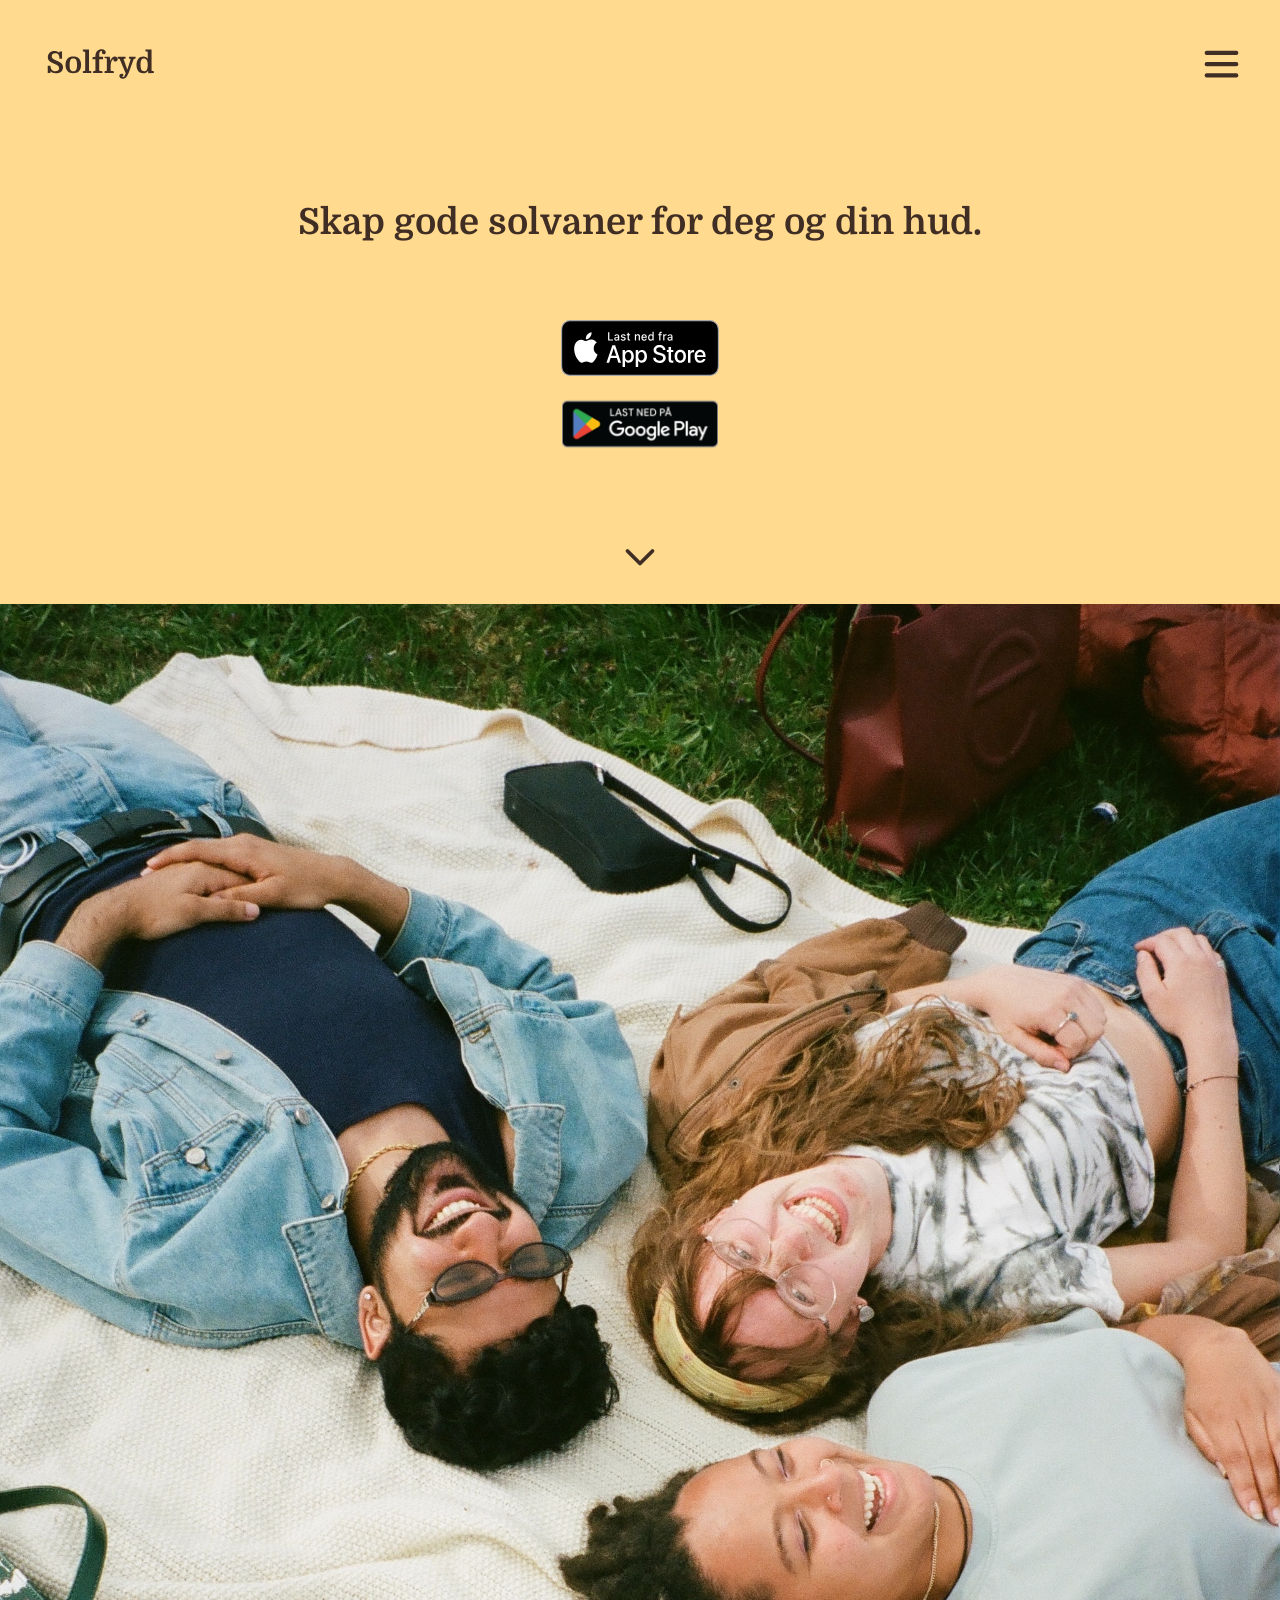
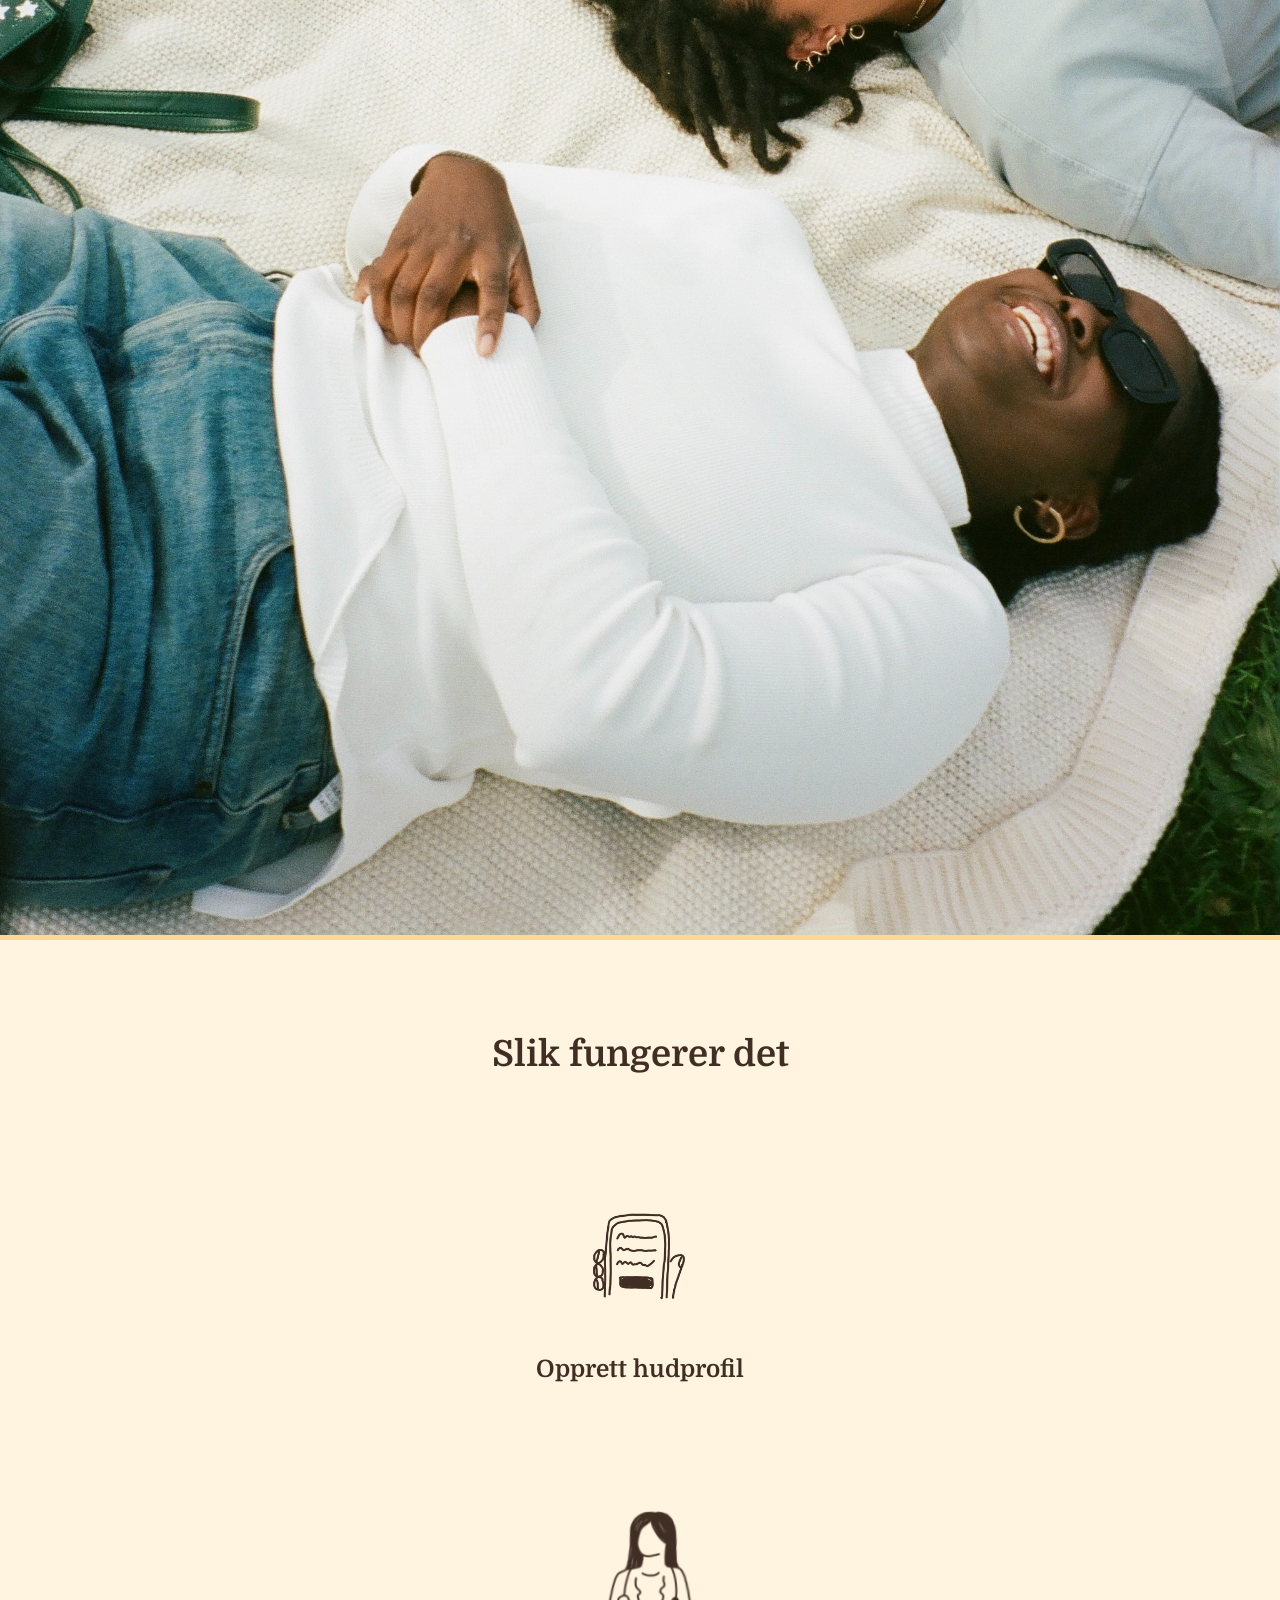
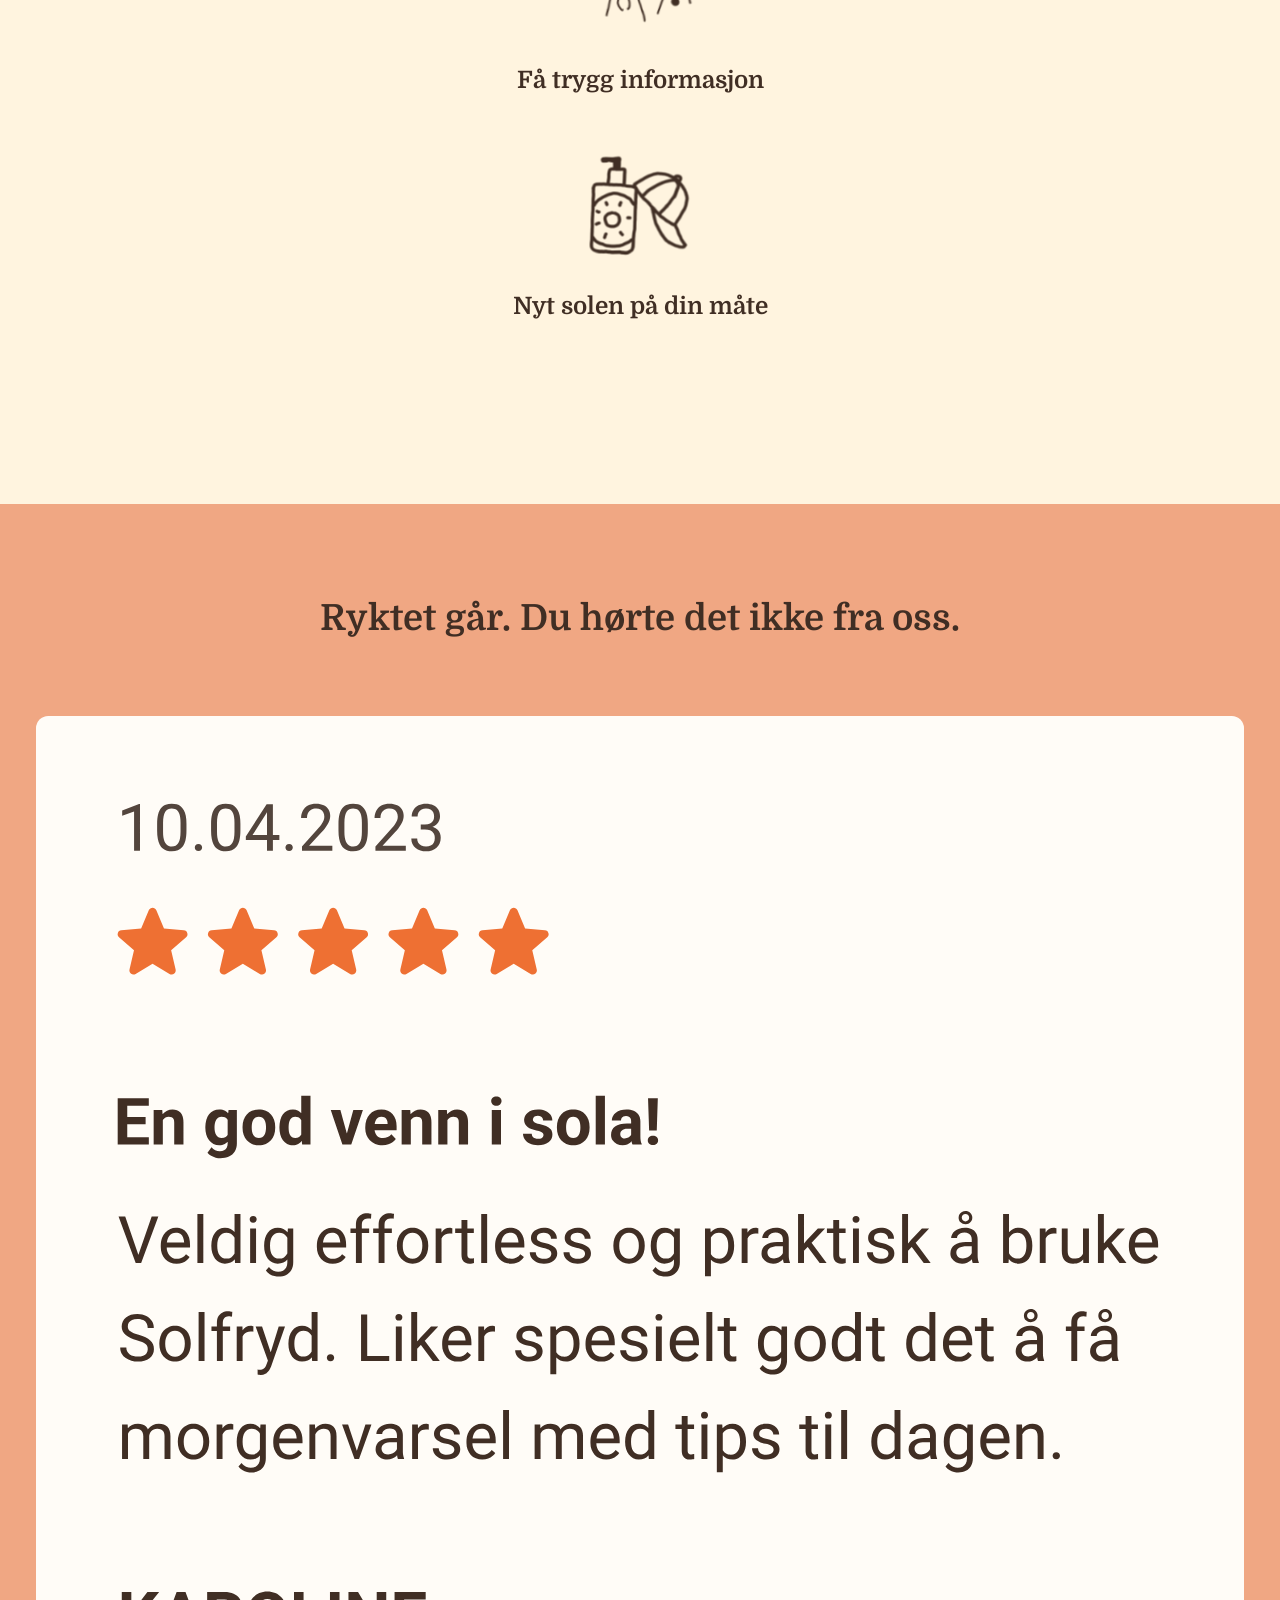
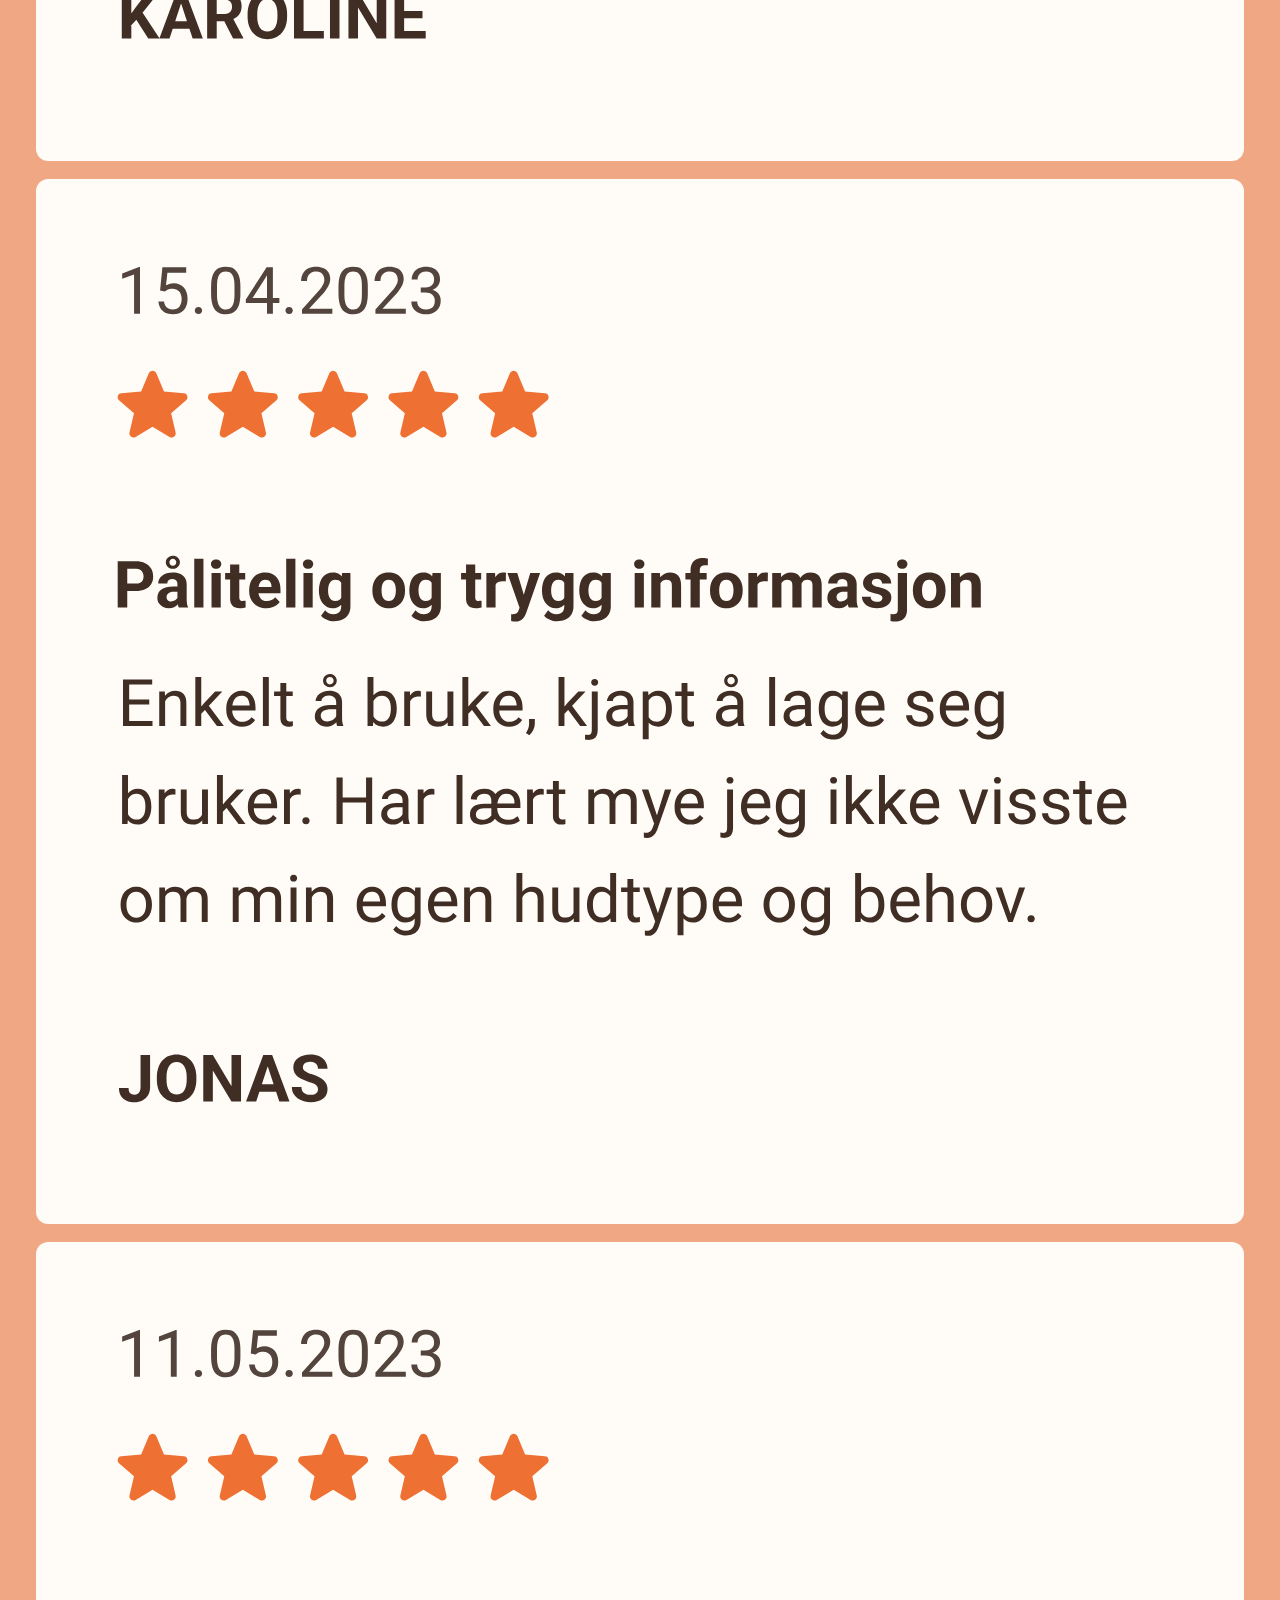
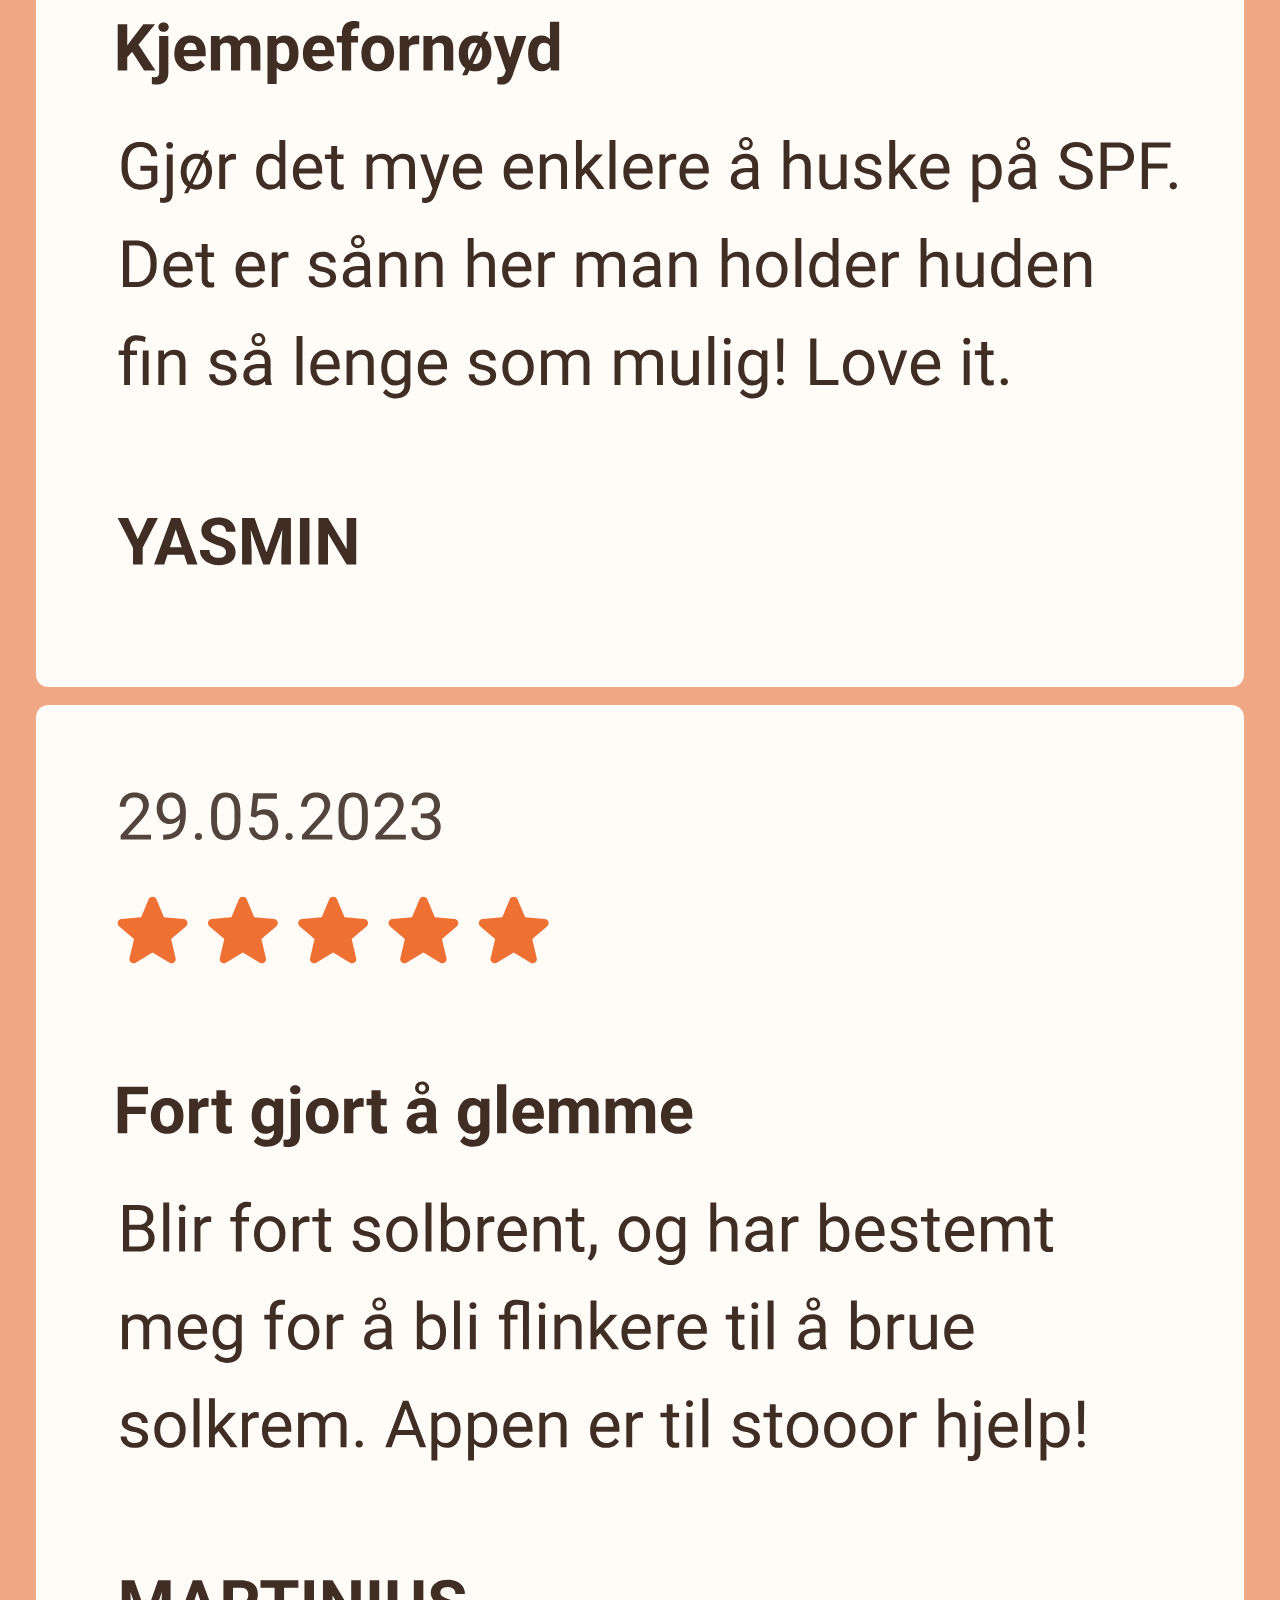
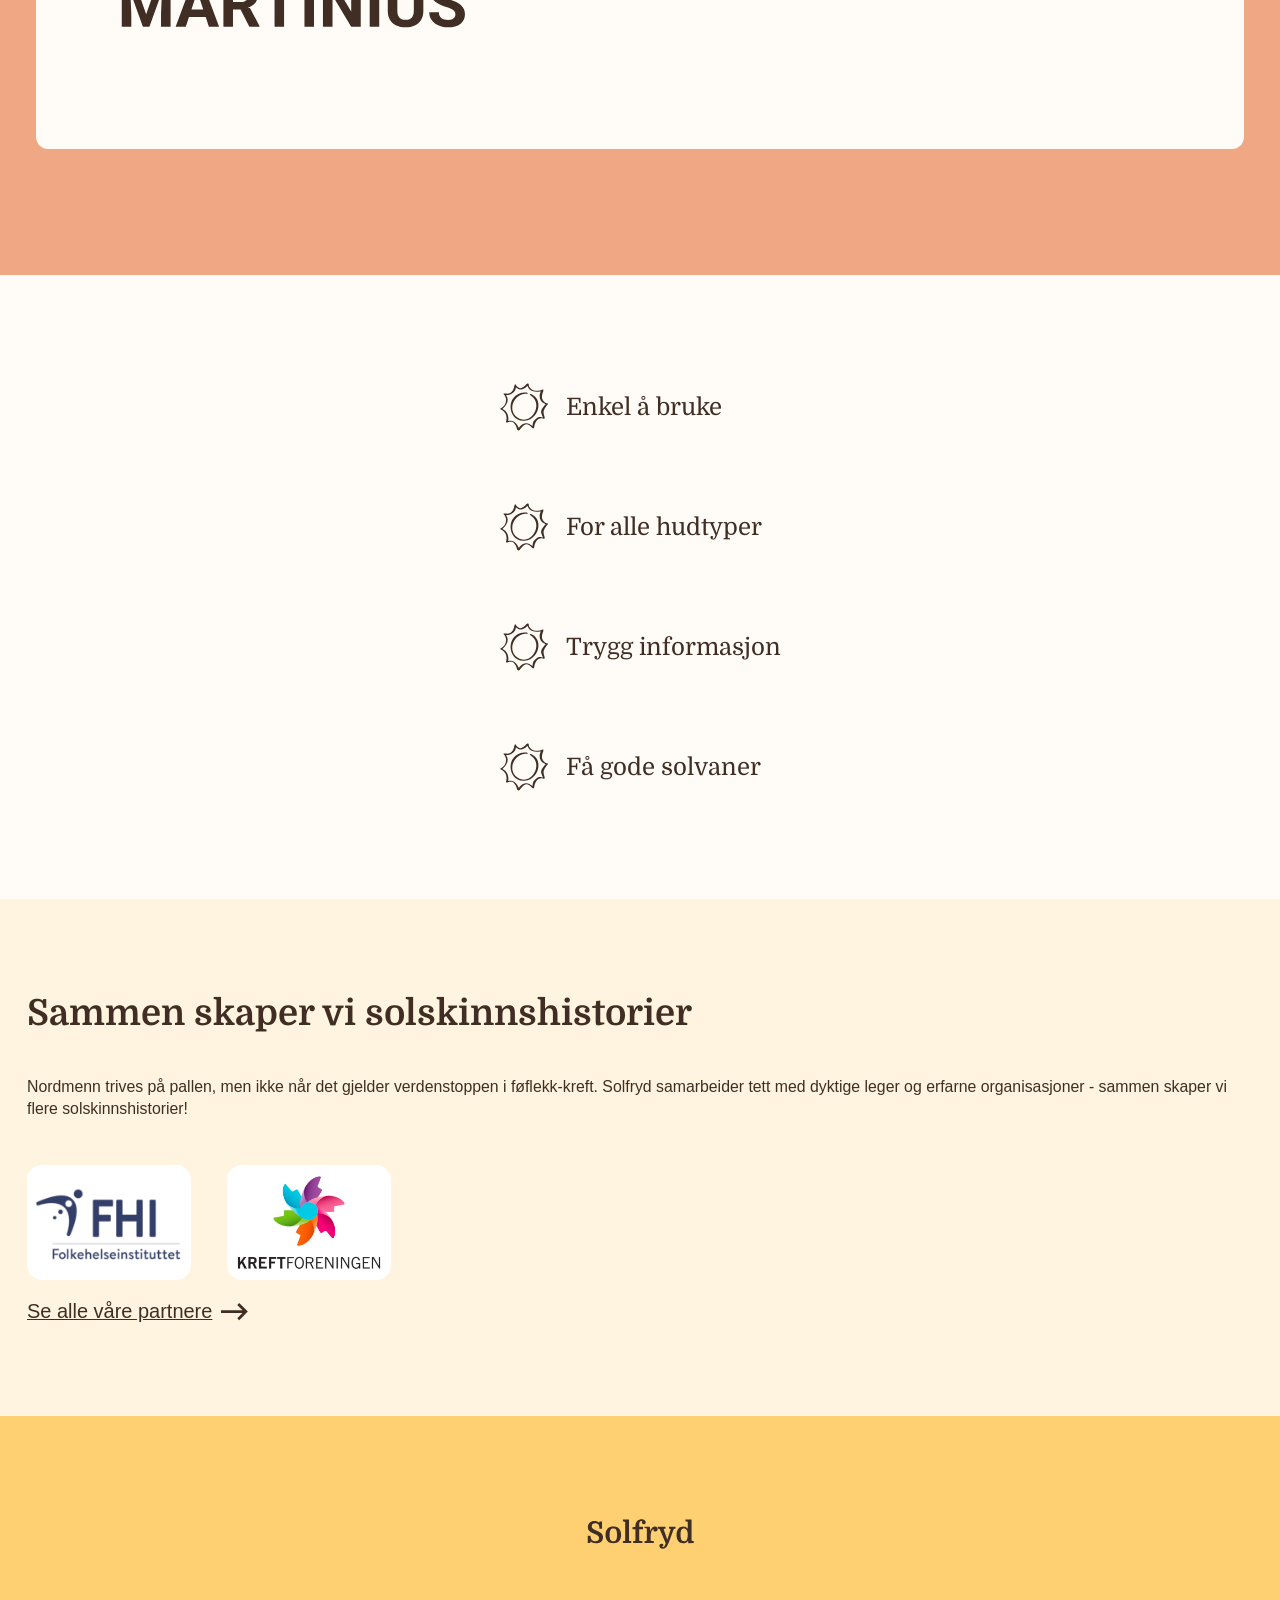
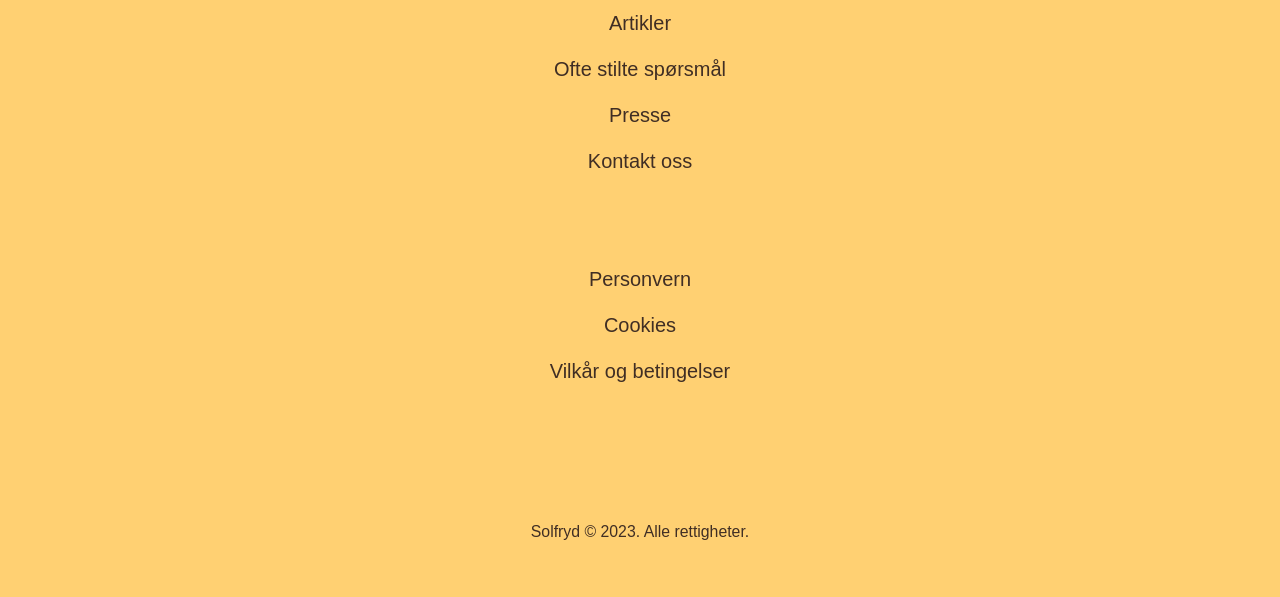
==== FID1200_solfryd/index.html @ 796339ed "adding more css flexbox" ====
<!DOCTYPE html>
<html lang="no">
<head>
    <meta charset="UTF-8">
    <meta name="viewport" content="width=device-width, initial-scale=1.0">
    <title>Solfryd</title>
    <link rel="stylesheet" href="./css/style.css">
    <link rel="stylesheet" href="./css/reset.css">
</head>

<body>
    <!-- HEADER -->
    <header class="header">
        <img src="./assets/logos/logo_solfryd_small.svg">
        <img src="./assets/icons/icon_hamburger.svg">
        <nav>
            <ul>
                <li class="top-menu">Artikler</li> 
                <li class="top-menu">Presse</li>
                <li class="top-menu">Kontakt</li>
            </ul>
        </nav>
    </header>


    <!-- MAIN -->
    <main>
        <section class="download-intro">
            <img class="duo-frames" src="./assets/other/app_frames_duo.png">
            <img class="solfryd-logo-big" src="./assets/logos/logo_solfryd_big.svg">
            <h2>Skap gode solvaner for deg og din hud.</h2>
            <img class="applestore-badge" src="./assets/other/applestore_badge.svg">
            <img class="googleplay-badge" src="./assets/other/googleplay_badge.svg">
            <img class="arrow-down" src="./assets/icons/arrow_down.svg">
        </section>

        <section class="the-problem">
            <img class="friends-in-park" src="./assets/pictures/friends_in_park.jpg">
            <h2>Hudkreft er den nest vanligste kreftformen blant de i alderen 25 til 49 år.</h2>
            <h2>Det ønsker vi å gjøre noe med.</h2>
        </section>
        
        <section class="how-app-works">
            <h1>Slik fungerer det</h1>
            <h2>Slik fungerer det</h2>
            <article class="user-steps">
                <img class="sketch-mobile" src="./assets/other/sketch_mobile.svg"> 
                <h3>Opprett hudprofil</h3>
                <p class="p1">Begynn med å kartlegge hudtypen din ved å svare på noen spørsmål.</p>
            </article>
            <article class="user-steps">
                <img class="sketch-doctor" src="./assets/other/sketch_doctor.svg"> 
                <h3>Få trygg informasjon</h3>
                <p class="p1">Få tilgang til kvalitetssikrede artikler om blant annet trender, myter og forskning.</p>
            </article>
            <article class="user-steps">
                <img class="sketch-sun" src="./assets/other/sketch_sunny_things.svg">
                <h3>Nyt solen på din måte</h3>
                <p class="p1">Få påminnelser, anbefalinger og tips basert på din hudtype og dagens vær.</p>
            </article>
        </section>

        <section class="user-reviews">
            <article class="review-intro-text">
                <p class="p2">Hundrevis har gitt oss 5/5 ⭐️</p>
                <h1>Du hørte det ikke fra oss.</h1>
                <h2>Ryktet går. Du hørte det ikke fra oss.</h2>
            </article>
            <img class="user-review-1" src="assets/other/user_review_1.svg"> 
            <img class="user-review-2" src="assets/other/user_review_2.svg"> 
            <img class="user-review-3" src="assets/other/user_review_3.svg"> 
            <img class="user-review-4" src="assets/other/user_review_4.svg"> 
        </section>
        
        <section class="sales-points">
            <nav>
                <ul>
                    <li class="sale-point"><img src="./assets/other/sketch_sun.svg">Enkel å bruke</li> 
                    <li class="sale-point"><img src="./assets/other/sketch_sun.svg">For alle hudtyper</li> 
                    <li class="sale-point"><img src="./assets/other/sketch_sun.svg">Trygg informasjon</li> 
                    <li class="sale-point"><img src="./assets/other/sketch_sun.svg">Få gode solvaner</li> 
                </ul>
            </nav>
        </section>
        
        <section class="credibility">
            <article class="credibility-text">
                <h2>Sammen skaper vi solskinnshistorier</h2>
                <p class="p-credibility">Nordmenn trives på pallen, men ikke når det gjelder verdenstoppen i føflekk-kreft. Solfryd 
                samarbeider tett med dyktige leger og erfarne organisasjoner - sammen skaper vi flere solskinnshistorier!</p>
            </article>
            <article class="partner-logos-small">
                <img class="logo-fhi-small" src="./assets/logos/logo_fhi_small.svg">
                <img class="logo-kreftforeningen-small" src="./assets/logos/logo_kreftforeningen_small.svg">
            </article>
            <article class="partner-link">
                <p class="link">Se alle våre partnere</p>
                <img src="./assets/icons/arrow_long_forward.svg">
           </article>
            <article class="partner-logos-big">
                <img class="logo-fhi-big" src="./assets/logos/logo_fhi_big.svg">
                <img class="logo-kreftforeningen-big" src="./assets/logos/logo_kreftforeningen_big.svg">
            </article>
        </section>
    </main>


    <!-- FOOTER -->
    <footer>
        <section class="solfryd-funfact">
            <img class="logo-solfryd-big" src="./assets/logos/logo_solfryd_big.svg">
            <img src="./assets/logos/logo_solfryd_small.svg">
            <p class="p1">Solfryd er norrønt navn satt sammen av sol, som viser til sola eller til det norrøne navneleddet sǫl - og frid, som betyr vakker.</p>
        </section>

        <section class="navigation-elments">
            <nav>
                <ul>
                    <li class="footer-menu">Artikler</li>
                    <li class="footer-menu">Ofte stilte spørsmål</li>
                    <li class="footer-menu">Presse</li>
                    <li class="footer-menu">Kontakt oss</li>
                </ul>
            </nav>
        </section>

        <section class="gdpr-elments">
            <nav>
                <ul>
                    <li class="footer-menu">Personvern</li>
                    <li class="footer-menu">Cookies</li>
                    <li class="footer-menu">Vilkår og betingelser</li>
                </ul>
            </nav>
        </section>

            <p class="copyright">Solfryd © 2023. Alle rettigheter.</p>
    </footer>
</body>
</html>
---- FID1200_solfryd/css/style.css ----
/* importing selected fonts from Google Fonts */
@import url('https://fonts.googleapis.com/css2?family=Domine:wght@600&display=swap');

/* Enabling CSS @media Rule to easily enable responsive scaling */
@media screen {
}

/* 18px = 1rem */
html {
    font-size: 18px;
    scroll-behavior: smooth; 
}

/*
body {
    background-color: #FFDA8F; 
} */

/* TEXT STYLES */

h1 {
    font-family: 'Domine', sans-serif;
    font-size: 3.33rem;
    line-height: 140%;
    color: #402E24;   
}

h2 {
    font-family: 'Domine', sans-serif;
    font-size: 2rem;
    line-height: 140%;
    color: #402E24;   
}

h3, .header, .sales-points {
    font-family: 'Domine', sans-serif;
    font-size: 1.33rem;
    line-height: 140%;
    color: #402E24;   
}

p {
    font-family: 'Roboto', sans-serif;
    font-size: 0.88rem;
    line-height: 140%;
    color: #402E24;   
}


.p1, .navigation-elments, .gdpr-elments {
    font-family: 'Roboto', sans-serif;
    font-size: 1.11rem;
    line-height: 140%;
    color: #402E24;   
}

.link {
    font-family: 'Roboto', sans-serif;
    font-size: 1.11rem;
    line-height: 140%;
    color: #402E24;
    text-decoration: underline;   
}



/* MOBILE */

.header {
    background-color: #FFDA8F; /* change color to #FFF4DF when desktop with media rule */
}

header {
    display: flex;
    flex-direction: row;
    flex-wrap: nowrap;
    justify-content: space-between;
    gap: 4rem;
    align-items: center;
    padding: 2rem;
}

header nav {
    display: none;
    align-items: flex-end;
    width: 50%;
}

.download-intro {
    background-color: #FFDA8F; /* change color to #FFF4DF when desktop with media rule */
    display: flex;
    flex-direction: column;
    flex-wrap: nowrap;
    justify-content: space-between;
    align-items: center;
    gap: 1rem;
}

.download-intro h2 {
    padding: 4rem 2rem 3rem 2rem;
}

.download-intro .arrow-down {
    padding: 3rem 0 1rem 0;
}

.download-intro .duo-frames, .solfryd-logo-big {
    display: none;
}

.the-problem {
    background-color: #FFDA8F;
    /* display: flex;  // change this for desktop version
    flex-direction: row;
    flex-wrap: nowrap;
    justify-content: flex-start;
    align-items: flex-start; */
}

.the-problem .friends-in-park {
    width: 100%;
}

.the-problem h2 {
    display: none;
}

.how-app-works {
    background-color: #FFF4DF;
    padding-bottom: 10rem;
}

.how-app-works h1 {
    display: none;
}

.how-app-works h2 {
    display: flex;
    flex-direction: column;
    flex-wrap: nowrap;
    text-align: center;
    padding-top: 5rem;
}

.how-app-works .user-steps {
    display: flex;
    flex-direction: column;
    flex-wrap: nowrap;
    justify-content: center;
    align-items: center;
    padding: 2.5rem 2rem 0 2rem;
    gap: 1rem;
    text-align: center;
}

.how-app-works .sketch-mobile, .sketch-doctor, .sketch-sunny-things {
    padding: 4rem 0 1rem 0;
}

.user-reviews {
    background-color: #F0A783;
    display: flex;
    flex-direction: column;
    flex-wrap: nowrap;
    gap: 1rem; /* change review elements into a carousel if possible - if not keep like this */
    padding: 5rem 2rem 7rem 2rem;
}

.user-reviews h2 {
    background-color: #F0A783;
    text-align: center;
    padding-bottom: 3rem;
}

.user-reviews h1, .p2 {
    display: none;
}

.sales-points {
    background-color: #FFFCF7;
    display: flex;
    flex-direction: column;
    flex-wrap: nowrap;
    justify-content: space-between;
    align-items: center;
    padding: 4rem 0;
}

.sales-points .sale-point {
    display: flex;
    align-items: center;
    padding: 2rem;
    gap: 1rem;
}

.credibility {
    background-color: #FFF4DF;
    padding: 5rem 1.5rem;
    gap: 2rem;
    align-items: center;
}

.credibility .logo-fhi-big, .logo-kreftforeningen-big {
    display: none;
}

.credibility .credibility-text {
    display: flex;
    flex-direction: column;
    flex-wrap: nowrap;
    text-align: start;
    gap: 2rem;
}

.credibility .partner-logos-small {
    display: flex;
    flex-direction: row;
    flex-wrap: wrap;
    padding: 2.5rem 0 1rem 0;
    gap: 2rem;
}

.credibility .partner-link {
    display: flex;
    flex-direction: row;
    flex-wrap: wrap;
    gap: 0.5rem;
}

footer {
    background-color: #FFD072;
    display: flex;
    flex-direction: column;
    flex-wrap: nowrap;
    align-items: center;
    padding: 5rem 0 3rem 0;
}

footer .logo-solfryd-big, .p1 {
    display: none;
}


footer .navigation-elments nav ul, .gdpr-elments nav ul {
    list-style: none;
    text-align: center;
    padding: 2rem 0;
}


footer .navigation-elments .footer-menu, .gdpr-elments .footer-menu {
    padding: 0.5rem;
}

footer .copyright {
    text-align: center;
    padding-top: 5rem;
}



















/* DESKTOP */
/* Using CSS @media Rule to hide/show elements when screen is more than 930px wide */
@media screen and (min-width: 930px) { 
    
}
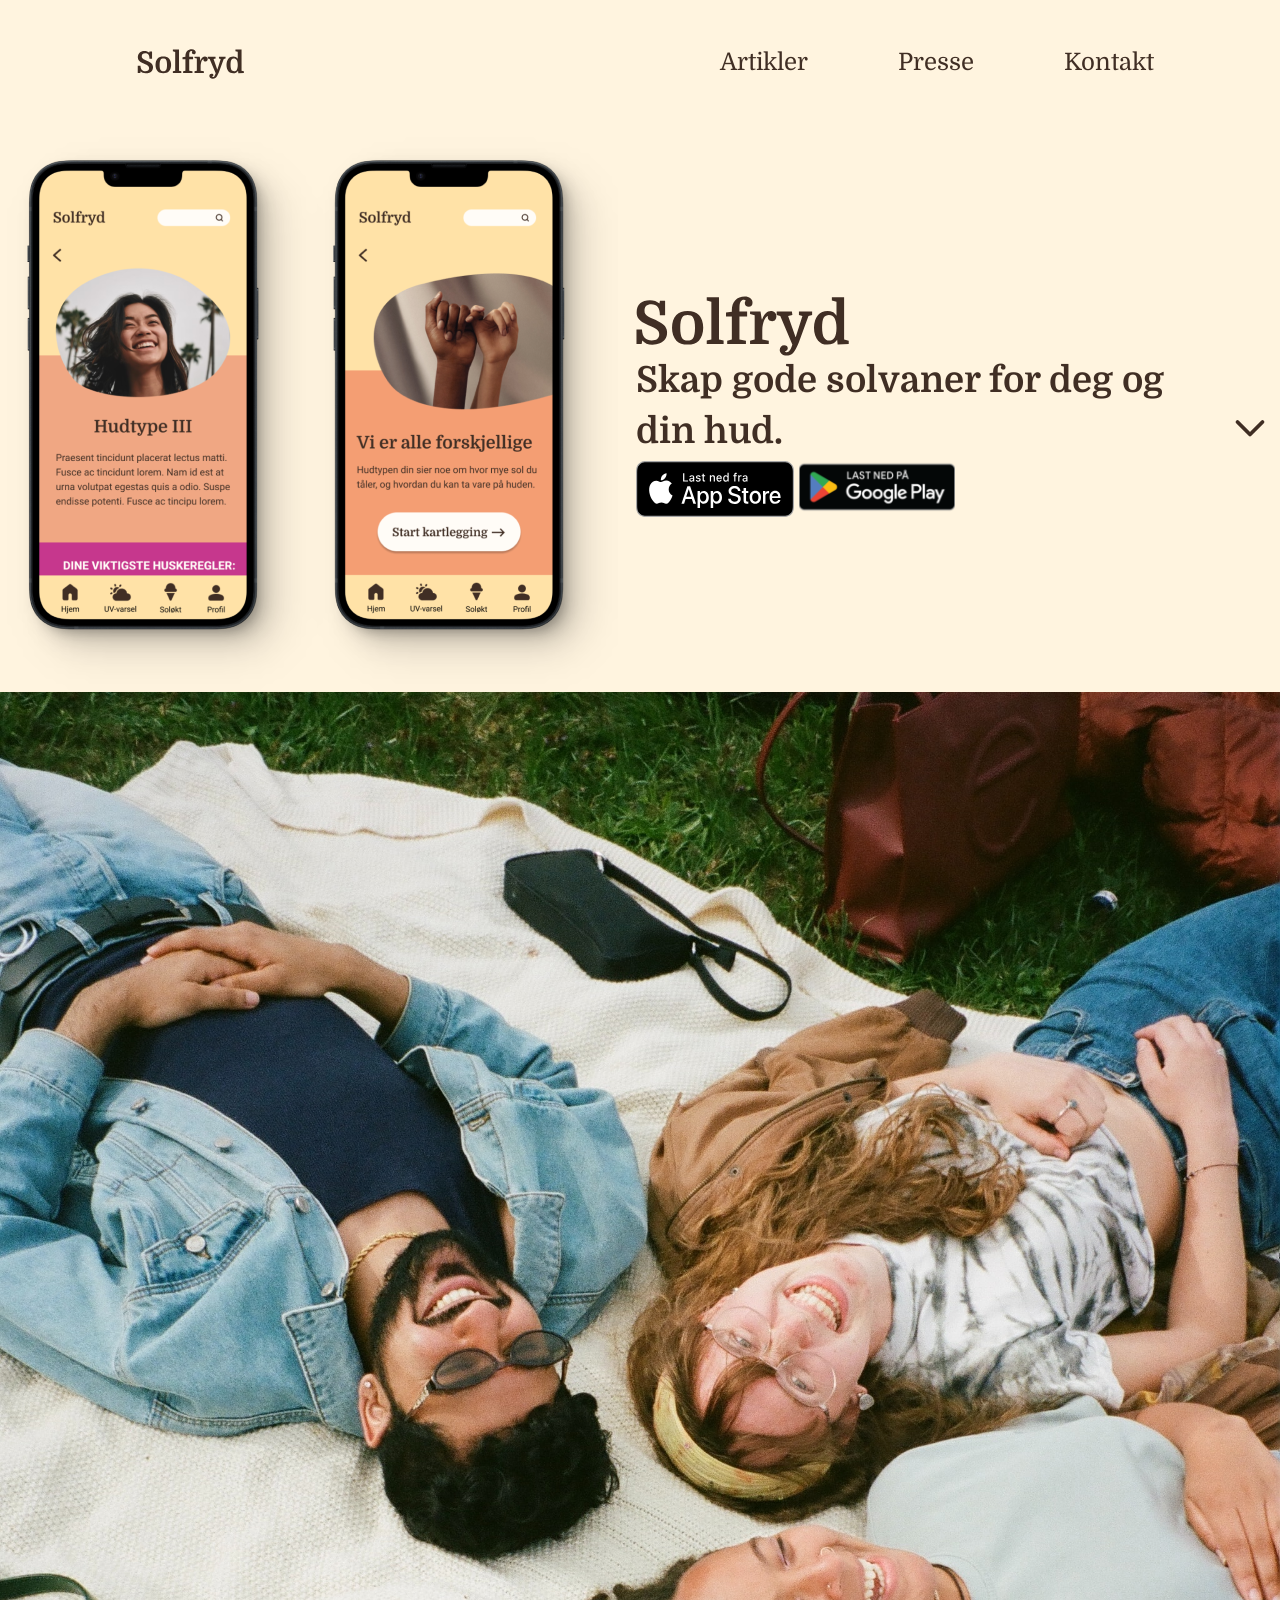
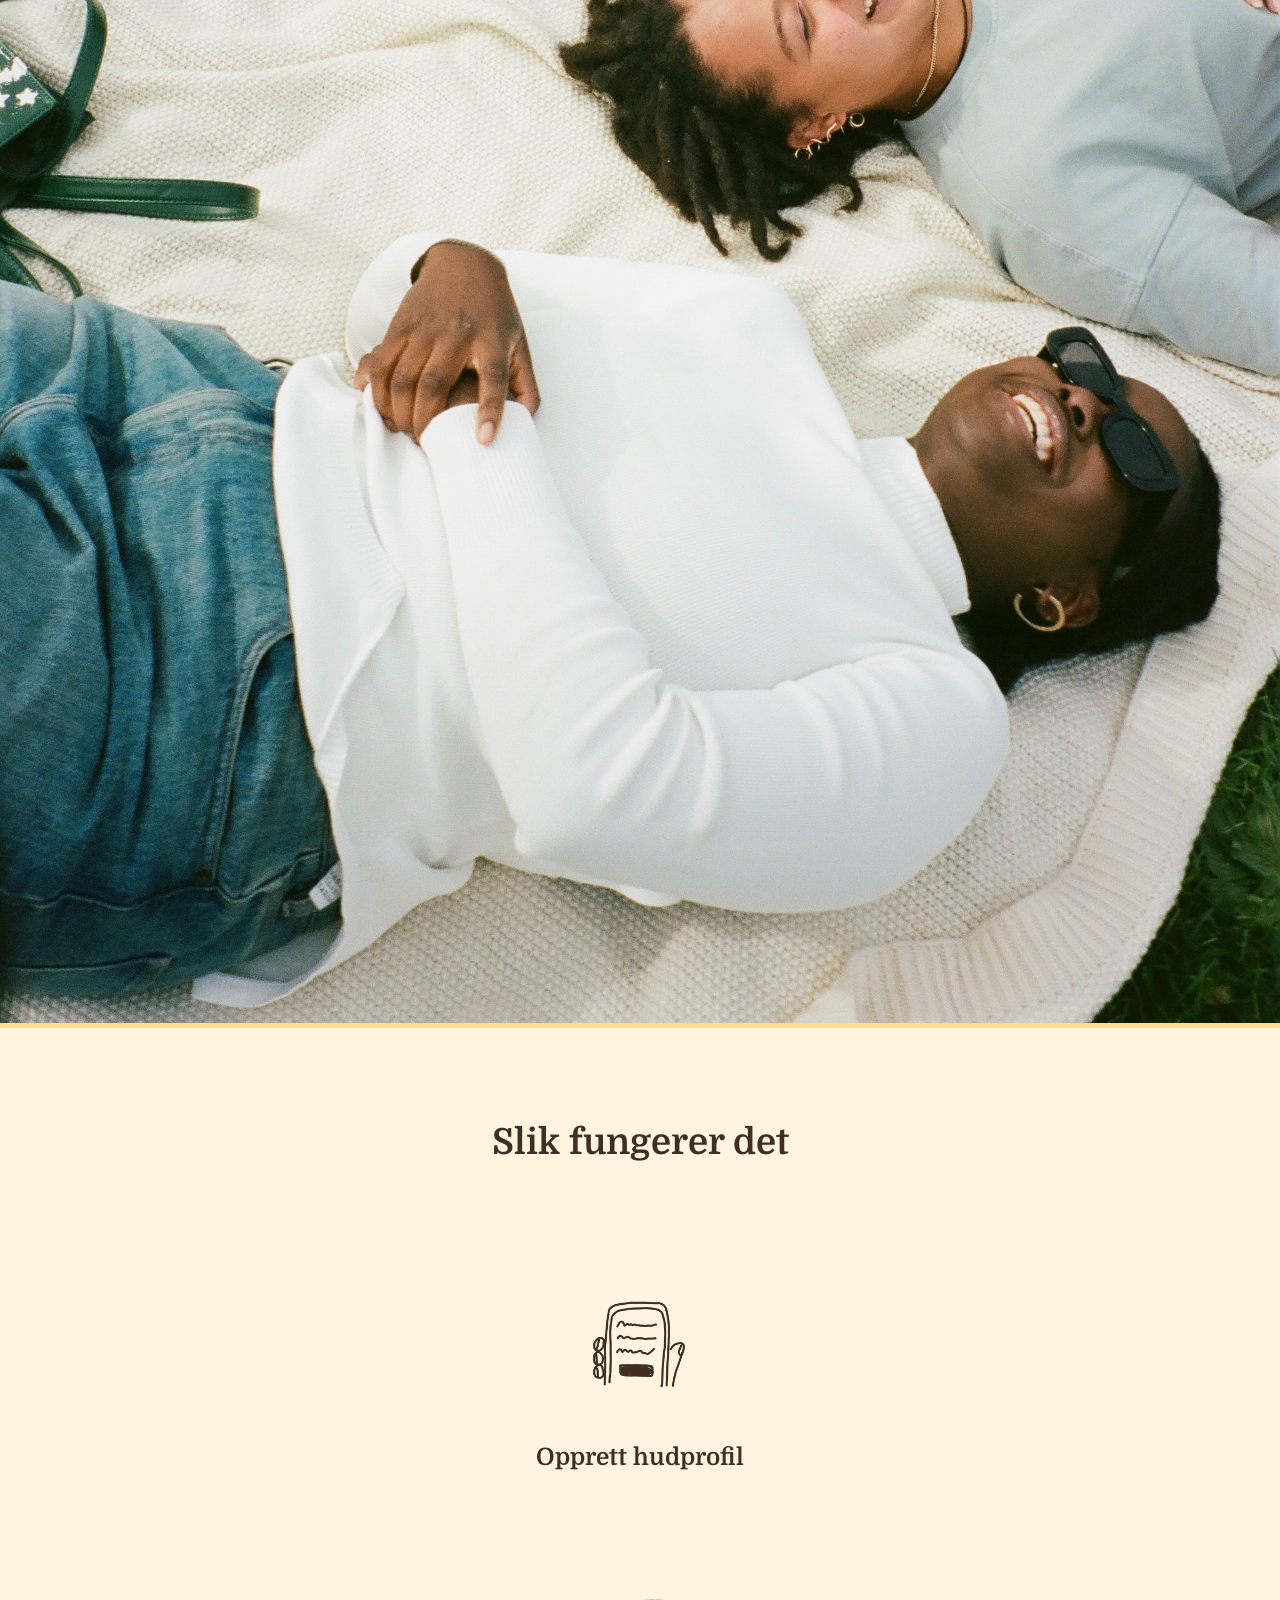
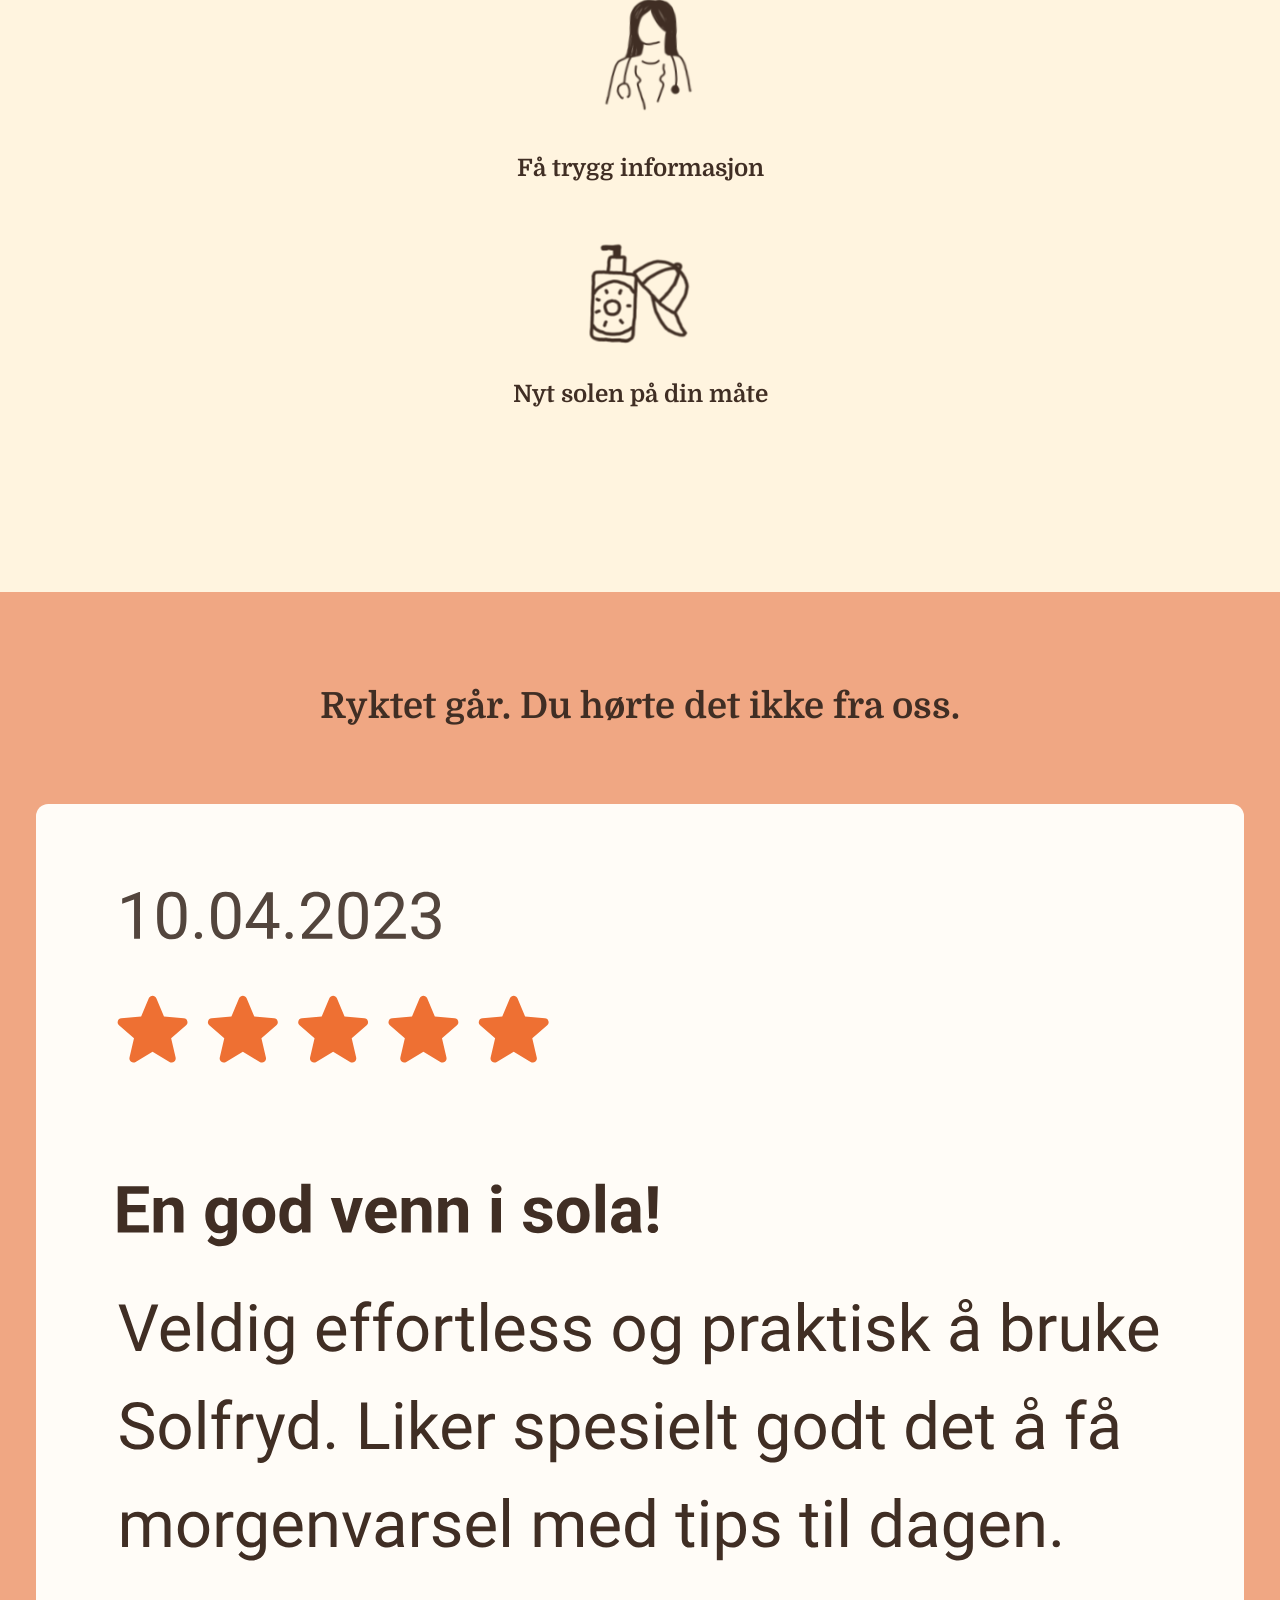
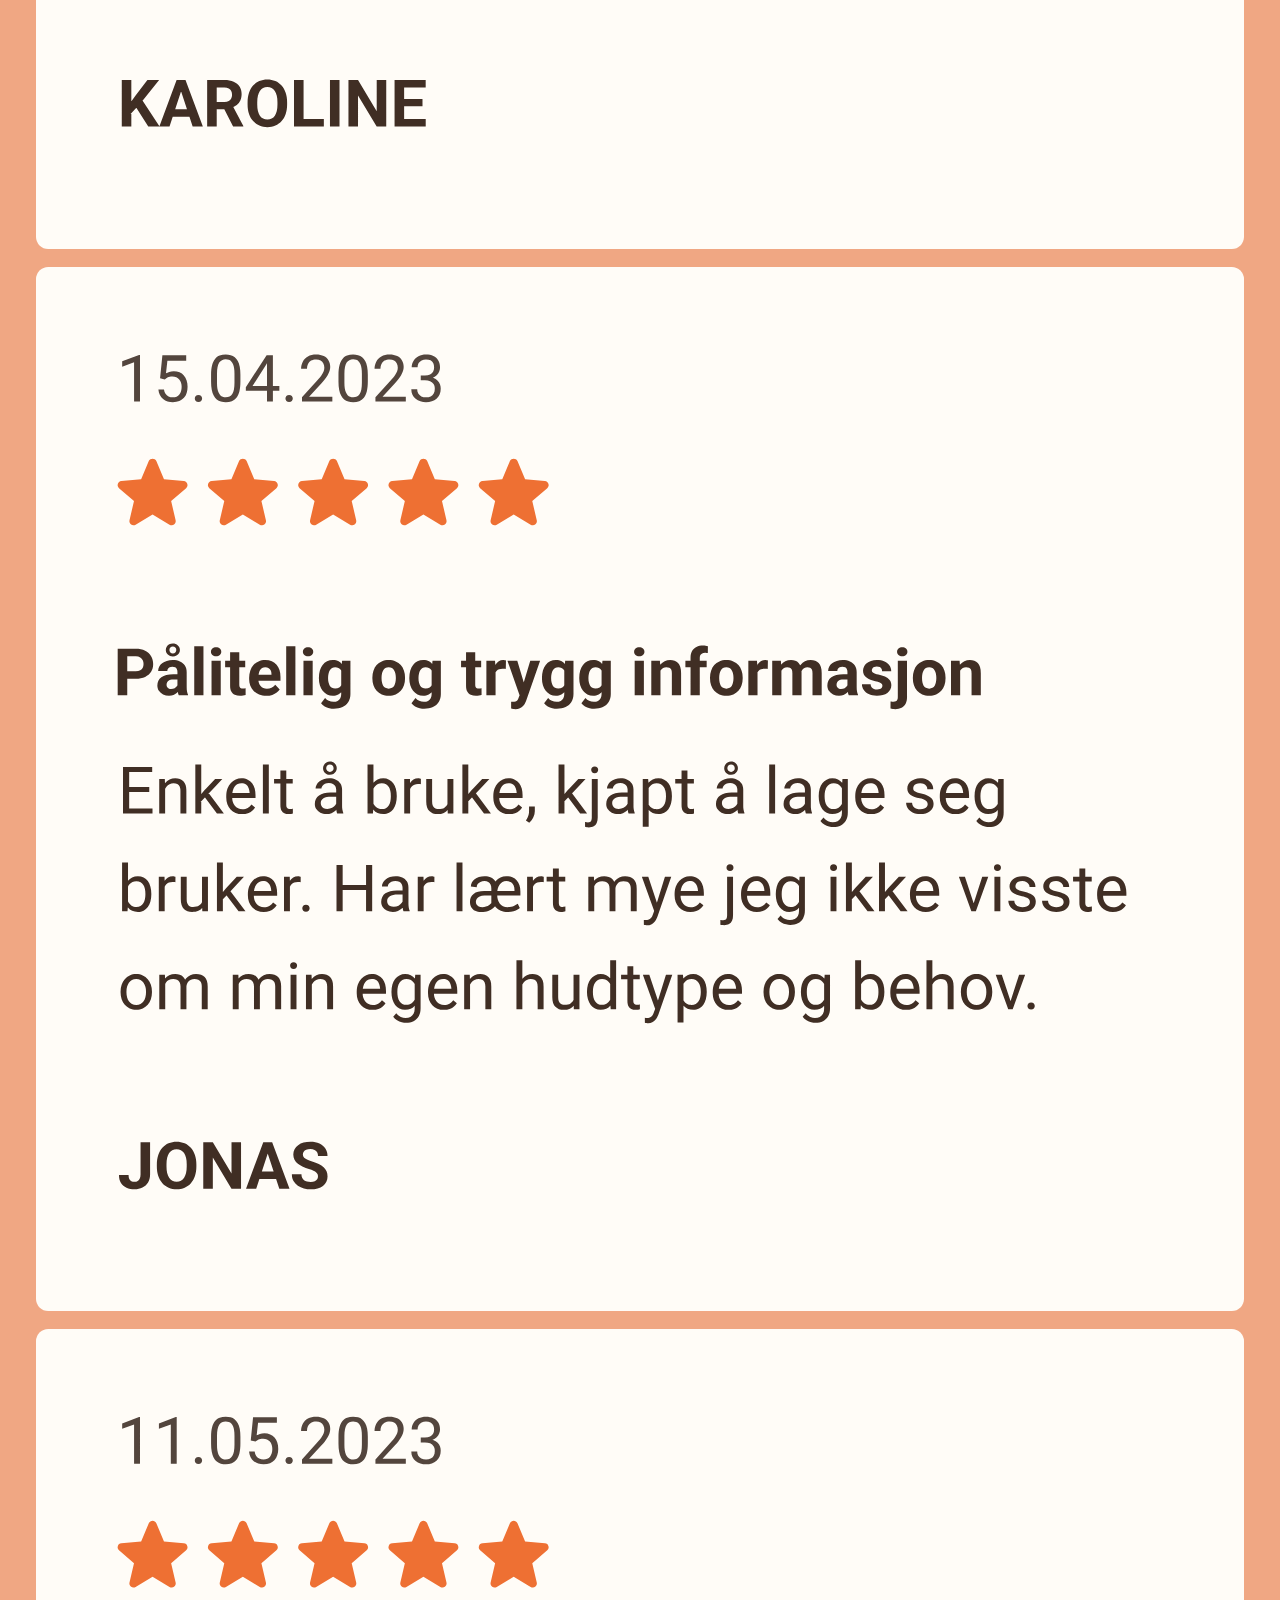
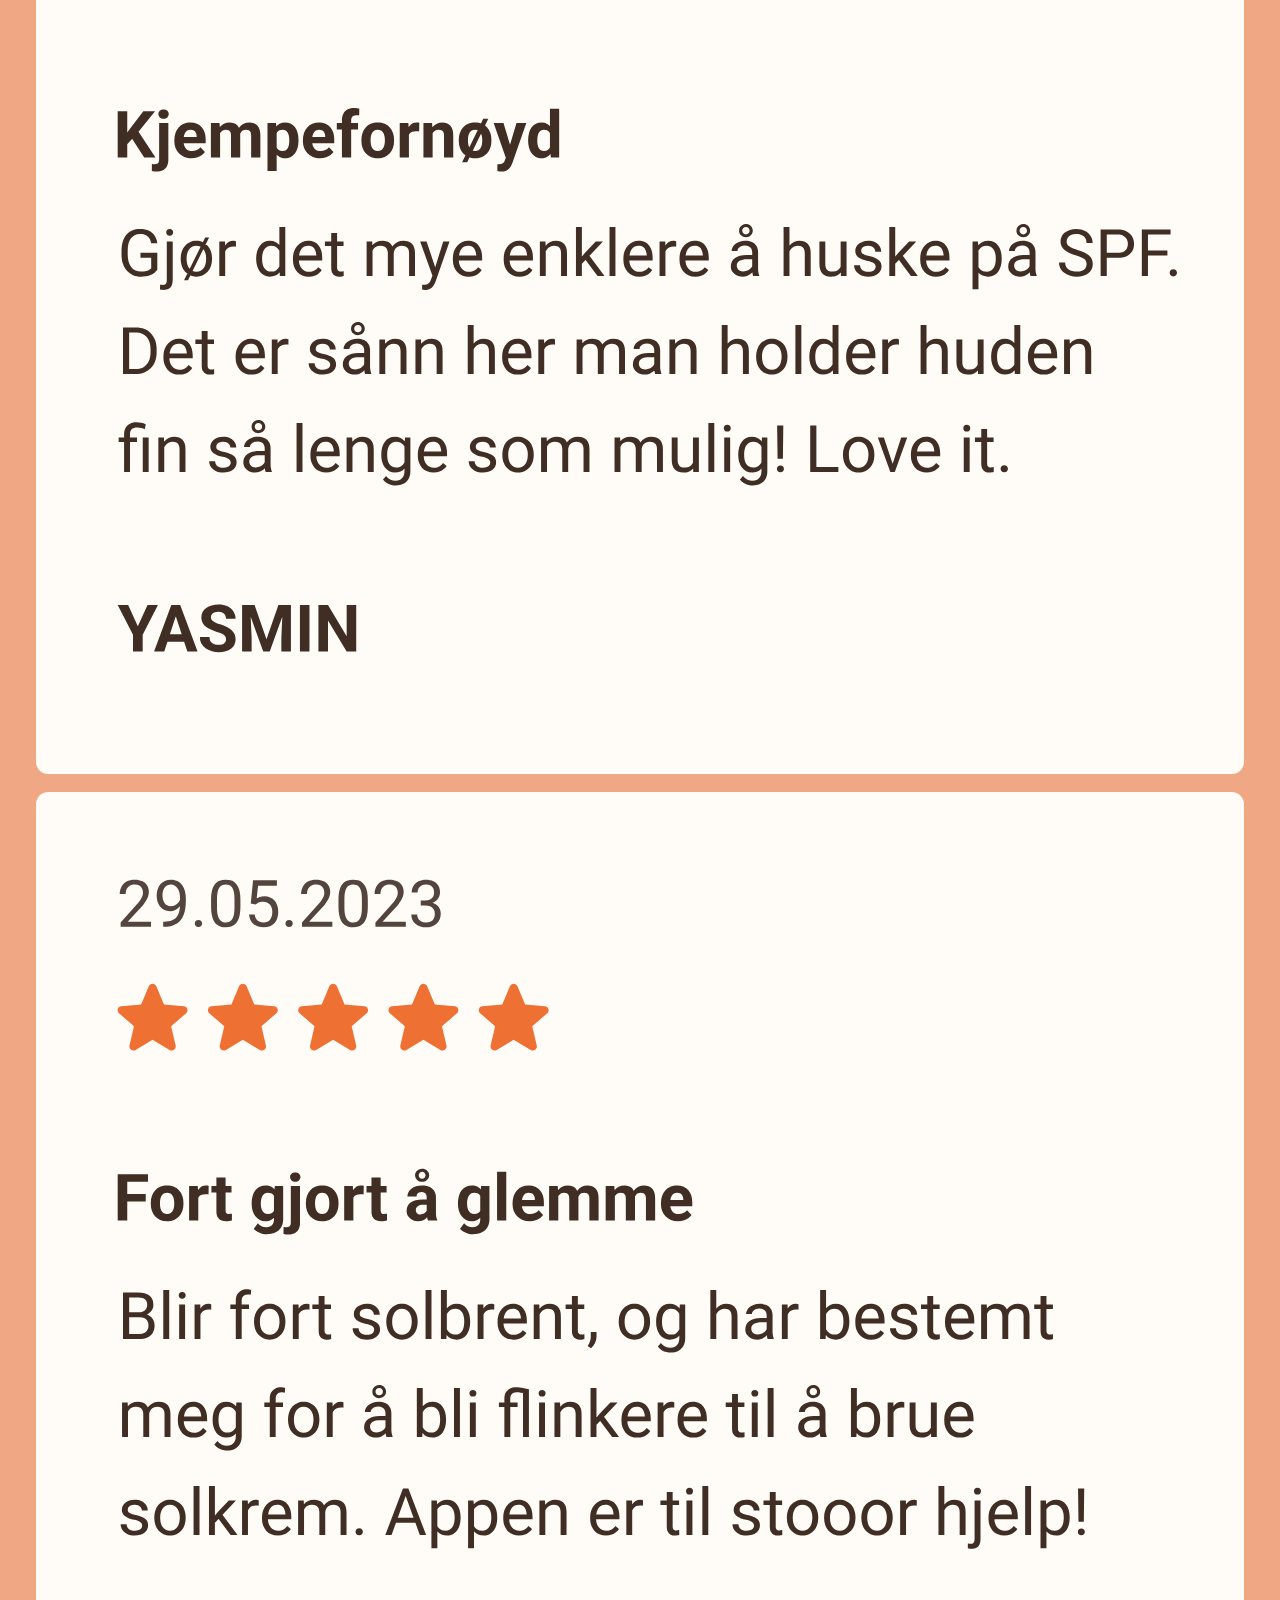
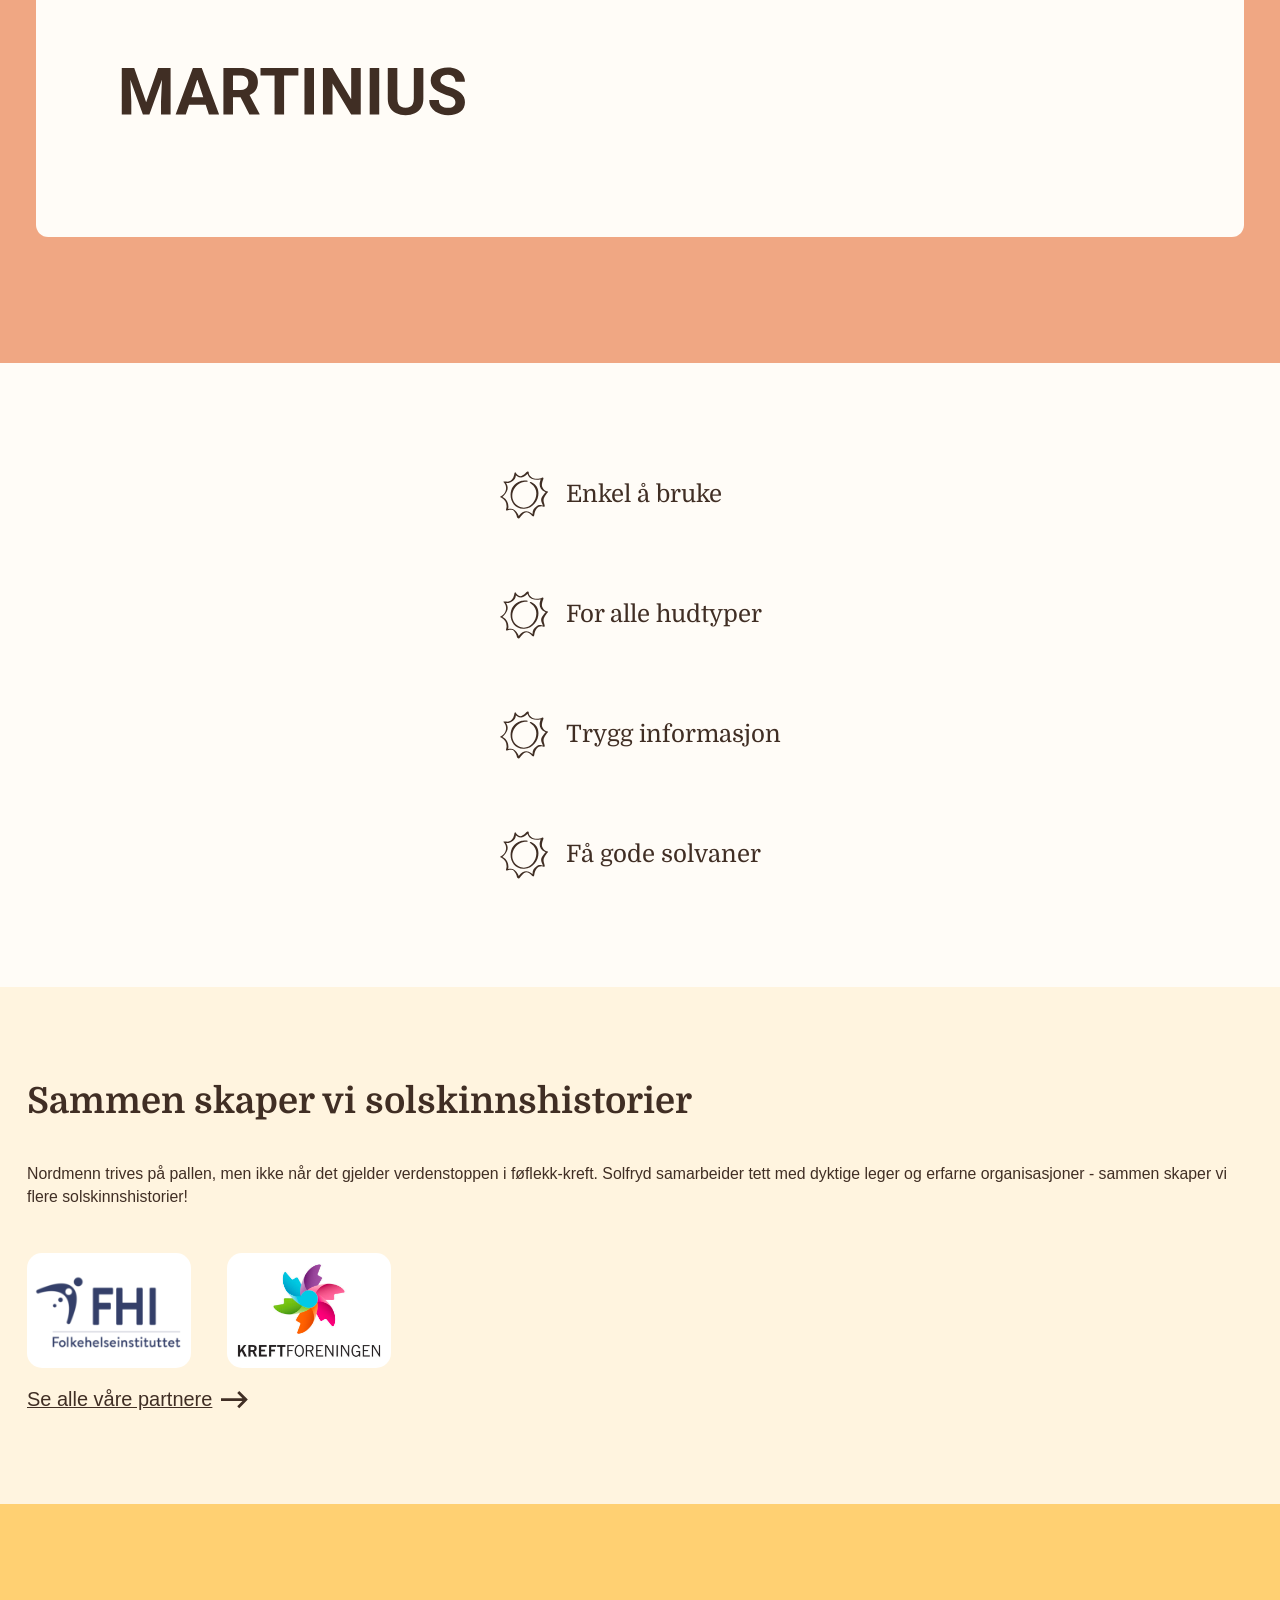
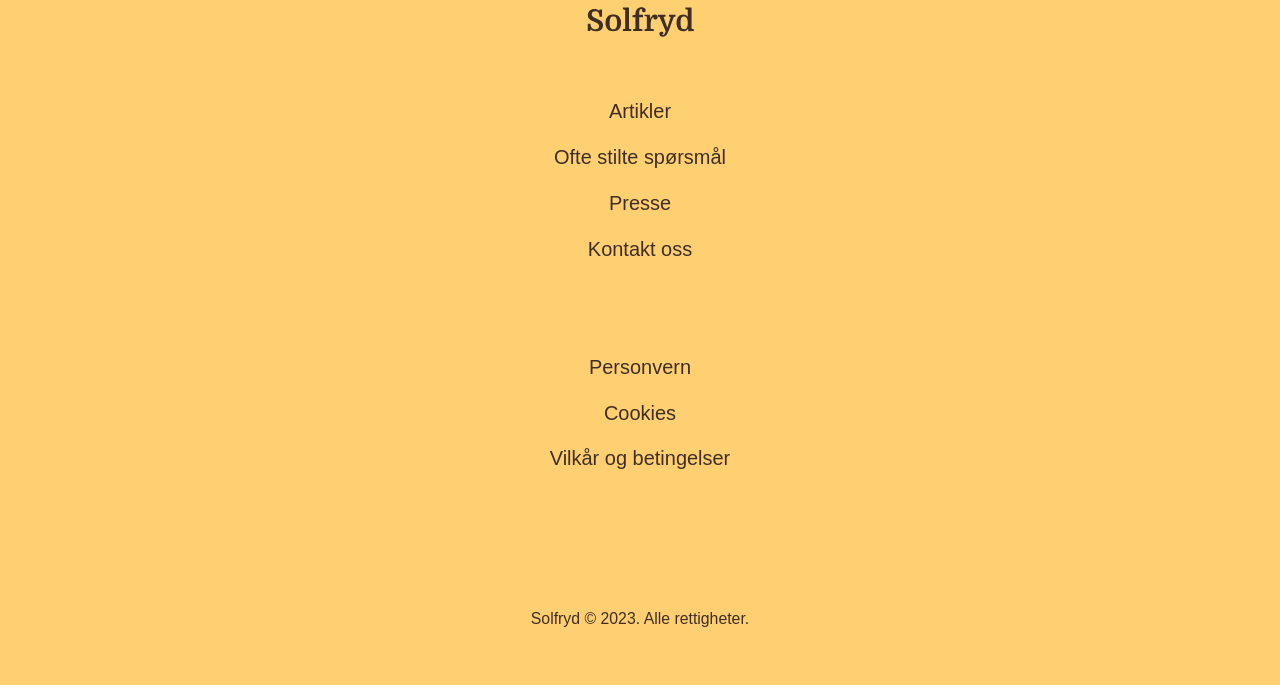
==== commit 8d969908: "adding @media Rule" ====
--- a/FID1200_solfryd/index.html
+++ b/FID1200_solfryd/index.html
@@ -12,7 +12,7 @@
     <!-- HEADER -->
     <header class="header">
         <img src="./assets/logos/logo_solfryd_small.svg">
-        <img src="./assets/icons/icon_hamburger.svg">
+        <img class="icon-hamburger" src="./assets/icons/icon_hamburger.svg">
         <nav>
             <ul>
                 <li class="top-menu">Artikler</li> 
@@ -26,11 +26,18 @@
     <!-- MAIN -->
     <main>
         <section class="download-intro">
-            <img class="duo-frames" src="./assets/other/app_frames_duo.png">
-            <img class="solfryd-logo-big" src="./assets/logos/logo_solfryd_big.svg">
-            <h2>Skap gode solvaner for deg og din hud.</h2>
-            <img class="applestore-badge" src="./assets/other/applestore_badge.svg">
-            <img class="googleplay-badge" src="./assets/other/googleplay_badge.svg">
+            <article class="duo-frames">
+                <img class="duo-frames-picture" src="./assets/other/app_frames_duo.png">
+            </article>
+            <article class="download-intro-text">
+                <img class="solfryd-logo-big" src="./assets/logos/logo_solfryd_big.svg">
+                <h2>Skap gode solvaner for deg og din hud.</h2>
+                <article class="download-badges"></article>
+                    <img src="./assets/other/applestore_badge.svg">
+                    <img src="./assets/other/googleplay_badge.svg">
+                </article>
+            </article>
+           
             <img class="arrow-down" src="./assets/icons/arrow_down.svg">
         </section>
 
--- a/FID1200_solfryd/css/style.css
+++ b/FID1200_solfryd/css/style.css
@@ -66,8 +66,8 @@
 
 /* MOBILE */
 
-.header {
-    background-color: #FFDA8F; /* change color to #FFF4DF when desktop with media rule */
+.header, .download-intro {
+    background-color: #FFDA8F; /* changes to #FFF4DF when more than 932px width (@media Rule) */
 }
 
 header {
@@ -82,12 +82,9 @@
 
 header nav {
     display: none;
-    align-items: flex-end;
-    width: 50%;
 }
 
 .download-intro {
-    background-color: #FFDA8F; /* change color to #FFF4DF when desktop with media rule */
     display: flex;
     flex-direction: column;
     flex-wrap: nowrap;
@@ -260,23 +257,62 @@
 
 
 
-
-
-
-
-
-
-
-
-
-
-
-
-
-
-
 /* DESKTOP */
-/* Using CSS @media Rule to hide/show elements when screen is more than 930px wide */
-@media screen and (min-width: 930px) { 
+
+/* Using CSS @media Rule to hide/show elements when screen is more than 932px wide (iPhone 14 Pro Max) */
+@media screen and (min-width: 932px) { 
+
+    .header, .download-intro {
+        background-color: #FFF4DF;
+    }
+
+    header .icon-hamburger {
+        display: none;
+    }
+
+    header {
+        padding: 2rem 7rem;
+    }
     
+    header nav {
+        display: flex;
+    }
+
+    header nav ul {
+        display: flex;
+        list-style: none;
+        justify-content: center;
+        gap: 5rem;
+    }
+
+
+
+/* DOWNLOAD INTRO - har en del problemer med denne: */
+
+    .download-intro {
+        display: flex;
+        flex-direction: row;
+    }
+
+    .download-intro .download-intro-text .solfryd-logo-big {
+        display: flex;
+        flex-direction: row;
+    }
+
+
+    .download-intro .duo-frames {
+        display: flex;
+        width: auto;
+    }
+
+    .download-intro-text .download-badges { /* får ikke til mellomrom mellom badges!! */
+        display: flex;
+        flex-direction: row;
+    }
+
+    .download-intro h2 {
+        padding: 0;
+    }
+    
+
 }
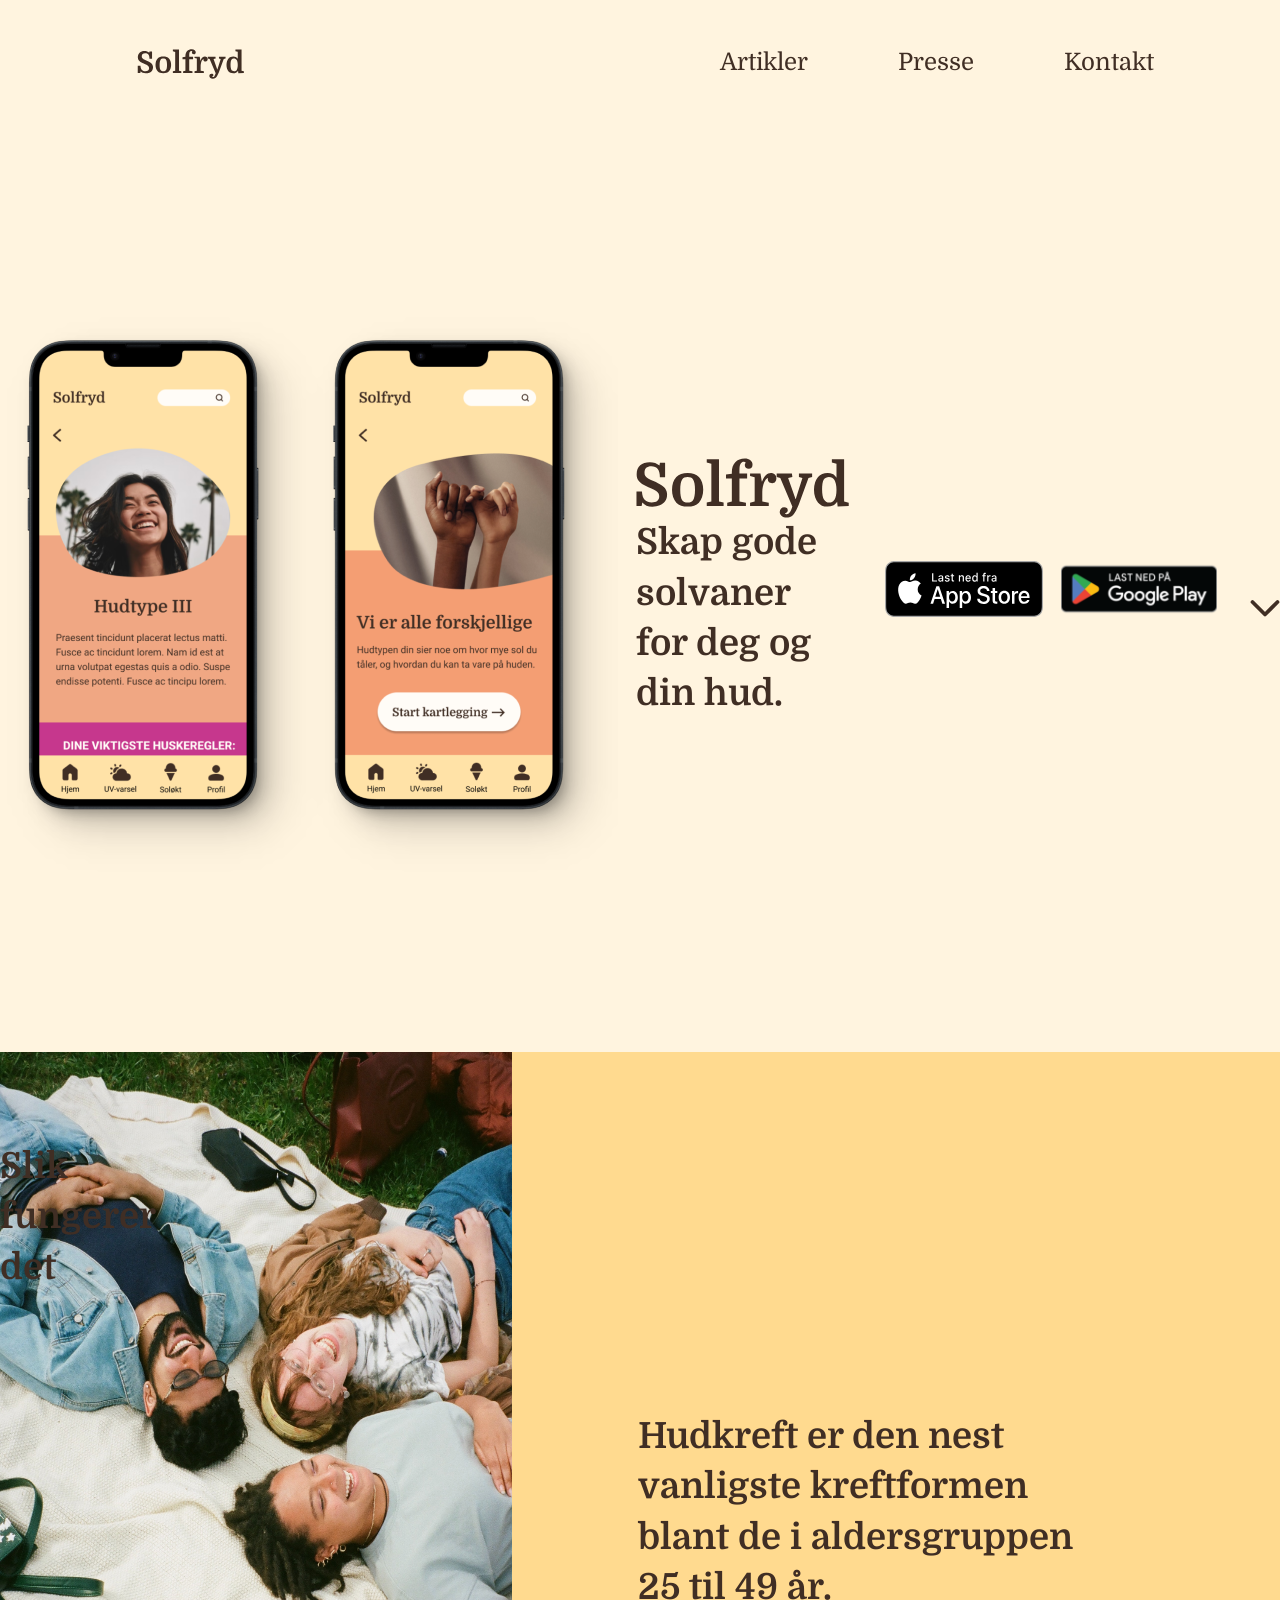
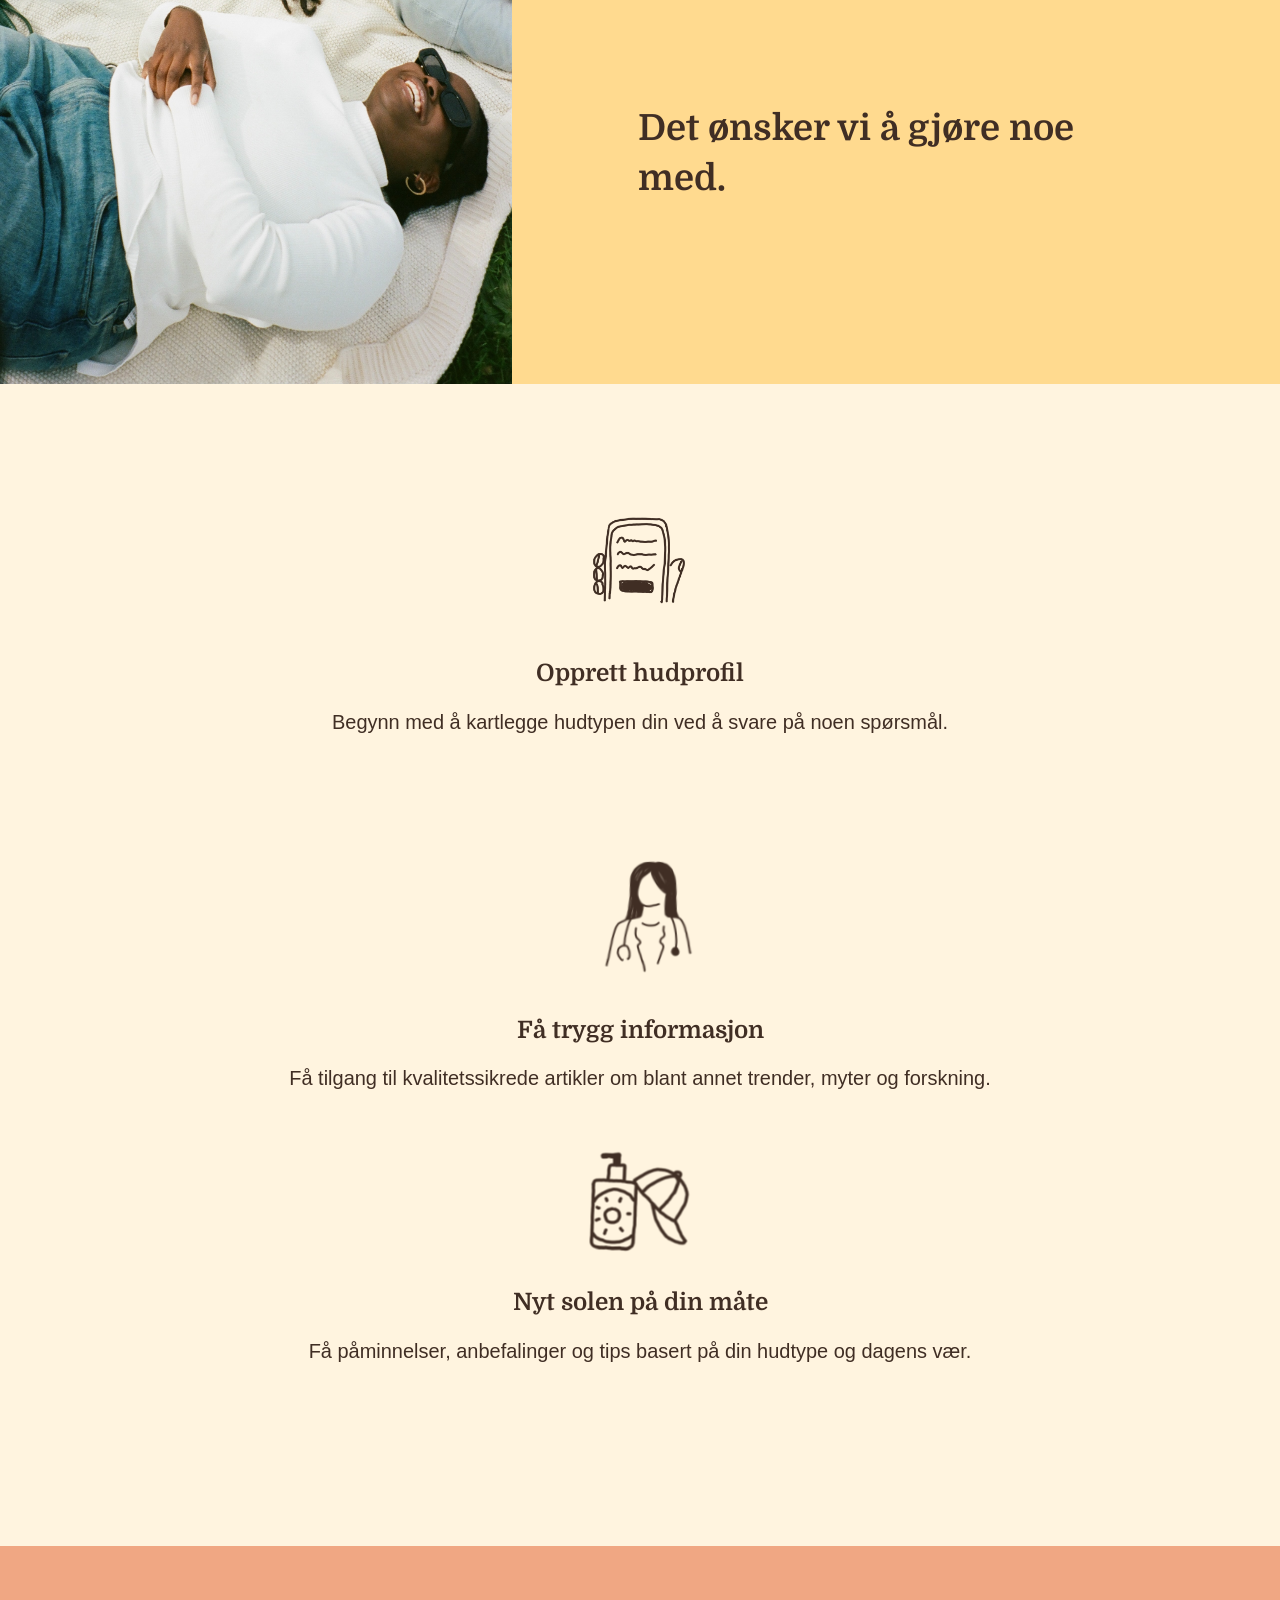
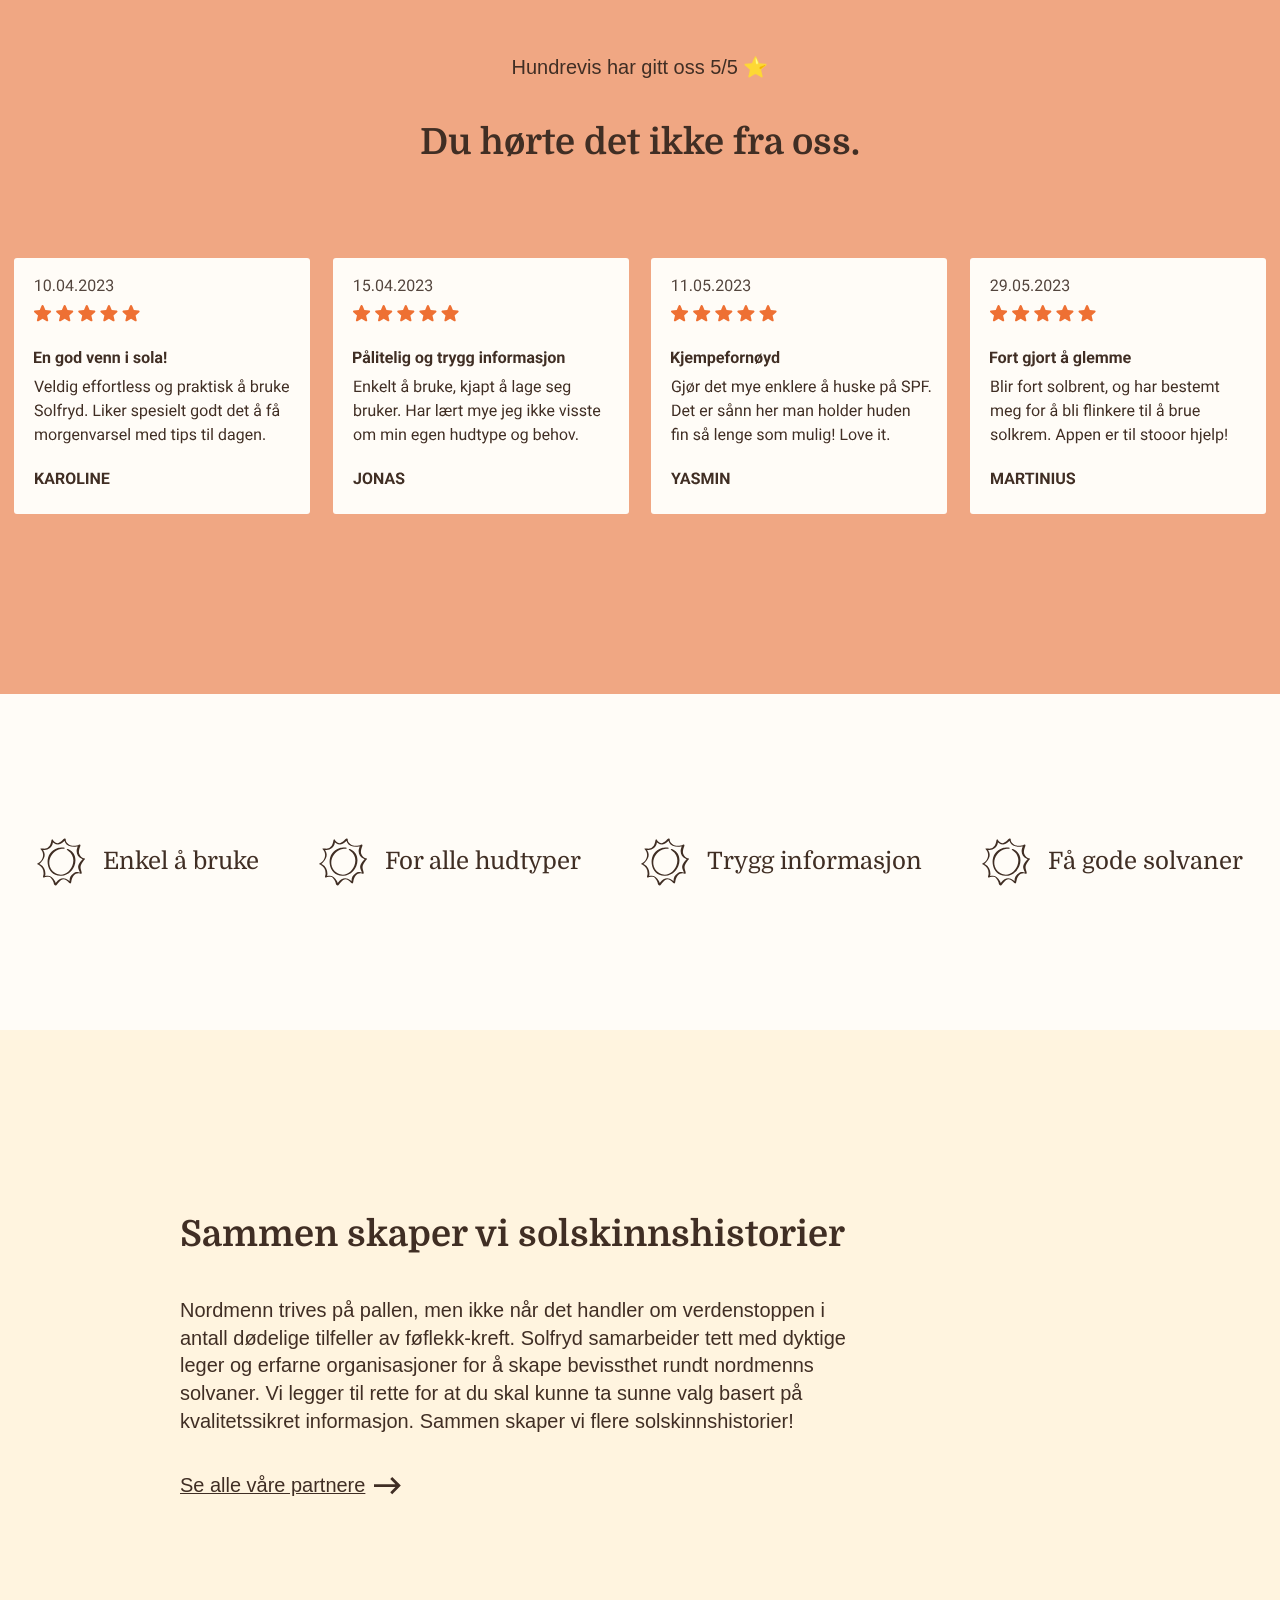
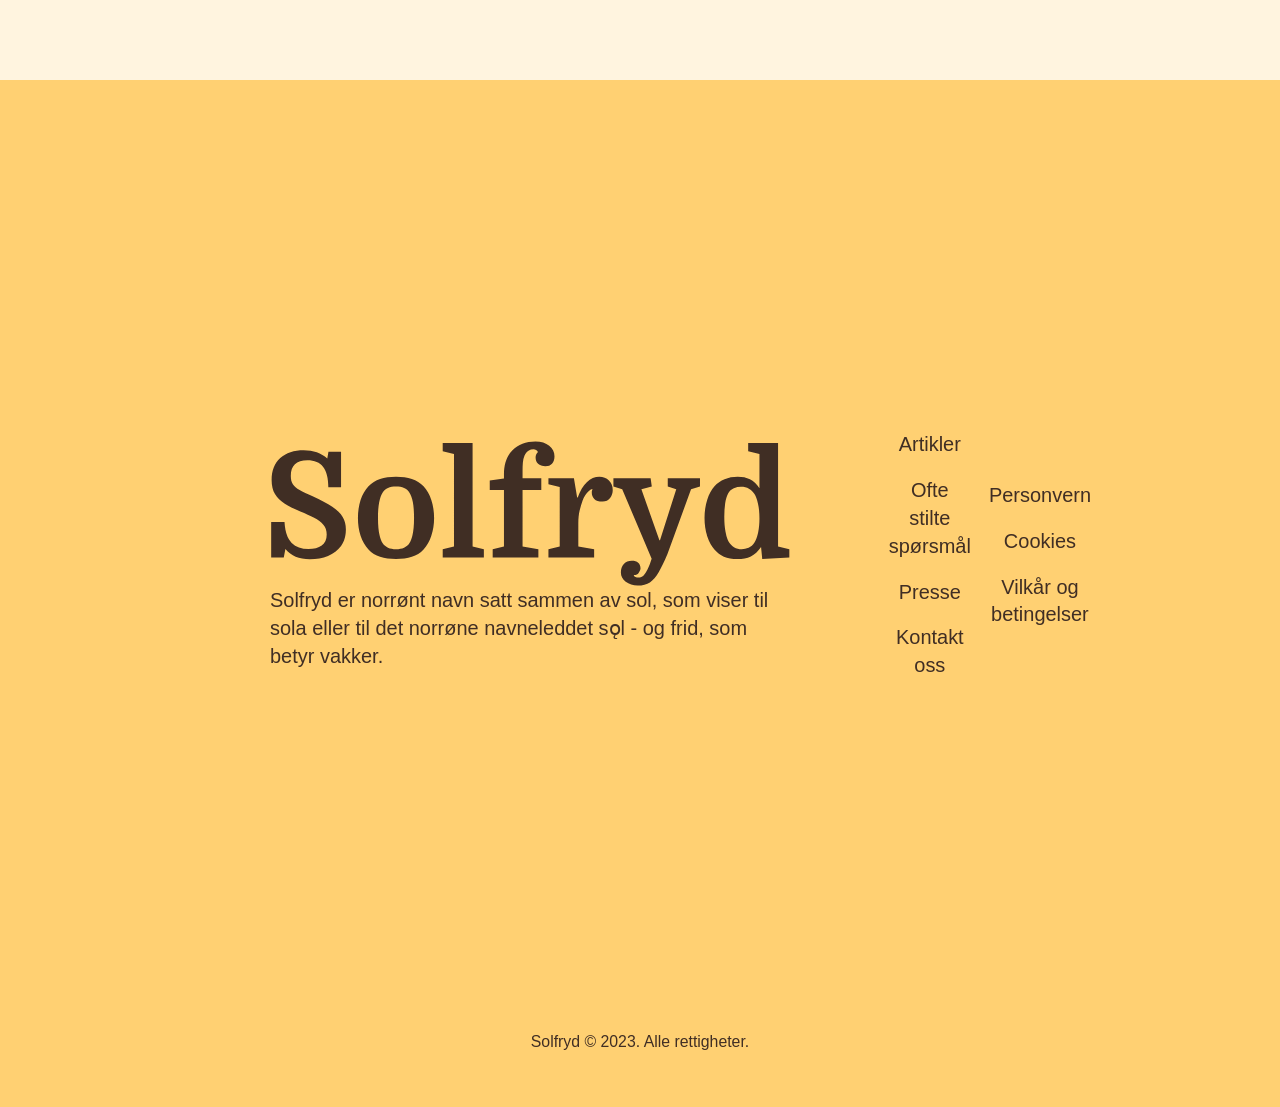
==== commit f3f66485: "adding more css flexbox" ====
--- a/FID1200_solfryd/index.html
+++ b/FID1200_solfryd/index.html
@@ -31,11 +31,11 @@
             </article>
             <article class="download-intro-text">
                 <img class="solfryd-logo-big" src="./assets/logos/logo_solfryd_big.svg">
-                <h2>Skap gode solvaner for deg og din hud.</h2>
-                <article class="download-badges"></article>
-                    <img src="./assets/other/applestore_badge.svg">
-                    <img src="./assets/other/googleplay_badge.svg">
-                </article>
+                <h2 class="download-intro-headline">Skap gode solvaner for deg og din hud.</h2>
+            </article>
+            <article class="download-badges"></article>
+                <img src="./assets/other/applestore_badge.svg">
+                <img src="./assets/other/googleplay_badge.svg">
             </article>
            
             <img class="arrow-down" src="./assets/icons/arrow_down.svg">
@@ -43,8 +43,10 @@
 
         <section class="the-problem">
             <img class="friends-in-park" src="./assets/pictures/friends_in_park.jpg">
-            <h2>Hudkreft er den nest vanligste kreftformen blant de i alderen 25 til 49 år.</h2>
-            <h2>Det ønsker vi å gjøre noe med.</h2>
+            <article class="the-problem-text">
+                <h2 class="the-problem-text-1">Hudkreft er den nest vanligste kreftformen blant de i aldersgruppen 25 til 49 år.</h2>
+                <h2 class="the-problem-text-2">Det ønsker vi å gjøre noe med.</h2>
+            </article>
         </section>
         
         <section class="how-app-works">
@@ -69,14 +71,16 @@
 
         <section class="user-reviews">
             <article class="review-intro-text">
-                <p class="p2">Hundrevis har gitt oss 5/5 ⭐️</p>
-                <h1>Du hørte det ikke fra oss.</h1>
-                <h2>Ryktet går. Du hørte det ikke fra oss.</h2>
+                <p class="review-small-text-p2">Hundrevis har gitt oss 5/5 ⭐️</p>
+                <h2 class="review-headline-h1">Du hørte det ikke fra oss.</h2>
+                <h2 class="review-headline-h2">Ryktet går. Du hørte det ikke fra oss.</h2>
             </article>
-            <img class="user-review-1" src="assets/other/user_review_1.svg"> 
-            <img class="user-review-2" src="assets/other/user_review_2.svg"> 
-            <img class="user-review-3" src="assets/other/user_review_3.svg"> 
-            <img class="user-review-4" src="assets/other/user_review_4.svg"> 
+            <article class="user-review-boxes">
+                <img class="user-review-1" src="assets/other/user_review_1.svg"> 
+                <img class="user-review-2" src="assets/other/user_review_2.svg"> 
+                <img class="user-review-3" src="assets/other/user_review_3.svg"> 
+                <img class="user-review-4" src="assets/other/user_review_4.svg"> 
+            </article>
         </section>
         
         <section class="sales-points">
@@ -92,18 +96,20 @@
         
         <section class="credibility">
             <article class="credibility-text">
-                <h2>Sammen skaper vi solskinnshistorier</h2>
-                <p class="p-credibility">Nordmenn trives på pallen, men ikke når det gjelder verdenstoppen i føflekk-kreft. Solfryd 
-                samarbeider tett med dyktige leger og erfarne organisasjoner - sammen skaper vi flere solskinnshistorier!</p>
+                <h2 class="h2-credibility">Sammen skaper vi solskinnshistorier</h2>
+                <p class="p-credibility">Nordmenn trives på pallen, men ikke når det handler om verdenstoppen i antall dødelige tilfeller av føflekk-kreft. Solfryd 
+                samarbeider tett med dyktige leger og erfarne organisasjoner for å skape bevissthet rundt nordmenns solvaner. Vi legger til rette for at du skal kunne ta
+                sunne valg basert på kvalitetssikret informasjon. Sammen skaper vi flere solskinnshistorier!</p>
+                <article class="partner-link">
+                    <p class="link">Se alle våre partnere</p>
+                    <img src="./assets/icons/arrow_long_forward.svg">
+               </article>
             </article>
             <article class="partner-logos-small">
                 <img class="logo-fhi-small" src="./assets/logos/logo_fhi_small.svg">
                 <img class="logo-kreftforeningen-small" src="./assets/logos/logo_kreftforeningen_small.svg">
             </article>
-            <article class="partner-link">
-                <p class="link">Se alle våre partnere</p>
-                <img src="./assets/icons/arrow_long_forward.svg">
-           </article>
+ 
             <article class="partner-logos-big">
                 <img class="logo-fhi-big" src="./assets/logos/logo_fhi_big.svg">
                 <img class="logo-kreftforeningen-big" src="./assets/logos/logo_kreftforeningen_big.svg">
@@ -114,34 +120,37 @@
 
     <!-- FOOTER -->
     <footer>
-        <section class="solfryd-funfact">
-            <img class="logo-solfryd-big" src="./assets/logos/logo_solfryd_big.svg">
-            <img src="./assets/logos/logo_solfryd_small.svg">
-            <p class="p1">Solfryd er norrønt navn satt sammen av sol, som viser til sola eller til det norrøne navneleddet sǫl - og frid, som betyr vakker.</p>
+        <section class="footer-menu">
+            <section class="solfryd-funfact">
+                <img class="logo-solfryd-big" src="./assets/logos/logo_solfryd_big.svg">
+                <img class="logo-solfryd-small" src="./assets/logos/logo_solfryd_small.svg">
+                <p class="p1">Solfryd er norrønt navn satt sammen av sol, som viser til sola eller til det norrøne navneleddet sǫl - og frid, som betyr vakker.</p>
+            </section>
+
+            <section class="navigation-elments">
+                <nav>
+                    <ul>
+                        <li class="footer-menu">Artikler</li>
+                        <li class="footer-menu">Ofte stilte spørsmål</li>
+                        <li class="footer-menu">Presse</li>
+                        <li class="footer-menu">Kontakt oss</li>
+                    </ul>
+                </nav>
+            </section>
+
+            <section class="gdpr-elments">
+                <nav>
+                    <ul>
+                        <li class="footer-menu">Personvern</li>
+                        <li class="footer-menu">Cookies</li>
+                        <li class="footer-menu">Vilkår og betingelser</li>
+                    </ul>
+                </nav>
+            </section>
         </section>
-
-        <section class="navigation-elments">
-            <nav>
-                <ul>
-                    <li class="footer-menu">Artikler</li>
-                    <li class="footer-menu">Ofte stilte spørsmål</li>
-                    <li class="footer-menu">Presse</li>
-                    <li class="footer-menu">Kontakt oss</li>
-                </ul>
-            </nav>
-        </section>
-
-        <section class="gdpr-elments">
-            <nav>
-                <ul>
-                    <li class="footer-menu">Personvern</li>
-                    <li class="footer-menu">Cookies</li>
-                    <li class="footer-menu">Vilkår og betingelser</li>
-                </ul>
-            </nav>
-        </section>
-
-            <p class="copyright">Solfryd © 2023. Alle rettigheter.</p>
+        <article class="copyright">
+            <p>Solfryd © 2023. Alle rettigheter.</p>
+        </article>
     </footer>
 </body>
 </html>
--- a/FID1200_solfryd/css/style.css
+++ b/FID1200_solfryd/css/style.css
@@ -16,7 +16,7 @@
     background-color: #FFDA8F; 
 } */
 
-/* TEXT STYLES */
+/* * * * * * * TEXT STYLES * * * * * * */
 
 h1 {
     font-family: 'Domine', sans-serif;
@@ -47,7 +47,7 @@
 }
 
 
-.p1, .navigation-elments, .gdpr-elments {
+.p1, .navigation-elments, .gdpr-elments, .review-small-text-p2, .p-credibility {
     font-family: 'Roboto', sans-serif;
     font-size: 1.11rem;
     line-height: 140%;
@@ -58,15 +58,16 @@
     font-family: 'Roboto', sans-serif;
     font-size: 1.11rem;
     line-height: 140%;
+    text-decoration: underline;   
     color: #402E24;
-    text-decoration: underline;   
-}
-
-
-
-/* MOBILE */
-
-.header, .download-intro {
+}
+
+
+
+/* * * * * * * MOBILE * * * * * * */
+
+/* header */
+.header {
     background-color: #FFDA8F; /* changes to #FFF4DF when more than 932px width (@media Rule) */
 }
 
@@ -84,6 +85,12 @@
     display: none;
 }
 
+
+/*  download intro */
+.download-intro {
+    background-color: #FFDA8F; /* changes to #FFF4DF when more than 932px width (@media Rule) */
+}
+
 .download-intro {
     display: flex;
     flex-direction: column;
@@ -105,6 +112,7 @@
     display: none;
 }
 
+/* the problem */
 .the-problem {
     background-color: #FFDA8F;
     /* display: flex;  // change this for desktop version
@@ -118,10 +126,11 @@
     width: 100%;
 }
 
-.the-problem h2 {
-    display: none;
-}
-
+.the-problem-text {
+    display: none;
+}
+
+/* how the app works */
 .how-app-works {
     background-color: #FFF4DF;
     padding-bottom: 10rem;
@@ -154,6 +163,7 @@
     padding: 4rem 0 1rem 0;
 }
 
+/* user reviews */
 .user-reviews {
     background-color: #F0A783;
     display: flex;
@@ -163,16 +173,16 @@
     padding: 5rem 2rem 7rem 2rem;
 }
 
-.user-reviews h2 {
-    background-color: #F0A783;
+.user-reviews .review-headline-h2 {
     text-align: center;
     padding-bottom: 3rem;
 }
 
-.user-reviews h1, .p2 {
-    display: none;
-}
-
+.user-reviews .review-intro-text .review-headline-h1, .review-small-text-p2 {
+    display: none;
+}
+
+/* sales points */
 .sales-points {
     background-color: #FFFCF7;
     display: flex;
@@ -190,6 +200,7 @@
     gap: 1rem;
 }
 
+/* credibility */
 .credibility {
     background-color: #FFF4DF;
     padding: 5rem 1.5rem;
@@ -224,6 +235,7 @@
     gap: 0.5rem;
 }
 
+/* footer */
 footer {
     background-color: #FFD072;
     display: flex;
@@ -257,7 +269,7 @@
 
 
 
-/* DESKTOP */
+/* * * * * * * DESKTOP * * * * * * */
 
 /* Using CSS @media Rule to hide/show elements when screen is more than 932px wide (iPhone 14 Pro Max) */
 @media screen and (min-width: 932px) { 
@@ -285,13 +297,10 @@
         gap: 5rem;
     }
 
-
-
-/* DOWNLOAD INTRO - har en del problemer med denne: */
-
     .download-intro {
         display: flex;
         flex-direction: row;
+        padding: 10rem 0;
     }
 
     .download-intro .download-intro-text .solfryd-logo-big {
@@ -299,7 +308,6 @@
         flex-direction: row;
     }
 
-
     .download-intro .duo-frames {
         display: flex;
         width: auto;
@@ -310,9 +318,107 @@
         flex-direction: row;
     }
 
-    .download-intro h2 {
+    .download-intro .download-intro-headline {
         padding: 0;
+        align-content: center;
     }
     
-
-}+    .the-problem {
+        display: flex;
+        flex-direction: row;
+        float: right;
+    }
+
+    .the-problem .friends-in-park {
+        width: 40%; /* BE OM HJELP: BILDET STREKKER SEG!! align-self: center fungerer ikke */
+    }
+
+    .the-problem .the-problem-text {
+        display: flex;
+        flex-direction: column;
+        padding: 20rem 10rem 10rem 7rem;
+        gap: 5rem;
+    }
+    
+    .user-reviews {
+        padding: rem;
+    }
+
+    .user-reviews .review-intro-text .review-headline-h1, .review-small-text-p2 {
+        display: flex;
+        justify-content: center;
+        padding: 1rem;
+    }
+
+    .user-reviews .review-intro-text .review-headline-h2 {
+        display: none;
+    }
+
+    .user-reviews .user-review-boxes {
+        display: flex;
+        flex-direction: row;
+        padding: 3rem 5rem;
+        justify-content: center;
+        gap: 1.25rem;
+    }
+
+    .sales-points .sale-point {
+        display: inline-flex;
+        flex-direction: row;
+        justify-content: center;
+        padding: 4rem 1.5rem;
+        gap: 1rem;
+    }
+
+    .credibility {
+        display: flex;
+        flex-direction: row;
+        padding: 10rem 10rem;
+        align-items: center;
+        gap: 3rem;
+    }
+
+    .credibility .partner-logos-small {
+        display: none;
+    }
+    
+    .credibility .partner-logos-big { /* Disse vistes før, men vises plutselig ikke lengre likevel ?? */
+        display: flex;
+        flex-direction: row;
+        gap: 0.75rem;
+    }
+
+    .credibility .credibility-text .h2-credibility, .p-credibility{
+        display: flex;
+        flex-direction: column;
+        max-width: 38rem;
+    }
+
+    footer .footer-menu {
+        display: flex;
+        flex-direction: row;
+        padding: 10rem;
+        align-items: center;
+        justify-content: space-evenly;
+    }
+
+    footer .footer-menu .solfryd-funfact .logo-solfryd-small {
+        display: none;
+    }
+    
+    footer .footer-menu .solfryd-funfact .logo-solfryd-big, .p1 {
+        display: flex;
+    }
+
+    footer .footer-menu .solfryd-funfact {
+        display: flex;
+        flex-direction: column; /* logoen strekker seg sånn ut når column her? */
+        padding: 5rem;
+    }
+
+    .footer .copyright {
+        display: flex;
+        justify-content: center;
+    }
+}
+
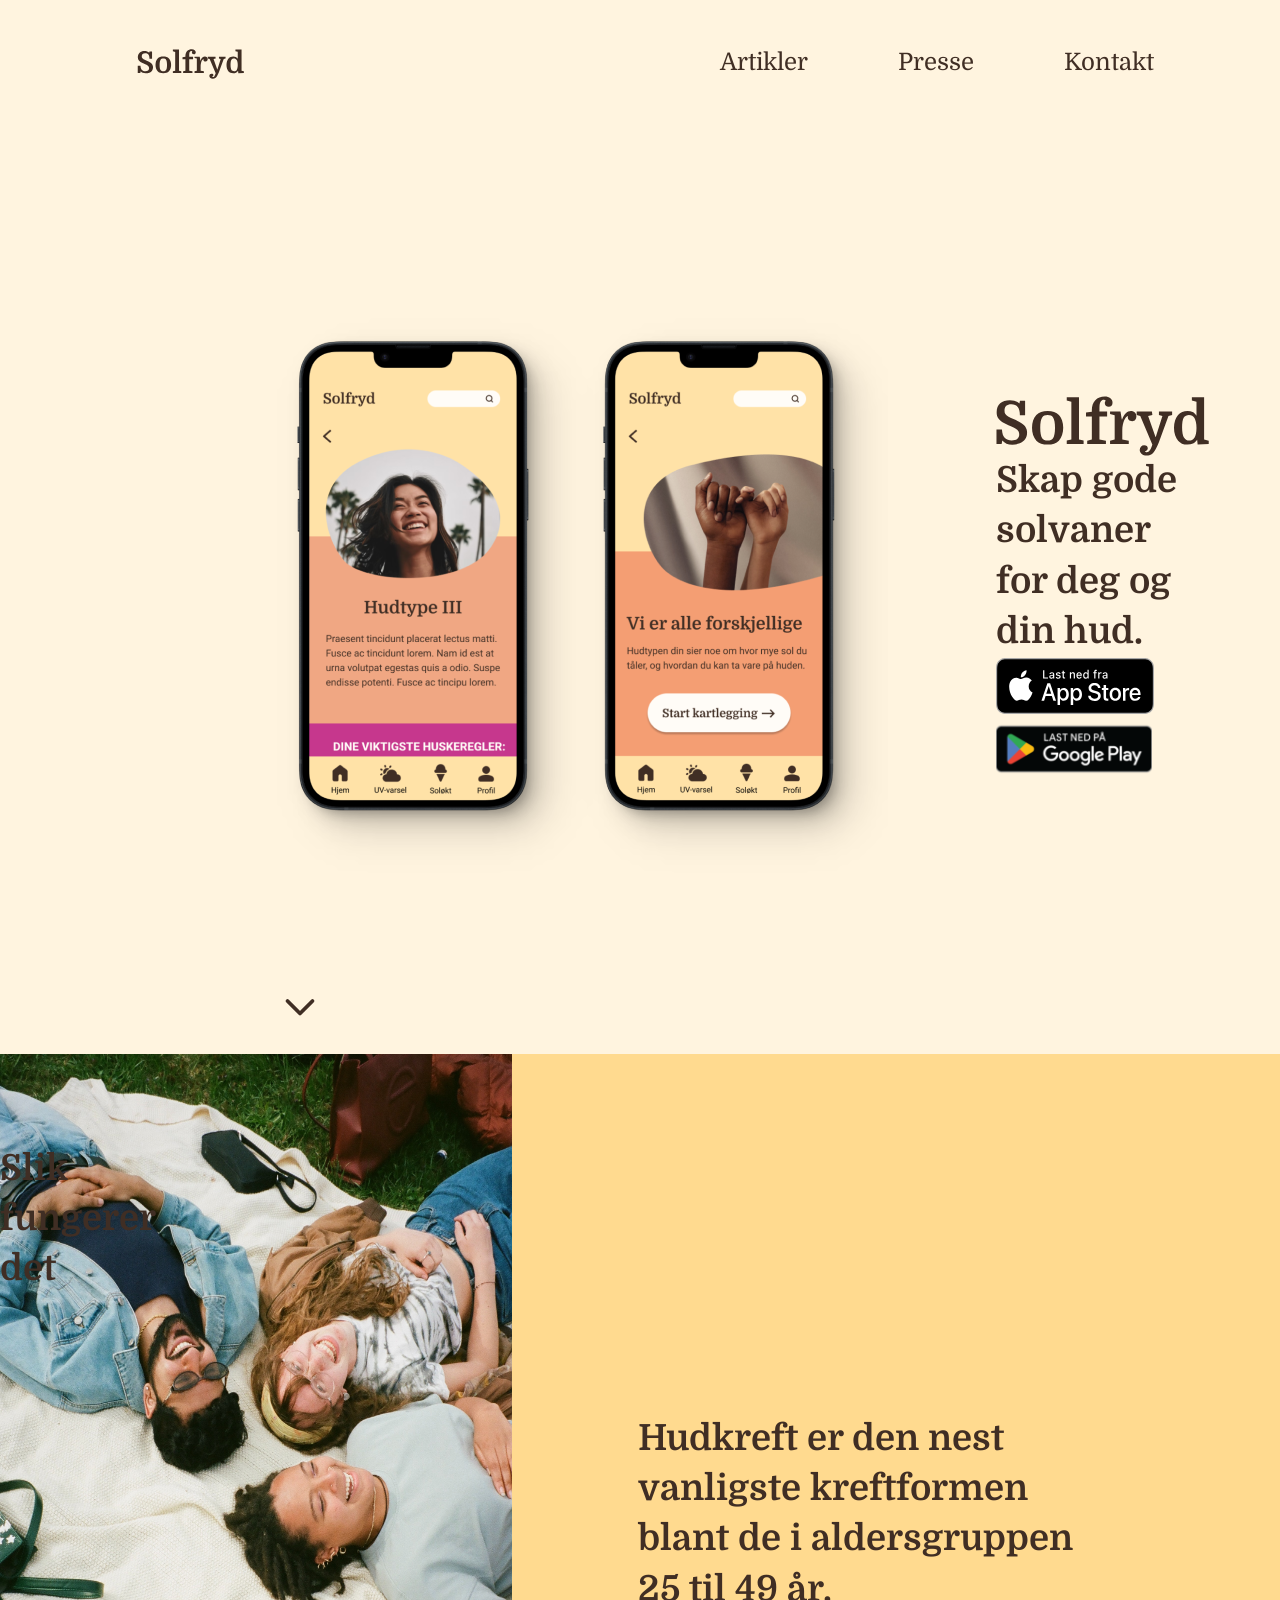
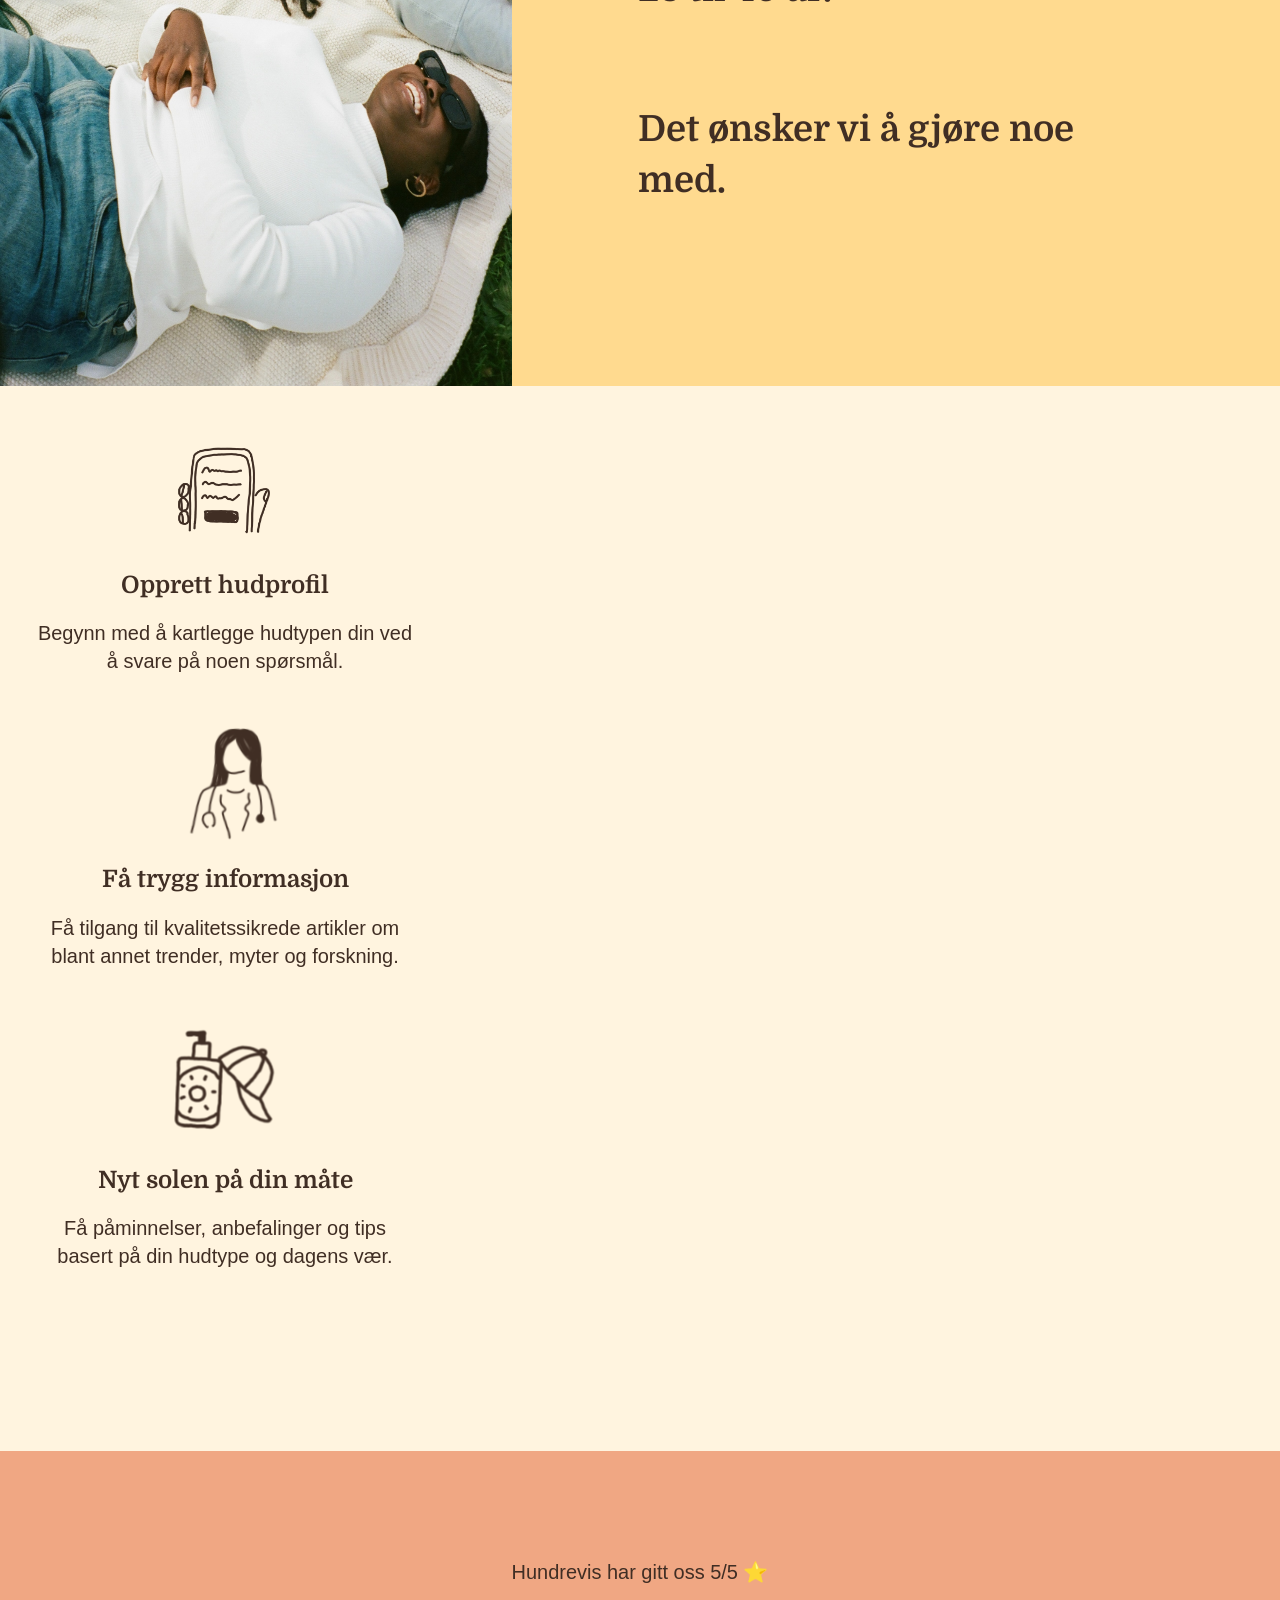
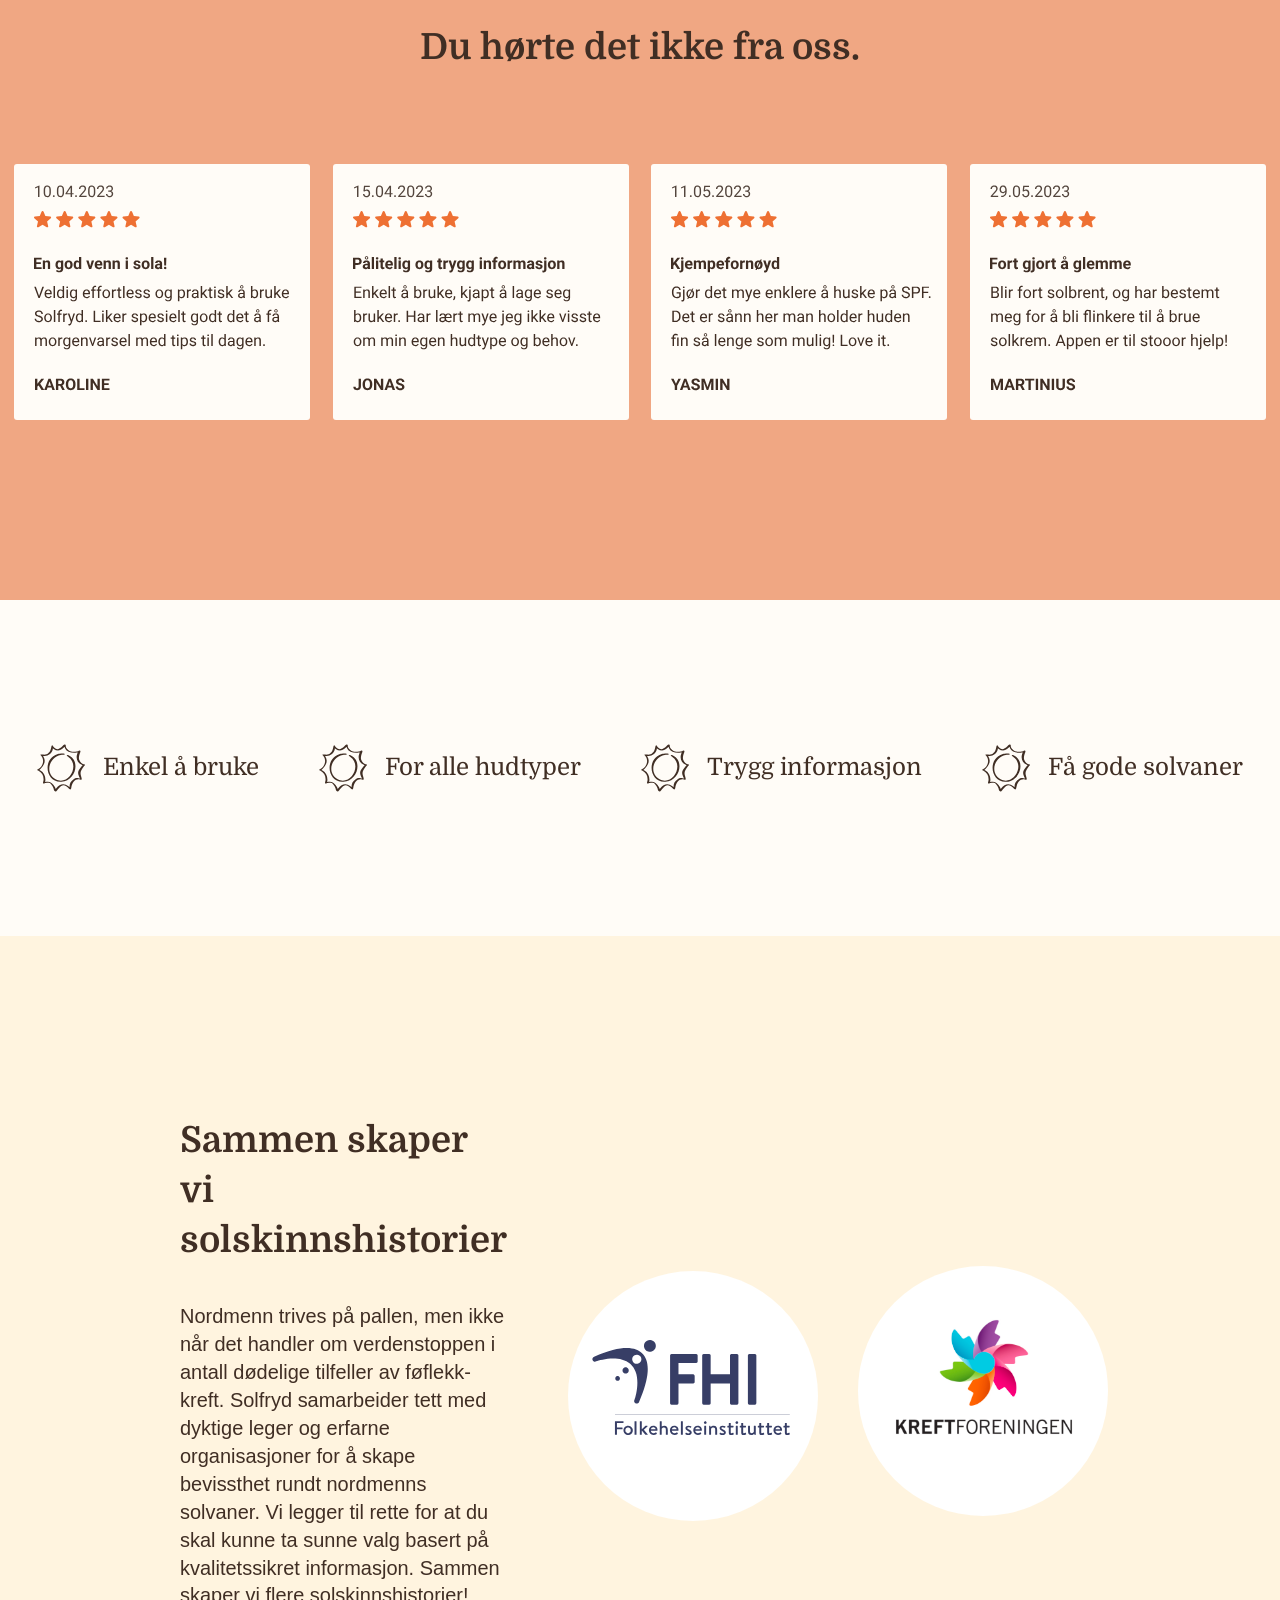
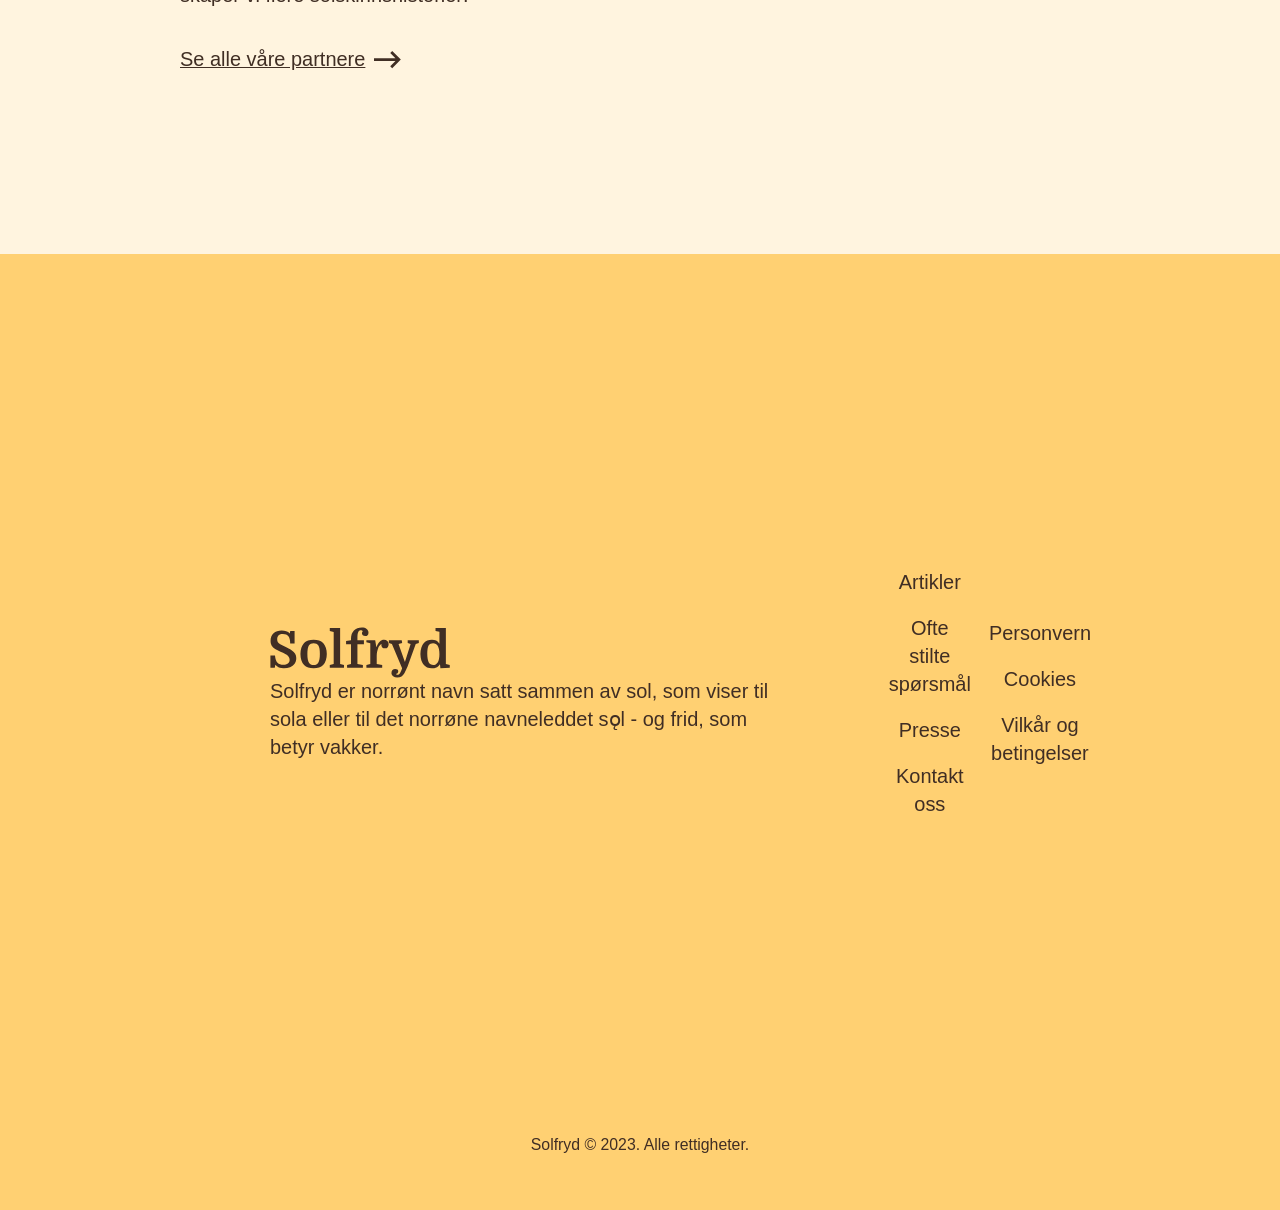
==== commit ee3f20e0: "adding more flexbox" ====
--- a/FID1200_solfryd/index.html
+++ b/FID1200_solfryd/index.html
@@ -26,7 +26,7 @@
     <!-- MAIN -->
     <main>
         <section class="download-intro">
-            <article class="duo-frames">
+            <!-- <article class="duo-frames">
                 <img class="duo-frames-picture" src="./assets/other/app_frames_duo.png">
             </article>
             <article class="download-intro-text">
@@ -36,10 +36,21 @@
             <article class="download-badges"></article>
                 <img src="./assets/other/applestore_badge.svg">
                 <img src="./assets/other/googleplay_badge.svg">
-            </article>
-           
+            </article> -->
+
+            <img class="duo-frames-picture" src="./assets/other/app_frames_duo.png">
+
+            <section class="download-intro-right">
+                <img class="solfryd-logo-big" src="./assets/logos/logo_solfryd_big.svg">
+                <h2 class="download-intro-headline">Skap gode solvaner for deg og din hud.</h2>
+                <section>
+                    <img src="./assets/other/applestore_badge.svg">
+                    <img src="./assets/other/googleplay_badge.svg">
+                </section>
+            </section>
             <img class="arrow-down" src="./assets/icons/arrow_down.svg">
         </section>
+   
 
         <section class="the-problem">
             <img class="friends-in-park" src="./assets/pictures/friends_in_park.jpg">
@@ -50,22 +61,22 @@
         </section>
         
         <section class="how-app-works">
-            <h1>Slik fungerer det</h1>
+            <h1 class="how-app-works-heading">Slik fungerer det</h1>
             <h2>Slik fungerer det</h2>
             <article class="user-steps">
-                <img class="sketch-mobile" src="./assets/other/sketch_mobile.svg"> 
-                <h3>Opprett hudprofil</h3>
-                <p class="p1">Begynn med å kartlegge hudtypen din ved å svare på noen spørsmål.</p>
+                <img class="sketch" src="./assets/other/sketch_mobile.svg"> 
+                <h3 class="user-step-heading">Opprett hudprofil</h3>
+                <p class="user-step-text">Begynn med å kartlegge hudtypen din ved å svare på noen spørsmål.</p>
             </article>
             <article class="user-steps">
-                <img class="sketch-doctor" src="./assets/other/sketch_doctor.svg"> 
-                <h3>Få trygg informasjon</h3>
-                <p class="p1">Få tilgang til kvalitetssikrede artikler om blant annet trender, myter og forskning.</p>
+                <img class="sketch" src="./assets/other/sketch_doctor.svg"> 
+                <h3 class="user-step-heading">Få trygg informasjon</h3>
+                <p class="user-step-text">Få tilgang til kvalitetssikrede artikler om blant annet trender, myter og forskning.</p>
             </article>
             <article class="user-steps">
-                <img class="sketch-sun" src="./assets/other/sketch_sunny_things.svg">
-                <h3>Nyt solen på din måte</h3>
-                <p class="p1">Få påminnelser, anbefalinger og tips basert på din hudtype og dagens vær.</p>
+                <img class="sketch" src="./assets/other/sketch_sunny_things.svg">
+                <h3 class="user-step-heading">Nyt solen på din måte</h3>
+                <p class="user-step-text">Få påminnelser, anbefalinger og tips basert på din hudtype og dagens vær.</p>
             </article>
         </section>
 
--- a/FID1200_solfryd/css/style.css
+++ b/FID1200_solfryd/css/style.css
@@ -11,10 +11,11 @@
     scroll-behavior: smooth; 
 }
 
-/*
 body {
-    background-color: #FFDA8F; 
-} */
+    background-color: #FFF4DF; 
+} 
+
+
 
 /* * * * * * * TEXT STYLES * * * * * * */
 
@@ -47,7 +48,7 @@
 }
 
 
-.p1, .navigation-elments, .gdpr-elments, .review-small-text-p2, .p-credibility {
+.p1, .navigation-elments, .gdpr-elments, .review-small-text-p2, .p-credibility, .user-step-text {
     font-family: 'Roboto', sans-serif;
     font-size: 1.11rem;
     line-height: 140%;
@@ -85,6 +86,14 @@
     display: none;
 }
 
+header nav ul li:hover {
+    color: #301b1b;
+    text-decoration-line: underline;
+    font-style: italic;
+    transition: color 1s;
+}
+
+
 
 /*  download intro */
 .download-intro {
@@ -98,19 +107,25 @@
     justify-content: space-between;
     align-items: center;
     gap: 1rem;
+    position: relative;
+    width: 100%;
 }
 
 .download-intro h2 {
     padding: 4rem 2rem 3rem 2rem;
 }
 
-.download-intro .arrow-down {
-    padding: 3rem 0 1rem 0;
+.arrow-down {
+    position: absolute;
+    bottom: 1rem;
+    margin: 0 auto;
 }
 
 .download-intro .duo-frames, .solfryd-logo-big {
     display: none;
 }
+
+
 
 /* the problem */
 .the-problem {
@@ -130,13 +145,15 @@
     display: none;
 }
 
+
+
 /* how the app works */
 .how-app-works {
     background-color: #FFF4DF;
     padding-bottom: 10rem;
 }
 
-.how-app-works h1 {
+.how-app-works .how-app-works-heading {
     display: none;
 }
 
@@ -163,6 +180,8 @@
     padding: 4rem 0 1rem 0;
 }
 
+
+
 /* user reviews */
 .user-reviews {
     background-color: #F0A783;
@@ -173,6 +192,13 @@
     padding: 5rem 2rem 7rem 2rem;
 }
 
+.user-reviews .user-review-boxes {
+    display: flex;
+    flex-direction: column;
+    justify-content: center;
+    align-items: center;
+}
+
 .user-reviews .review-headline-h2 {
     text-align: center;
     padding-bottom: 3rem;
@@ -182,6 +208,8 @@
     display: none;
 }
 
+
+
 /* sales points */
 .sales-points {
     background-color: #FFFCF7;
@@ -199,6 +227,8 @@
     padding: 2rem;
     gap: 1rem;
 }
+
+
 
 /* credibility */
 .credibility {
@@ -208,11 +238,7 @@
     align-items: center;
 }
 
-.credibility .logo-fhi-big, .logo-kreftforeningen-big {
-    display: none;
-}
-
-.credibility .credibility-text {
+.credibility-text {
     display: flex;
     flex-direction: column;
     flex-wrap: nowrap;
@@ -220,7 +246,7 @@
     gap: 2rem;
 }
 
-.credibility .partner-logos-small {
+.partner-logos-small {
     display: flex;
     flex-direction: row;
     flex-wrap: wrap;
@@ -228,12 +254,18 @@
     gap: 2rem;
 }
 
+.partner-logos-big {
+    display: none;
+}
+
 .credibility .partner-link {
     display: flex;
     flex-direction: row;
     flex-wrap: wrap;
     gap: 0.5rem;
 }
+
+
 
 /* footer */
 footer {
@@ -274,7 +306,9 @@
 /* Using CSS @media Rule to hide/show elements when screen is more than 932px wide (iPhone 14 Pro Max) */
 @media screen and (min-width: 932px) { 
 
-    .header, .download-intro {
+
+    /* header  */
+    .header {
         background-color: #FFF4DF;
     }
 
@@ -297,15 +331,24 @@
         gap: 5rem;
     }
 
+
+
+    /* download intro */
     .download-intro {
-        display: flex;
-        flex-direction: row;
-        padding: 10rem 0;
-    }
-
-    .download-intro .download-intro-text .solfryd-logo-big {
-        display: flex;
-        flex-direction: row;
+        background-color: #FFF4DF;
+        display: flex;
+        flex-direction: row;
+        padding: 10rem 15rem;
+        max-width: 2000px;
+        margin: 0 auto;
+    }
+
+    .download-intro-headline {
+        max-width: 350px;
+    }
+
+    .solfryd-logo-big {
+        display: block;
     }
 
     .download-intro .duo-frames {
@@ -322,7 +365,13 @@
         padding: 0;
         align-content: center;
     }
-    
+
+    .download-intro-right {
+        padding: 5rem;
+    }
+
+
+    /* the problem */
     .the-problem {
         display: flex;
         flex-direction: row;
@@ -339,7 +388,26 @@
         padding: 20rem 10rem 10rem 7rem;
         gap: 5rem;
     }
-    
+
+
+
+    /* how the app works */
+
+    .how-app-works .user-steps { /* UTFORDRING: Hvordan få disse til å stå ved siden av hverandre? */
+        display: flex;
+        flex-direction: column;
+        max-width: 25rem;
+    }
+
+    .how-app-works .review-headline-h1 {
+        display: flex;
+        text-align: center;
+    }
+
+    .how-app-works .review-headline-h2
+
+
+    /* user reviews */
     .user-reviews {
         padding: rem;
     }
@@ -362,6 +430,9 @@
         gap: 1.25rem;
     }
 
+
+
+    /* sales points */
     .sales-points .sale-point {
         display: inline-flex;
         flex-direction: row;
@@ -370,6 +441,9 @@
         gap: 1rem;
     }
 
+
+
+    /* credibility */
     .credibility {
         display: flex;
         flex-direction: row;
@@ -382,10 +456,14 @@
         display: none;
     }
     
-    .credibility .partner-logos-big { /* Disse vistes før, men vises plutselig ikke lengre likevel ?? */
+    .credibility .partner-logos-big { /* UTFORDRING: Logoer vistes før, men vises plutselig ikke lengre likevel ?? */
         display: flex;
         flex-direction: row;
         gap: 0.75rem;
+    }
+
+    .credibility .logo-fhi-big, .logo-kreftforeningen-big {
+        display: block;
     }
 
     .credibility .credibility-text .h2-credibility, .p-credibility{
@@ -394,6 +472,9 @@
         max-width: 38rem;
     }
 
+
+
+    /* footer */
     footer .footer-menu {
         display: flex;
         flex-direction: row;
@@ -412,7 +493,7 @@
 
     footer .footer-menu .solfryd-funfact {
         display: flex;
-        flex-direction: column; /* logoen strekker seg sånn ut når column her? */
+        flex-direction: column; /* UTFORDRING: logoen strekker seg sånn ut når column her, men blir feil med row? */
         padding: 5rem;
     }
 
@@ -420,5 +501,9 @@
         display: flex;
         justify-content: center;
     }
-}
-
+
+    .logo-solfryd-big {
+        width: 10rem;
+    }
+}
+
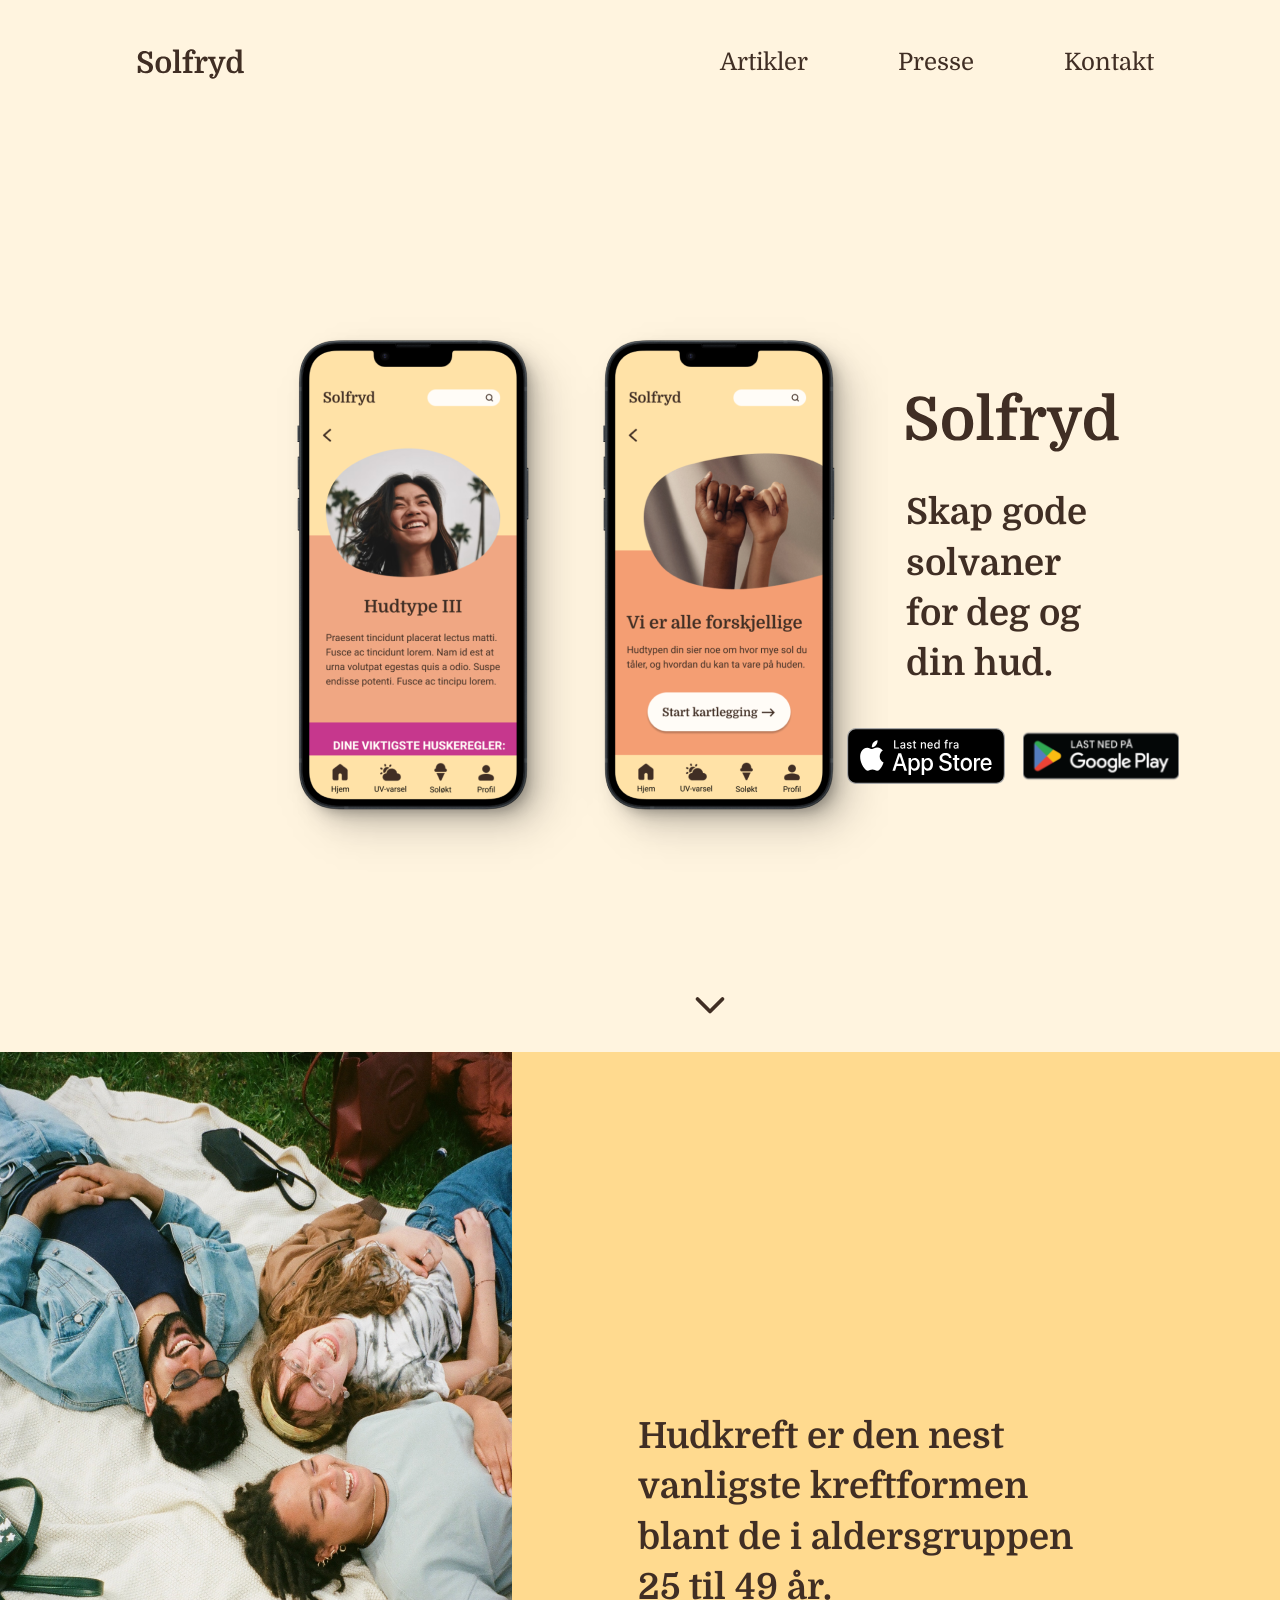
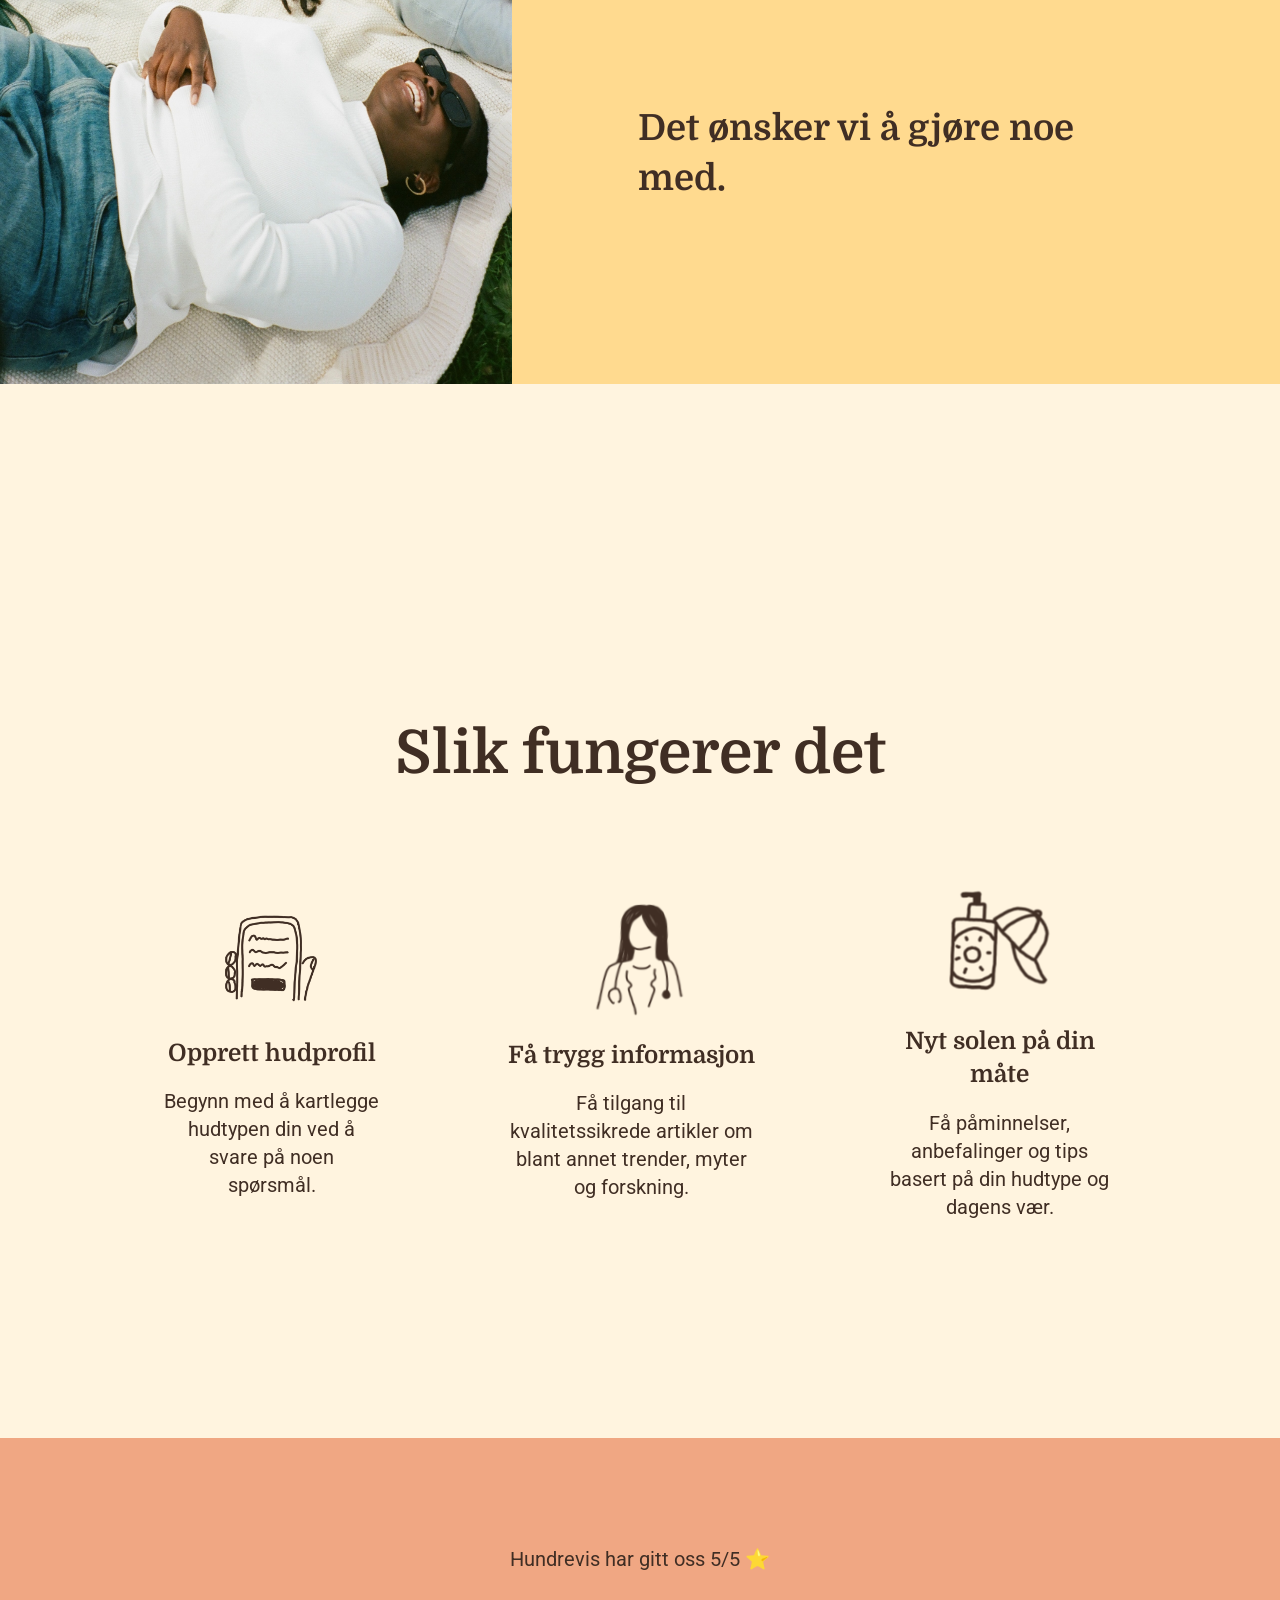
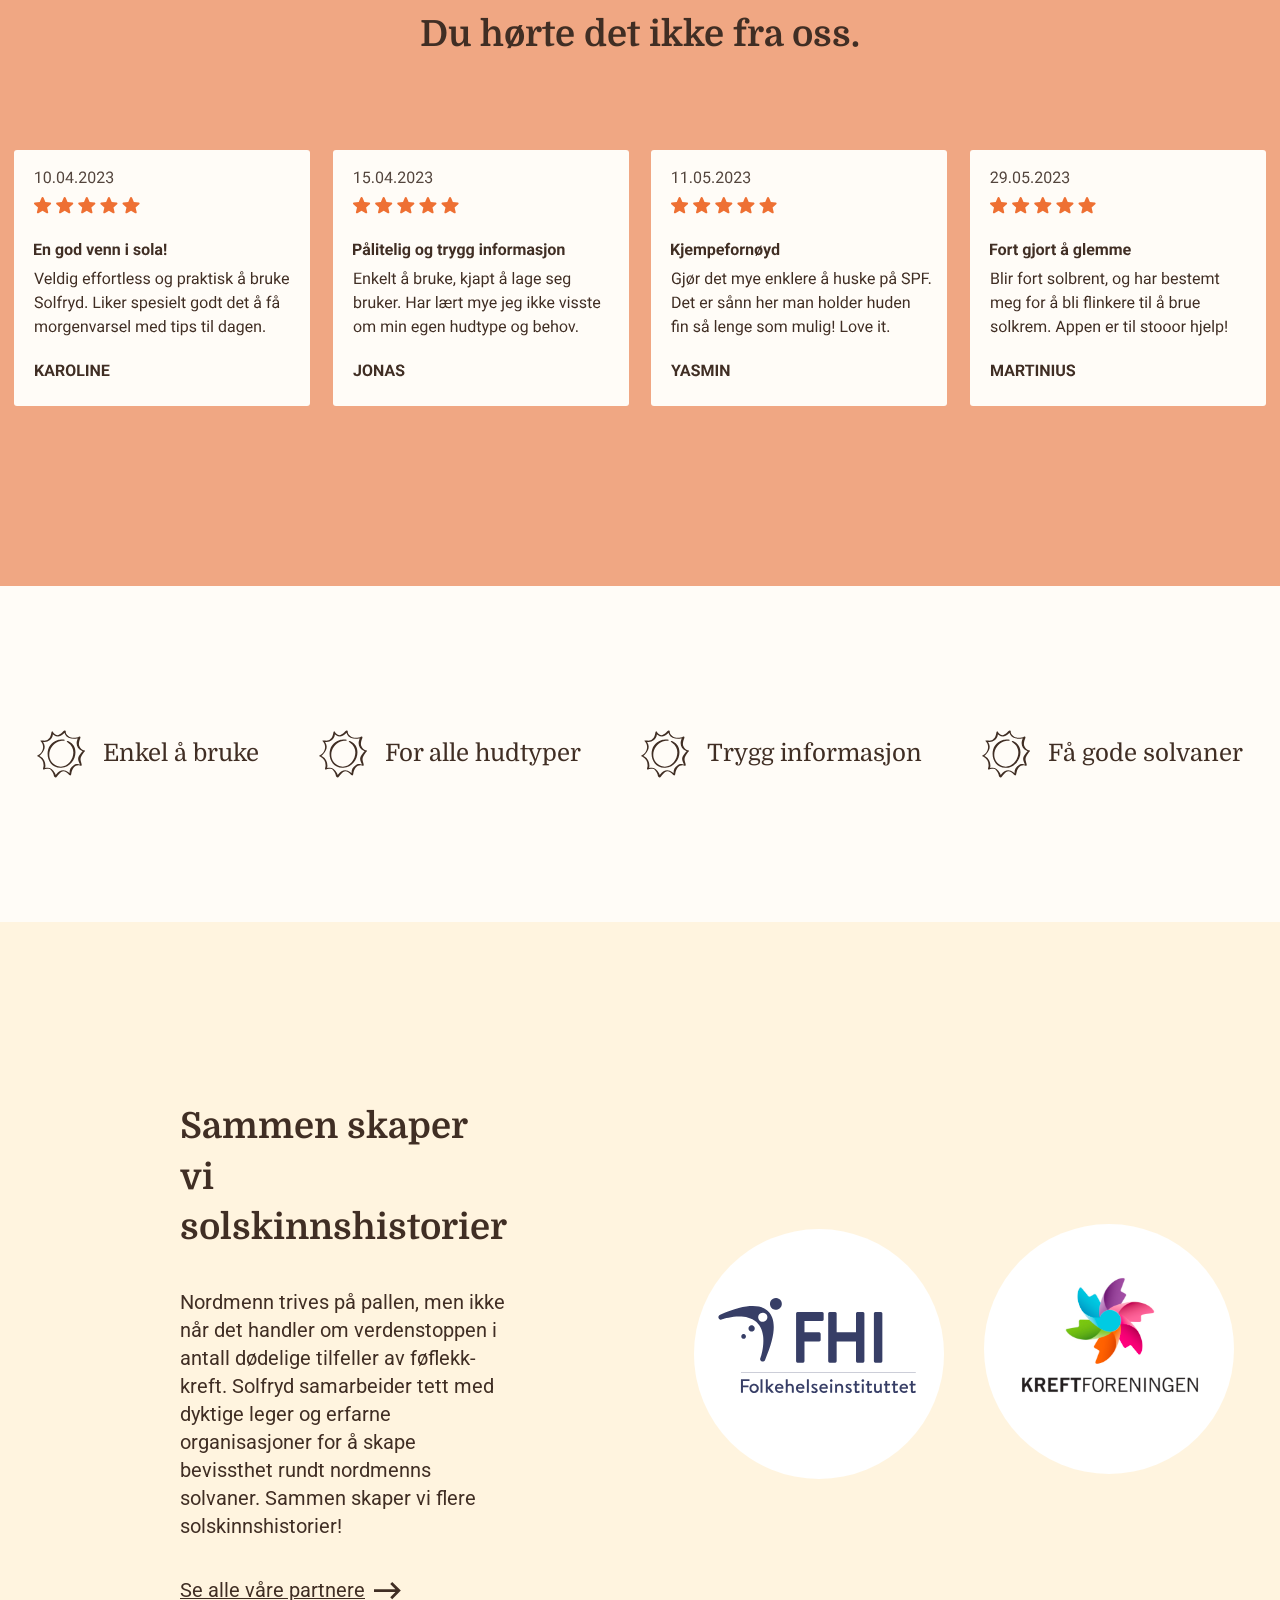
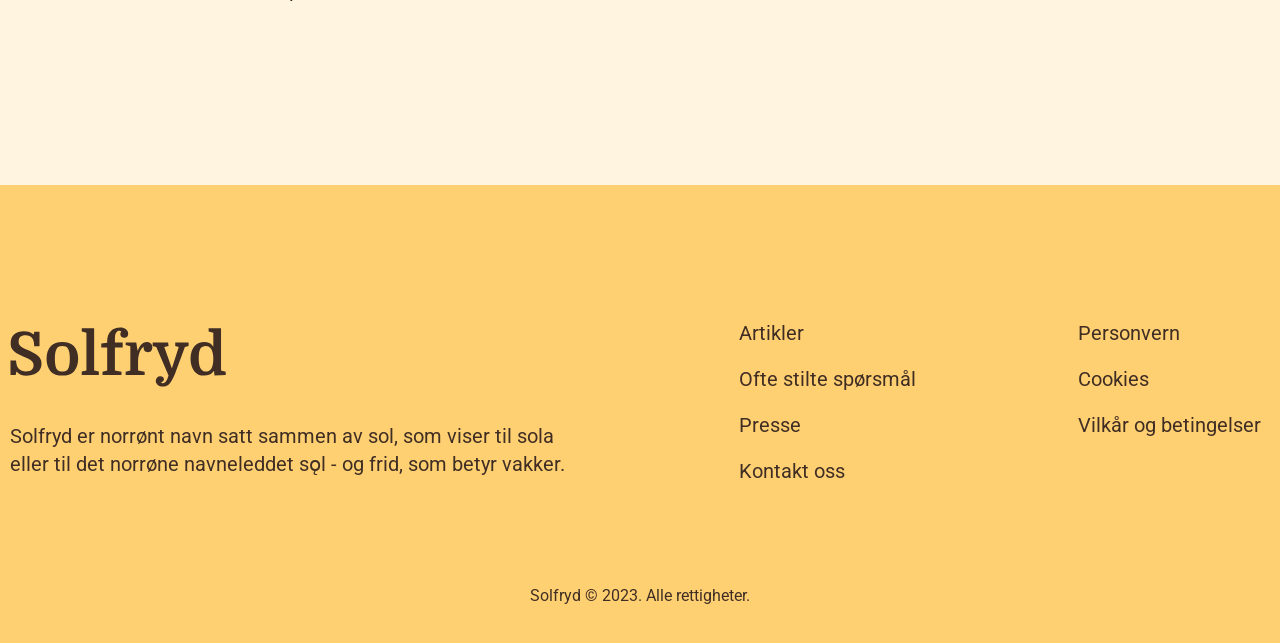
==== commit d7ba3ea8: "adding even more css flexbox" ====
--- a/FID1200_solfryd/index.html
+++ b/FID1200_solfryd/index.html
@@ -26,24 +26,11 @@
     <!-- MAIN -->
     <main>
         <section class="download-intro">
-            <!-- <article class="duo-frames">
-                <img class="duo-frames-picture" src="./assets/other/app_frames_duo.png">
-            </article>
-            <article class="download-intro-text">
-                <img class="solfryd-logo-big" src="./assets/logos/logo_solfryd_big.svg">
-                <h2 class="download-intro-headline">Skap gode solvaner for deg og din hud.</h2>
-            </article>
-            <article class="download-badges"></article>
-                <img src="./assets/other/applestore_badge.svg">
-                <img src="./assets/other/googleplay_badge.svg">
-            </article> -->
-
             <img class="duo-frames-picture" src="./assets/other/app_frames_duo.png">
-
             <section class="download-intro-right">
                 <img class="solfryd-logo-big" src="./assets/logos/logo_solfryd_big.svg">
                 <h2 class="download-intro-headline">Skap gode solvaner for deg og din hud.</h2>
-                <section>
+                <section class="download-badges">
                     <img src="./assets/other/applestore_badge.svg">
                     <img src="./assets/other/googleplay_badge.svg">
                 </section>
@@ -51,7 +38,6 @@
             <img class="arrow-down" src="./assets/icons/arrow_down.svg">
         </section>
    
-
         <section class="the-problem">
             <img class="friends-in-park" src="./assets/pictures/friends_in_park.jpg">
             <article class="the-problem-text">
@@ -59,26 +45,29 @@
                 <h2 class="the-problem-text-2">Det ønsker vi å gjøre noe med.</h2>
             </article>
         </section>
-        
+
         <section class="how-app-works">
-            <h1 class="how-app-works-heading">Slik fungerer det</h1>
+            <h1>Slik fungerer det</h1>
             <h2>Slik fungerer det</h2>
-            <article class="user-steps">
-                <img class="sketch" src="./assets/other/sketch_mobile.svg"> 
-                <h3 class="user-step-heading">Opprett hudprofil</h3>
-                <p class="user-step-text">Begynn med å kartlegge hudtypen din ved å svare på noen spørsmål.</p>
-            </article>
-            <article class="user-steps">
-                <img class="sketch" src="./assets/other/sketch_doctor.svg"> 
-                <h3 class="user-step-heading">Få trygg informasjon</h3>
-                <p class="user-step-text">Få tilgang til kvalitetssikrede artikler om blant annet trender, myter og forskning.</p>
-            </article>
-            <article class="user-steps">
-                <img class="sketch" src="./assets/other/sketch_sunny_things.svg">
-                <h3 class="user-step-heading">Nyt solen på din måte</h3>
-                <p class="user-step-text">Få påminnelser, anbefalinger og tips basert på din hudtype og dagens vær.</p>
-            </article>
+            <section class="user-steps">
+                <article class="user-step">
+                    <img class="sketch" src="./assets/other/sketch_mobile.svg"> 
+                    <h3 class="user-step-heading">Opprett hudprofil</h3>
+                    <p class="user-step-text">Begynn med å kartlegge hudtypen din ved å svare på noen spørsmål.</p>
+                </article>
+                <article class="user-step">
+                    <img class="sketch" src="./assets/other/sketch_doctor.svg"> 
+                    <h3 class="user-step-heading">Få trygg informasjon</h3>
+                    <p class="user-step-text">Få tilgang til kvalitetssikrede artikler om blant annet trender, myter og forskning.</p>
+                </article>
+                <article class="user-step">
+                    <img class="sketch" src="./assets/other/sketch_sunny_things.svg">
+                    <h3 class="user-step-heading">Nyt solen på din måte</h3>
+                    <p class="user-step-text">Få påminnelser, anbefalinger og tips basert på din hudtype og dagens vær.</p>
+                </article>
+            </section>
         </section>
+
 
         <section class="user-reviews">
             <article class="review-intro-text">
@@ -109,8 +98,7 @@
             <article class="credibility-text">
                 <h2 class="h2-credibility">Sammen skaper vi solskinnshistorier</h2>
                 <p class="p-credibility">Nordmenn trives på pallen, men ikke når det handler om verdenstoppen i antall dødelige tilfeller av føflekk-kreft. Solfryd 
-                samarbeider tett med dyktige leger og erfarne organisasjoner for å skape bevissthet rundt nordmenns solvaner. Vi legger til rette for at du skal kunne ta
-                sunne valg basert på kvalitetssikret informasjon. Sammen skaper vi flere solskinnshistorier!</p>
+                samarbeider tett med dyktige leger og erfarne organisasjoner for å skape bevissthet rundt nordmenns solvaner. Sammen skaper vi flere solskinnshistorier!</p>
                 <article class="partner-link">
                     <p class="link">Se alle våre partnere</p>
                     <img src="./assets/icons/arrow_long_forward.svg">
--- a/FID1200_solfryd/css/style.css
+++ b/FID1200_solfryd/css/style.css
@@ -1,5 +1,5 @@
 /* importing selected fonts from Google Fonts */
-@import url('https://fonts.googleapis.com/css2?family=Domine:wght@600&display=swap');
+@import url('https://fonts.googleapis.com/css2?family=Domine:wght@600;700&family=Roboto:ital,wght@0,400;0,500;1,400;1,700&display=swap');
 
 /* Enabling CSS @media Rule to easily enable responsive scaling */
 @media screen {
@@ -87,7 +87,6 @@
 }
 
 header nav ul li:hover {
-    color: #301b1b;
     text-decoration-line: underline;
     font-style: italic;
     transition: color 1s;
@@ -98,43 +97,57 @@
 /*  download intro */
 .download-intro {
     background-color: #FFDA8F; /* changes to #FFF4DF when more than 932px width (@media Rule) */
-}
-
-.download-intro {
-    display: flex;
-    flex-direction: column;
+    display: flex;
     flex-wrap: nowrap;
     justify-content: space-between;
     align-items: center;
     gap: 1rem;
     position: relative;
     width: 100%;
-}
-
-.download-intro h2 {
-    padding: 4rem 2rem 3rem 2rem;
+    padding: 5rem 0;
+}
+
+.solfryd-logo-big {
+    display: none;
+}
+
+.duo-frames-picture {
+    display: none;
+}
+
+.download-intro-right {
+    display: flex;
+    flex-direction: column;
+    justify-content: center;
+    align-items: center;
+    padding: 2rem;
+    gap: 2rem;
+}
+
+.download-intro-headline {
+    text-align: center;
+}
+
+.download-badges {
+    display: flex;
+    flex-direction: column;
+    justify-content: center;
+    align-items: center;
+    width: 10rem;
+    gap: 1rem;
 }
 
 .arrow-down {
     position: absolute;
     bottom: 1rem;
     margin: 0 auto;
-}
-
-.download-intro .duo-frames, .solfryd-logo-big {
-    display: none;
-}
-
+    padding: 0 32%;
+}
 
 
 /* the problem */
 .the-problem {
     background-color: #FFDA8F;
-    /* display: flex;  // change this for desktop version
-    flex-direction: row;
-    flex-wrap: nowrap;
-    justify-content: flex-start;
-    align-items: flex-start; */
 }
 
 .the-problem .friends-in-park {
@@ -151,13 +164,14 @@
 .how-app-works {
     background-color: #FFF4DF;
     padding-bottom: 10rem;
-}
-
-.how-app-works .how-app-works-heading {
-    display: none;
-}
-
-.how-app-works h2 {
+    width: 100%;
+}
+
+.how-app-works h1 {
+    display: none;
+}
+
+.how-app-works h2, h1 {
     display: flex;
     flex-direction: column;
     flex-wrap: nowrap;
@@ -165,16 +179,18 @@
     padding-top: 5rem;
 }
 
-.how-app-works .user-steps {
-    display: flex;
-    flex-direction: column;
-    flex-wrap: nowrap;
+.user-step {
+    display: flex;
+    flex-direction: column;
+    flex-wrap: wrap;
     justify-content: center;
     align-items: center;
-    padding: 2.5rem 2rem 0 2rem;
+    padding: 2.5rem 2rem 2rem 2rem;
     gap: 1rem;
     text-align: center;
-}
+    margin: 0 auto;
+}
+
 
 .how-app-works .sketch-mobile, .sketch-doctor, .sketch-sunny-things {
     padding: 4rem 0 1rem 0;
@@ -197,6 +213,7 @@
     flex-direction: column;
     justify-content: center;
     align-items: center;
+    gap: 1rem;
 }
 
 .user-reviews .review-headline-h2 {
@@ -270,9 +287,14 @@
 /* footer */
 footer {
     background-color: #FFD072;
-    display: flex;
-    flex-direction: column;
-    flex-wrap: nowrap;
+}
+
+
+footer .footer-menu {
+    display: flex;
+    flex-direction: column;
+    flex-wrap: nowrap;
+    justify-content: center;
     align-items: center;
     padding: 5rem 0 3rem 0;
 }
@@ -288,14 +310,19 @@
     padding: 2rem 0;
 }
 
+footer .navigation-elments nav ul li:hover, .gdpr-elments nav ul li:hover {
+    text-decoration: underline;
+}
+
 
 footer .navigation-elments .footer-menu, .gdpr-elments .footer-menu {
     padding: 0.5rem;
+    align-items: center;
 }
 
 footer .copyright {
     text-align: center;
-    padding-top: 5rem;
+    padding: 0 0 2rem 0;
 }
 
 
@@ -310,14 +337,11 @@
     /* header  */
     .header {
         background-color: #FFF4DF;
+        padding: 2rem 7rem;
     }
 
     header .icon-hamburger {
         display: none;
-    }
-
-    header {
-        padding: 2rem 7rem;
     }
     
     header nav {
@@ -338,37 +362,39 @@
         background-color: #FFF4DF;
         display: flex;
         flex-direction: row;
+        justify-content:baseline ;
         padding: 10rem 15rem;
         max-width: 2000px;
         margin: 0 auto;
     }
 
+    .solfryd-logo-big {
+        display: block;
+    }
+
     .download-intro-headline {
         max-width: 350px;
-    }
-
-    .solfryd-logo-big {
+        text-align: start;
+    }
+
+    .duo-frames-picture {
         display: block;
     }
 
-    .download-intro .duo-frames {
-        display: flex;
-        width: auto;
-    }
-
-    .download-intro-text .download-badges { /* får ikke til mellomrom mellom badges!! */
-        display: flex;
-        flex-direction: row;
-    }
-
-    .download-intro .download-intro-headline {
+    .download-badges {
+        display: flex;
+        flex-direction: row;
+        justify-content: center;
+        align-items: center;
+        gap: 1rem;
+    }
+
+    .download-intro-right {
         padding: 0;
-        align-content: center;
-    }
-
-    .download-intro-right {
-        padding: 5rem;
-    }
+        display: flex;
+        flex-direction: column;
+    }
+
 
 
     /* the problem */
@@ -393,24 +419,35 @@
 
     /* how the app works */
 
-    .how-app-works .user-steps { /* UTFORDRING: Hvordan få disse til å stå ved siden av hverandre? */
+    .how-app-works .user-steps {
+        display: flex;
+        flex-direction: row;
+        justify-items: center;
+        align-items: center;
+        padding: 2rem 10% 0 10%;
+        gap: 3rem;
+    }
+
+    .user-step {
         display: flex;
         flex-direction: column;
-        max-width: 25rem;
-    }
-
-    .how-app-works .review-headline-h1 {
-        display: flex;
-        text-align: center;
-    }
-
-    .how-app-works .review-headline-h2
-
+    }
+
+    .how-app-works {
+        margin: auto;
+        padding: 65rem 0 10rem 0;
+    }
+
+    .how-app-works h2 {
+        display: none;
+    }
+    
+    .how-app-works h1 {
+        display: block;
+    }
 
     /* user reviews */
-    .user-reviews {
-        padding: rem;
-    }
+
 
     .user-reviews .review-intro-text .review-headline-h1, .review-small-text-p2 {
         display: flex;
@@ -447,9 +484,9 @@
     .credibility {
         display: flex;
         flex-direction: row;
-        padding: 10rem 10rem;
+        padding: 10rem;
         align-items: center;
-        gap: 3rem;
+        gap: 10rem;
     }
 
     .credibility .partner-logos-small {
@@ -478,32 +515,37 @@
     footer .footer-menu {
         display: flex;
         flex-direction: row;
-        padding: 10rem;
-        align-items: center;
-        justify-content: space-evenly;
-    }
-
-    footer .footer-menu .solfryd-funfact .logo-solfryd-small {
+        gap: 8rem;
+    }
+
+    footer .footer-menu .solfryd-funfact .logo-solfryd-big, .p1 {
+        display: flex;
+    }
+
+    .logo-solfryd-big {
+        width: 12rem;
+    } 
+
+    footer .navigation-elments nav ul li, .gdpr-elments nav ul li {
+        align-items: left;
+        justify-content: left;
+    }
+    
+    .footer-menu .navigation-elments, .gdpr-elments {
+        align-self: baseline;
+        text-align: left;
+    }
+
+    .solfryd-funfact {
+        display: flex;
+        flex-direction: column; 
+        gap: 2rem;
+        max-width: 32rem;
+    } 
+
+    .logo-solfryd-small {
         display: none;
     }
     
-    footer .footer-menu .solfryd-funfact .logo-solfryd-big, .p1 {
-        display: flex;
-    }
-
-    footer .footer-menu .solfryd-funfact {
-        display: flex;
-        flex-direction: column; /* UTFORDRING: logoen strekker seg sånn ut når column her, men blir feil med row? */
-        padding: 5rem;
-    }
-
-    .footer .copyright {
-        display: flex;
-        justify-content: center;
-    }
-
-    .logo-solfryd-big {
-        width: 10rem;
-    }
-}
-
+}
+
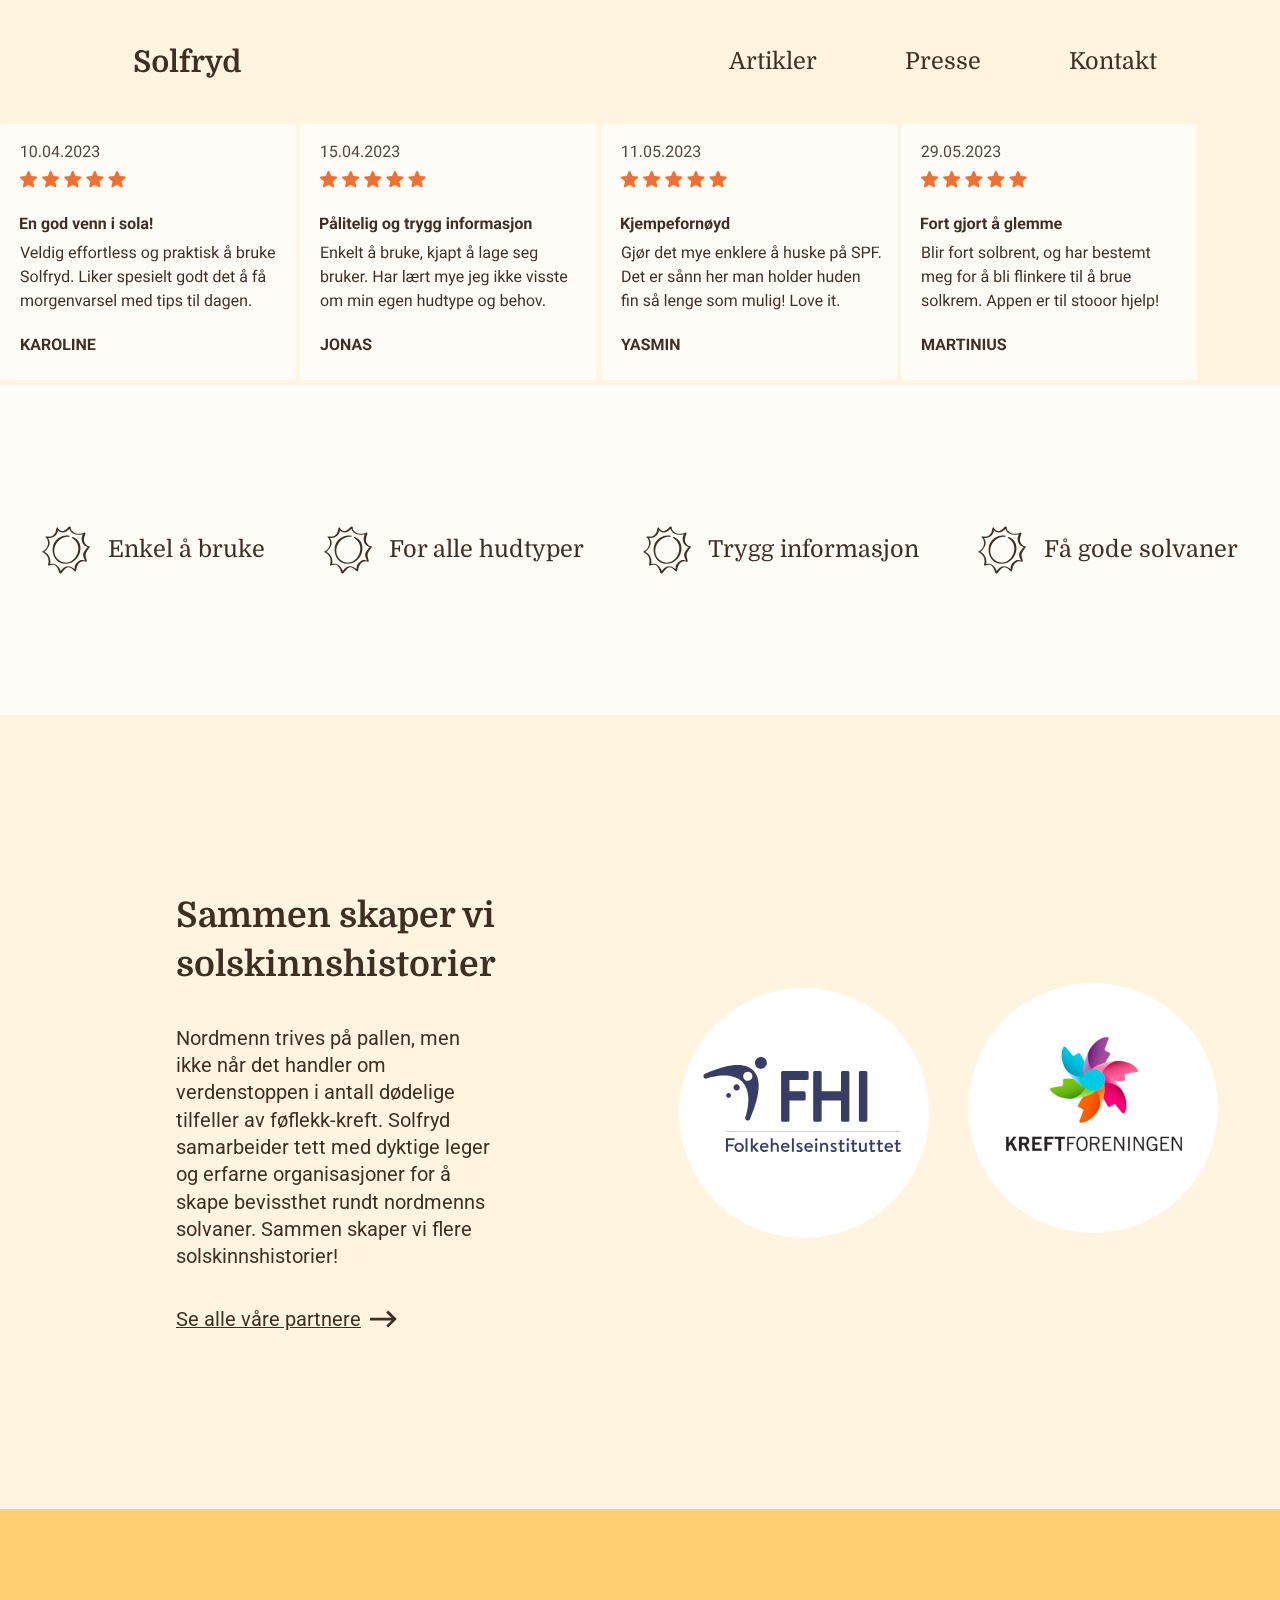
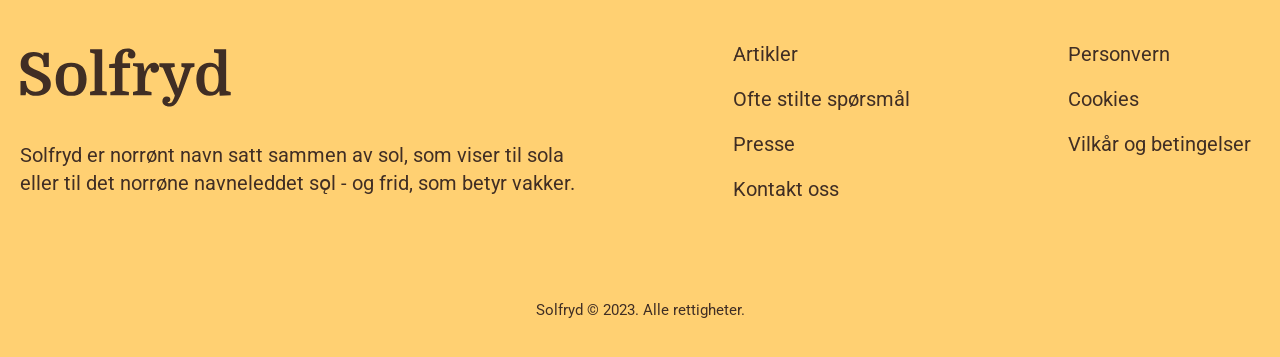
==== commit bd119dff: "adding alt and tab navigation" ====
--- a/FID1200_solfryd/index.html
+++ b/FID1200_solfryd/index.html
@@ -11,59 +11,66 @@
 <body>
     <!-- HEADER -->
     <header class="header">
-        <img src="./assets/logos/logo_solfryd_small.svg">
-        <img class="icon-hamburger" src="./assets/icons/icon_hamburger.svg">
+        <img src="./assets/logos/logo_solfryd_small.svg" alt="Startside" tabindex="1">
+        <img class="icon-hamburger" src="./assets/icons/icon_hamburger.svg" alt="Meny" tabindex="2">
         <nav>
             <ul>
-                <li class="top-menu">Artikler</li> 
-                <li class="top-menu">Presse</li>
-                <li class="top-menu">Kontakt</li>
+                <li class="top-menu" >Artikler</li> 
+                <li class="top-menu" >Presse</li>
+                <li class="top-menu" >Kontakt</li>
             </ul>
         </nav>
     </header>
 
 
-    <!-- MAIN -->
+    <!-- MAIN --
     <main>
-        <section class="download-intro">
-            <img class="duo-frames-picture" src="./assets/other/app_frames_duo.png">
+        <section class="hero">
+            <div class="download-intro">
+            <img class="duo-frames-picture" src="./assets/other/app_frames_duo.png" tabindex="6" alt="Skjermbilder fra appen som viser ... (insert når valgte bilder)">
             <section class="download-intro-right">
-                <img class="solfryd-logo-big" src="./assets/logos/logo_solfryd_big.svg">
-                <h2 class="download-intro-headline">Skap gode solvaner for deg og din hud.</h2>
+                <img class="solfryd-logo-big" src="./assets/logos/logo_solfryd_big.svg" tabindex="7" alt="Logoen til Solfryd">
+                <h1 class="download-intro-headline" tabindex="8">Skap gode solvaner for deg og din hud.</h1>
                 <section class="download-badges">
-                    <img src="./assets/other/applestore_badge.svg">
-                    <img src="./assets/other/googleplay_badge.svg">
+                   <a href="https://www.apple.com/app-store/" target="_blank" tabindex="9" aria-label="Last ned appen fra Apple Store">
+                        <img src="./assets/other/applestore_badge.svg" aria-hidden="true" alt="">
+                    </a>
+                    <a href="https://play.google.com/store/apps" target="_blank" tabindex="10" aria-label="Last ned appen fra Google Play">
+                        <img src="./assets/other/googleplay_badge.svg" aria-hidden="true" alt="">
+                    </a>
                 </section>
             </section>
-            <img class="arrow-down" src="./assets/icons/arrow_down.svg">
+            </div>
+            <a href="#main-content" class="arrow-down" tabindex="11" aria-label="Scroll ned til hovedinnhold"><img src="./assets/icons/arrow_down.svg" aria-hidden="true"></a>
         </section>
+        
    
-        <section class="the-problem">
-            <img class="friends-in-park" src="./assets/pictures/friends_in_park.jpg">
+        <section class="the-problem" id="main-content">
+            <img class="friends-in-park" src="./assets/pictures/friends_in_park.jpg" tabindex="11" alt="Fire unge voksne ligger på gresset i en park og har en morsom samtale.">
             <article class="the-problem-text">
-                <h2 class="the-problem-text-1">Hudkreft er den nest vanligste kreftformen blant de i aldersgruppen 25 til 49 år.</h2>
-                <h2 class="the-problem-text-2">Det ønsker vi å gjøre noe med.</h2>
+                <h2 class="the-problem-text-1" tabindex="13">Hudkreft er den nest vanligste kreftformen blant de i aldersgruppen 25 til 49 år.</h2>
+                <h2 class="the-problem-text-2" tabindex="14">Det ønsker vi å gjøre noe med.</h2>
             </article>
         </section>
 
-        <section class="how-app-works">
-            <h1>Slik fungerer det</h1>
-            <h2>Slik fungerer det</h2>
+        <section class="how-app-works" >
+            <h1 tabindex="15">Slik fungerer det</h1>
+            <h2 tabindex="16">Slik fungerer det</h2>
             <section class="user-steps">
                 <article class="user-step">
-                    <img class="sketch" src="./assets/other/sketch_mobile.svg"> 
-                    <h3 class="user-step-heading">Opprett hudprofil</h3>
-                    <p class="user-step-text">Begynn med å kartlegge hudtypen din ved å svare på noen spørsmål.</p>
+                    <img class="sketch" src="./assets/other/sketch_mobile.svg" alt=""> 
+                    <h3 class="user-step-heading" tabindex="17">Opprett hudprofil</h3>
+                    <p class="user-step-text" tabindex="18">Begynn med å kartlegge hudtypen din ved å svare på noen spørsmål.</p>
                 </article>
                 <article class="user-step">
-                    <img class="sketch" src="./assets/other/sketch_doctor.svg"> 
-                    <h3 class="user-step-heading">Få trygg informasjon</h3>
-                    <p class="user-step-text">Få tilgang til kvalitetssikrede artikler om blant annet trender, myter og forskning.</p>
+                    <img class="sketch" src="./assets/other/sketch_doctor.svg" alt=""> 
+                    <h3 class="user-step-heading" tabindex="19">Få trygg informasjon</h3>
+                    <p class="user-step-text" tabindex="20">Få tilgang til kvalitetssikrede artikler om blant annet trender, myter og forskning.</p>
                 </article>
                 <article class="user-step">
-                    <img class="sketch" src="./assets/other/sketch_sunny_things.svg">
-                    <h3 class="user-step-heading">Nyt solen på din måte</h3>
-                    <p class="user-step-text">Få påminnelser, anbefalinger og tips basert på din hudtype og dagens vær.</p>
+                    <img class="sketch" src="./assets/other/sketch_sunny_things.svg" alt="">
+                    <h3 class="user-step-heading" tabindex="21">Nyt solen på din måte</h3>
+                    <p class="user-step-text" tabindex="22">Få påminnelser, anbefalinger og tips basert på din hudtype og dagens vær.</p>
                 </article>
             </section>
         </section>
@@ -71,47 +78,56 @@
 
         <section class="user-reviews">
             <article class="review-intro-text">
-                <p class="review-small-text-p2">Hundrevis har gitt oss 5/5 ⭐️</p>
-                <h2 class="review-headline-h1">Du hørte det ikke fra oss.</h2>
-                <h2 class="review-headline-h2">Ryktet går. Du hørte det ikke fra oss.</h2>
+                <p class="review-small-text-p2" tabindex="23">Hundrevis har gitt oss 5/5 ⭐️</p>
+                <h2 class="review-headline-h1" tabindex="24">Du hørte det ikke fra oss.</h2>
+                <h2 class="review-headline-h2" tabindex="25">Ryktet går. Du hørte det ikke fra oss.</h2>
             </article>
-            <article class="user-review-boxes">
-                <img class="user-review-1" src="assets/other/user_review_1.svg"> 
-                <img class="user-review-2" src="assets/other/user_review_2.svg"> 
-                <img class="user-review-3" src="assets/other/user_review_3.svg"> 
-                <img class="user-review-4" src="assets/other/user_review_4.svg"> 
+            <article class="user-review-boxes">      
+                <!-- Har for enkelthets skyld brukt bilder av brukeranmeldelser istedenfor å kode de: -->
+                <img class="user-review-1" src="assets/other/user_review_1.svg" tabindex="26"
+                    alt="Brukeranmeldelse av Karoline den 10. april 2023, rangert til 5 av 5 stjerner. Karoline skriver: En god venn i sola. 
+                    Veldig effortless og praktisk å bruke Solfryd. Liker spesielt godt det å få morgenvarsel med tips til dagen."> 
+                <img class="user-review-2" src="assets/other/user_review_2.svg" tabindex="27"
+                    alt="Brukeranmeldelse av Jonas den 15. april 2023, rangert til 5 av 5 stjerner. Jonas skriver: Pålitelig og trygg informasjon.
+                    Enkelt å bruke, kjapt å lage seg bruker. Har lært mye jeg ikke visste om min egen hudtype og behov."> 
+                <img class="user-review-3" src="assets/other/user_review_3.svg" tabindex="28"
+                    alt="Brukeranmeldelse av Yasmin den 11. mai 2023, rangert til 5 av 5 stjerner. Yasmin skriver: Kjempefornøyd. 
+                    Gjør det enklere å huske på SPF. Det er sånn her man holder huden fin så lenge som mulig! Love it."> 
+                <img class="user-review-4" src="assets/other/user_review_4.svg" tabindex="29"
+                    alt="Brukeranmeldelse av Martinius den 29. mai 2023, rangert til 5 av 5 stjerner. Martinius skriver: Fort gjort å glemme. 
+                    Blir fort solbrent, og har bestemt meg for å bli flinkere til å bruke solkrem. Appen er til stooor hjelp!"> 
             </article>
         </section>
         
         <section class="sales-points">
             <nav>
                 <ul>
-                    <li class="sale-point"><img src="./assets/other/sketch_sun.svg">Enkel å bruke</li> 
-                    <li class="sale-point"><img src="./assets/other/sketch_sun.svg">For alle hudtyper</li> 
-                    <li class="sale-point"><img src="./assets/other/sketch_sun.svg">Trygg informasjon</li> 
-                    <li class="sale-point"><img src="./assets/other/sketch_sun.svg">Få gode solvaner</li> 
+                    <li class="sale-point" tabindex="30"><img src="./assets/other/sketch_sun.svg" aria-hidden="true" alt="">Enkel å bruke</li> 
+                    <li class="sale-point" tabindex="31"><img src="./assets/other/sketch_sun.svg" aria-hidden="true" alt="">For alle hudtyper</li> 
+                    <li class="sale-point" tabindex="32"><img src="./assets/other/sketch_sun.svg" aria-hidden="true" alt="">Trygg informasjon</li> 
+                    <li class="sale-point" tabindex="33"><img src="./assets/other/sketch_sun.svg" aria-hidden="true" alt="">Få gode solvaner</li> 
                 </ul>
             </nav>
         </section>
         
         <section class="credibility">
             <article class="credibility-text">
-                <h2 class="h2-credibility">Sammen skaper vi solskinnshistorier</h2>
-                <p class="p-credibility">Nordmenn trives på pallen, men ikke når det handler om verdenstoppen i antall dødelige tilfeller av føflekk-kreft. Solfryd 
+                <h2 class="h2-credibility" tabindex="34">Sammen skaper vi solskinnshistorier</h2>
+                <p class="p-credibility" tabindex="35">Nordmenn trives på pallen, men ikke når det handler om verdenstoppen i antall dødelige tilfeller av føflekk-kreft. Solfryd 
                 samarbeider tett med dyktige leger og erfarne organisasjoner for å skape bevissthet rundt nordmenns solvaner. Sammen skaper vi flere solskinnshistorier!</p>
                 <article class="partner-link">
-                    <p class="link">Se alle våre partnere</p>
-                    <img src="./assets/icons/arrow_long_forward.svg">
+                    <a href="#"><p class="link" target="_blank" tabindex="40">Se alle våre partnere</p></a>
+                    <img src="./assets/icons/arrow_long_forward.svg" aria-hidden="true" alt="">
                </article>
             </article>
             <article class="partner-logos-small">
-                <img class="logo-fhi-small" src="./assets/logos/logo_fhi_small.svg">
-                <img class="logo-kreftforeningen-small" src="./assets/logos/logo_kreftforeningen_small.svg">
+                <img class="logo-fhi-small" src="./assets/logos/logo_fhi_small.svg" tabindex="36" alt="Logo til Folkehelseinstituttet">
+                <img class="logo-kreftforeningen-small" src="./assets/logos/logo_kreftforeningen_small.svg" tabindex="37" alt="Logo til Kreftforeningen">
             </article>
  
             <article class="partner-logos-big">
-                <img class="logo-fhi-big" src="./assets/logos/logo_fhi_big.svg">
-                <img class="logo-kreftforeningen-big" src="./assets/logos/logo_kreftforeningen_big.svg">
+                <img class="logo-fhi-big" src="./assets/logos/logo_fhi_big.svg" tabindex="38" alt="Logo til Folkehelseinstituttet">
+                <img class="logo-kreftforeningen-big" src="./assets/logos/logo_kreftforeningen_big.svg" tabindex="39" alt="Logo til Kreftforeningen">
             </article>
         </section>
     </main>
@@ -121,18 +137,18 @@
     <footer>
         <section class="footer-menu">
             <section class="solfryd-funfact">
-                <img class="logo-solfryd-big" src="./assets/logos/logo_solfryd_big.svg">
-                <img class="logo-solfryd-small" src="./assets/logos/logo_solfryd_small.svg">
-                <p class="p1">Solfryd er norrønt navn satt sammen av sol, som viser til sola eller til det norrøne navneleddet sǫl - og frid, som betyr vakker.</p>
+                <img class="logo-solfryd-big" src="./assets/logos/logo_solfryd_big.svg" tabindex="41" alt="Logo til Solfryd">
+                <img class="logo-solfryd-small" src="./assets/logos/logo_solfryd_small.svg" tabindex="42" alt="Logo til Solfryd">
+                <p class="p1" tabindex="43">Solfryd er norrønt navn satt sammen av sol, som viser til sola eller til det norrøne navneleddet sǫl - og frid, som betyr vakker.</p>
             </section>
 
             <section class="navigation-elments">
                 <nav>
                     <ul>
-                        <li class="footer-menu">Artikler</li>
-                        <li class="footer-menu">Ofte stilte spørsmål</li>
-                        <li class="footer-menu">Presse</li>
-                        <li class="footer-menu">Kontakt oss</li>
+                        <li class="footer-menu" tabindex="44">Artikler</li>
+                        <li class="footer-menu" tabindex="45">Ofte stilte spørsmål</li>
+                        <li class="footer-menu" tabindex="46">Presse</li>
+                        <li class="footer-menu" tabindex="47">Kontakt oss</li>
                     </ul>
                 </nav>
             </section>
@@ -140,15 +156,15 @@
             <section class="gdpr-elments">
                 <nav>
                     <ul>
-                        <li class="footer-menu">Personvern</li>
-                        <li class="footer-menu">Cookies</li>
-                        <li class="footer-menu">Vilkår og betingelser</li>
+                        <li class="footer-menu" tabindex="48">Personvern</li>
+                        <li class="footer-menu" tabindex="49">Cookies</li>
+                        <li class="footer-menu" tabindex="50">Vilkår og betingelser</li>
                     </ul>
                 </nav>
             </section>
         </section>
         <article class="copyright">
-            <p>Solfryd © 2023. Alle rettigheter.</p>
+            <p tabindex="51">Solfryd © 2023. Alle rettigheter.</p>
         </article>
     </footer>
 </body>
--- a/FID1200_solfryd/css/style.css
+++ b/FID1200_solfryd/css/style.css
@@ -7,8 +7,9 @@
 
 /* 18px = 1rem */
 html {
-    font-size: 18px;
+    font-size: 110%; /* bruk prosent, ikke px */
     scroll-behavior: smooth; 
+    overflow-x: hidden;
 }
 
 body {
@@ -92,11 +93,12 @@
     transition: color 1s;
 }
 
-
+.hero {
+    background-color: #FFDA8F; 
+}
 
 /*  download intro */
 .download-intro {
-    background-color: #FFDA8F; /* changes to #FFF4DF when more than 932px width (@media Rule) */
     display: flex;
     flex-wrap: nowrap;
     justify-content: space-between;
@@ -126,6 +128,7 @@
 
 .download-intro-headline {
     text-align: center;
+    font-size: 1.6rem;
 }
 
 .download-badges {
@@ -138,16 +141,17 @@
 }
 
 .arrow-down {
-    position: absolute;
-    bottom: 1rem;
     margin: 0 auto;
-    padding: 0 32%;
-}
+    width: 2rem;
+    display: block;
+    transform: translateY(-0px);
+}
+
 
 
 /* the problem */
 .the-problem {
-    background-color: #FFDA8F;
+    background-color: #FFF4DF;
 }
 
 .the-problem .friends-in-park {
@@ -290,7 +294,7 @@
 }
 
 
-footer .footer-menu {
+footer .footer-menu, .footer-menu {
     display: flex;
     flex-direction: column;
     flex-wrap: nowrap;
@@ -364,7 +368,7 @@
         flex-direction: row;
         justify-content:baseline ;
         padding: 10rem 15rem;
-        max-width: 2000px;
+        max-width: 1440px;
         margin: 0 auto;
     }
 
@@ -384,7 +388,7 @@
     .download-badges {
         display: flex;
         flex-direction: row;
-        justify-content: center;
+        justify-content: flex-start;
         align-items: center;
         gap: 1rem;
     }
@@ -393,6 +397,7 @@
         padding: 0;
         display: flex;
         flex-direction: column;
+        align-items: flex-start;
     }
 
 
@@ -402,6 +407,7 @@
         display: flex;
         flex-direction: row;
         float: right;
+        background-color: #FFDA8F;
     }
 
     .the-problem .friends-in-park {
@@ -546,6 +552,15 @@
     .logo-solfryd-small {
         display: none;
     }
+
+    .arrow-down {
+        transform: translateY(-40px);
+    }
+    .hero {
+        background-color: #FFF4DF; 
+    }
+
     
-}
-
+    
+}
+
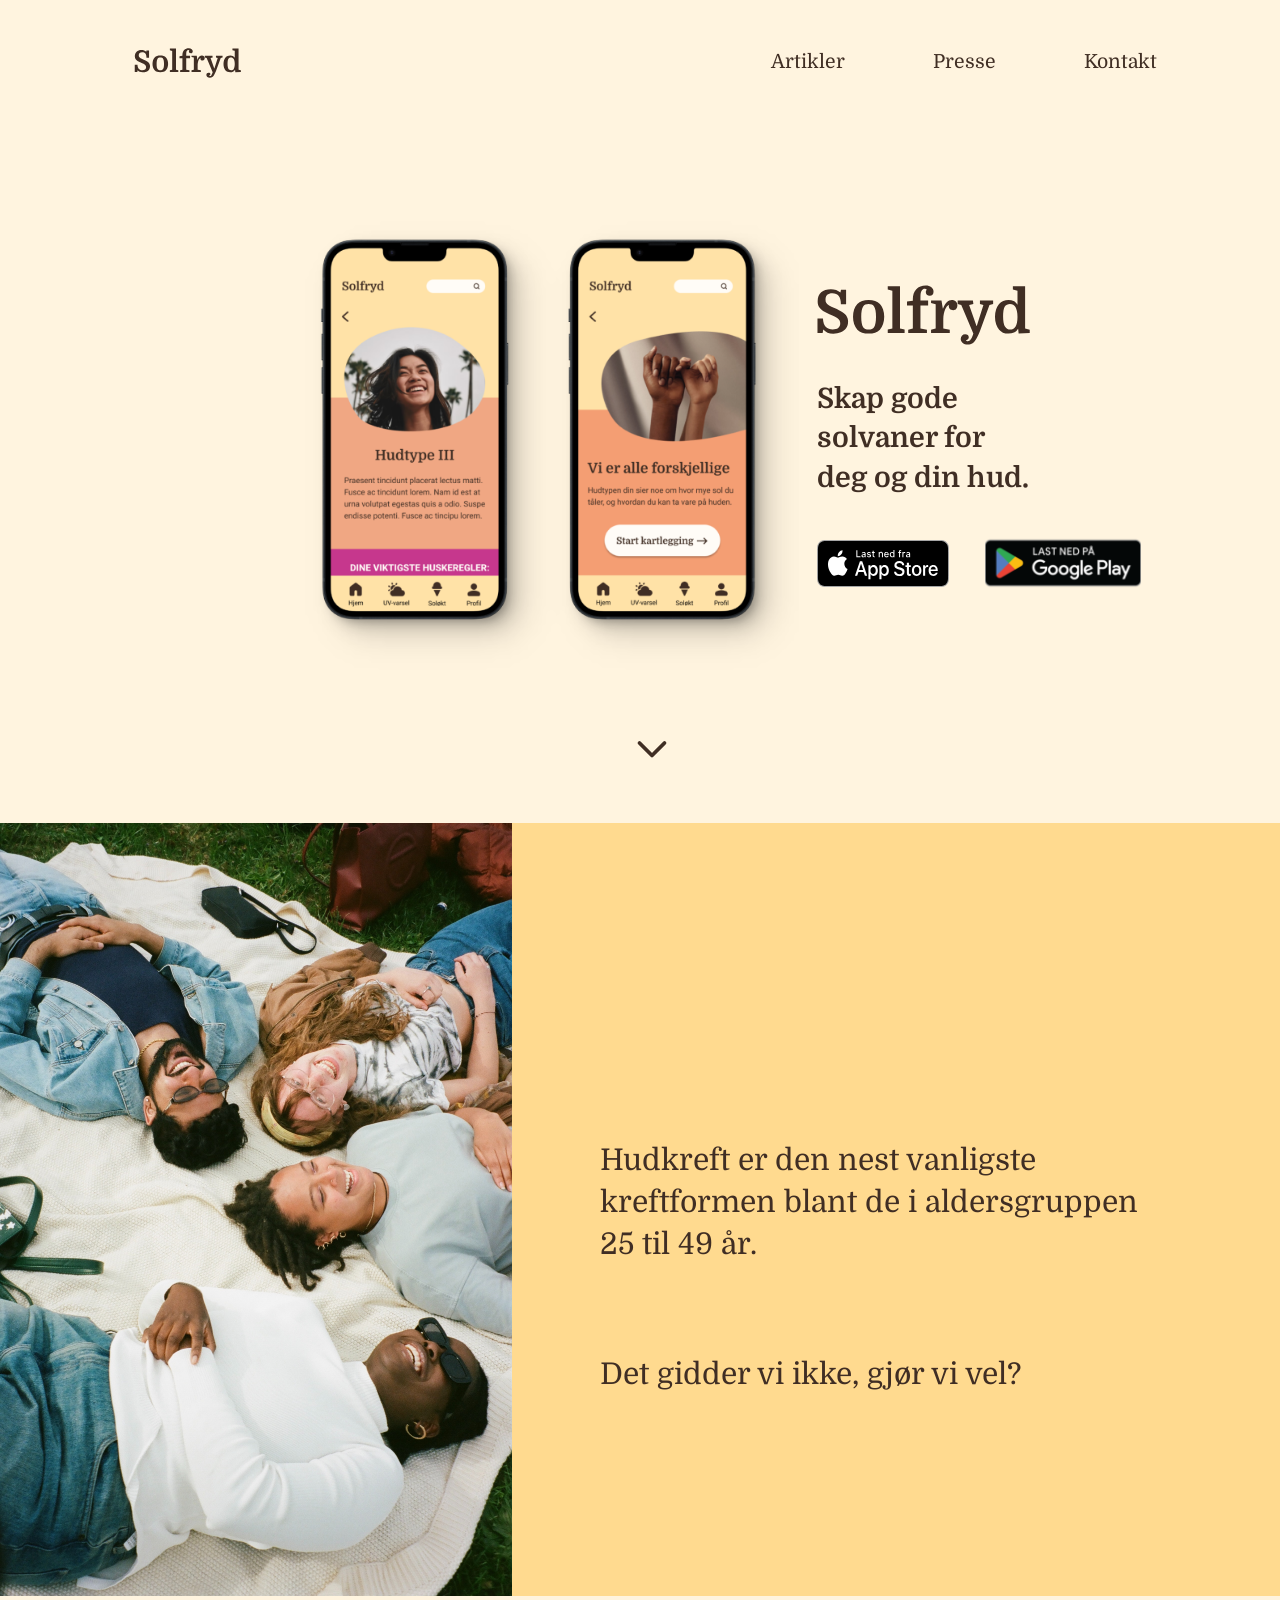
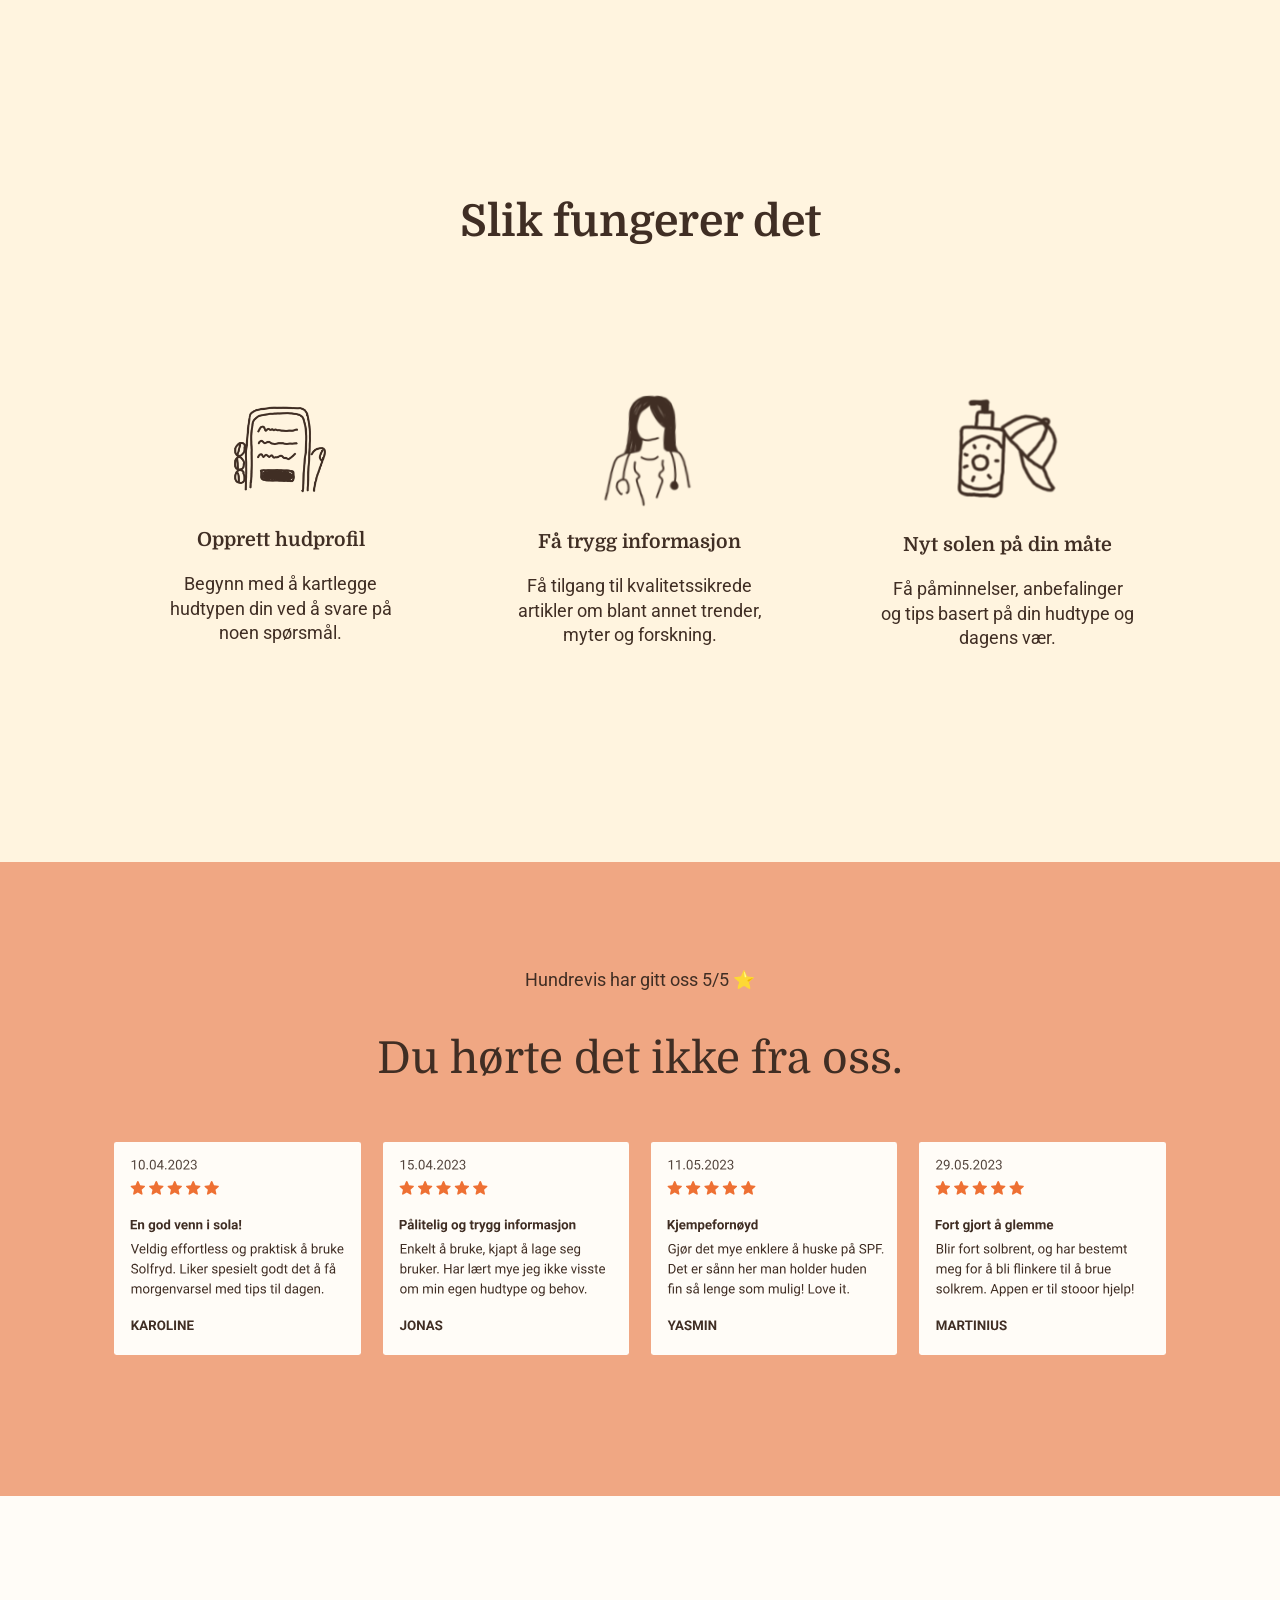
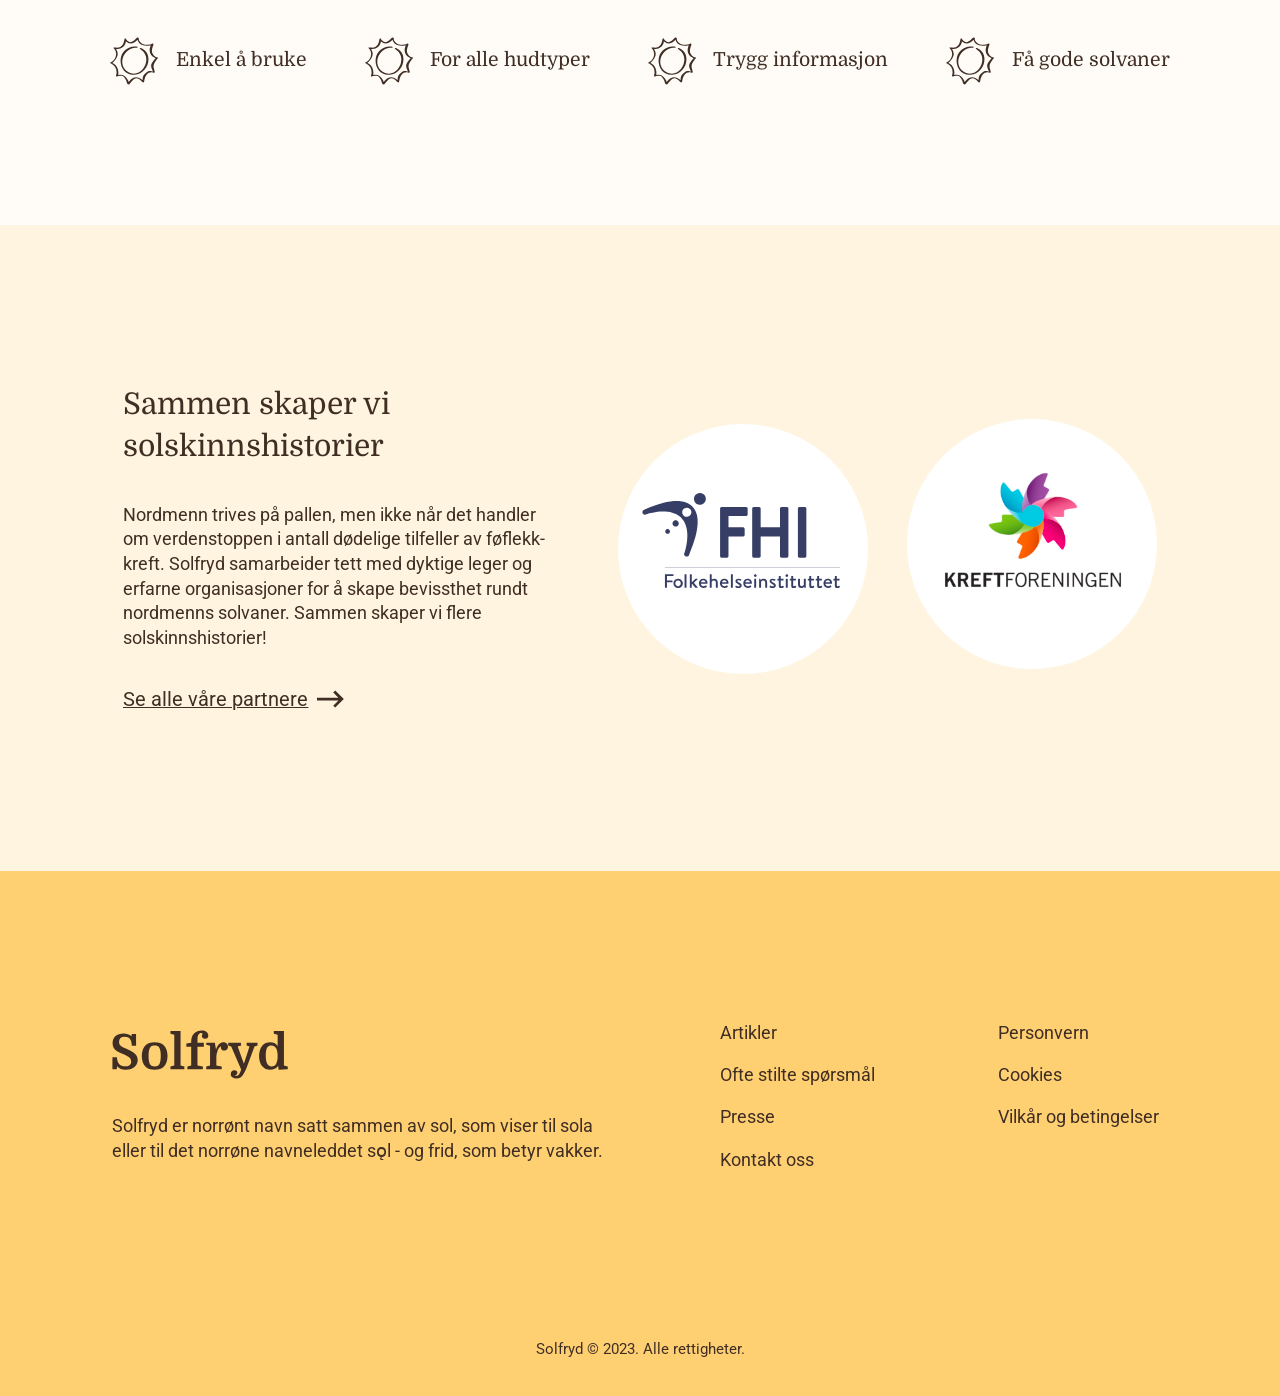
==== commit 4638ac5e: "fixing resize issues" ====
--- a/FID1200_solfryd/index.html
+++ b/FID1200_solfryd/index.html
@@ -23,7 +23,7 @@
     </header>
 
 
-    <!-- MAIN --
+    <!-- MAIN -->
     <main>
         <section class="hero">
             <div class="download-intro">
@@ -33,7 +33,7 @@
                 <h1 class="download-intro-headline" tabindex="8">Skap gode solvaner for deg og din hud.</h1>
                 <section class="download-badges">
                    <a href="https://www.apple.com/app-store/" target="_blank" tabindex="9" aria-label="Last ned appen fra Apple Store">
-                        <img src="./assets/other/applestore_badge.svg" aria-hidden="true" alt="">
+                        <img class="apple-badge" src="./assets/other/applestore_badge.svg" aria-hidden="true" alt="">
                     </a>
                     <a href="https://play.google.com/store/apps" target="_blank" tabindex="10" aria-label="Last ned appen fra Google Play">
                         <img src="./assets/other/googleplay_badge.svg" aria-hidden="true" alt="">
@@ -49,7 +49,7 @@
             <img class="friends-in-park" src="./assets/pictures/friends_in_park.jpg" tabindex="11" alt="Fire unge voksne ligger på gresset i en park og har en morsom samtale.">
             <article class="the-problem-text">
                 <h2 class="the-problem-text-1" tabindex="13">Hudkreft er den nest vanligste kreftformen blant de i aldersgruppen 25 til 49 år.</h2>
-                <h2 class="the-problem-text-2" tabindex="14">Det ønsker vi å gjøre noe med.</h2>
+                <h2 class="the-problem-text-2" tabindex="14">Det gidder vi ikke, gjør vi vel?</h2>
             </article>
         </section>
 
--- a/FID1200_solfryd/css/style.css
+++ b/FID1200_solfryd/css/style.css
@@ -22,21 +22,22 @@
 
 h1 {
     font-family: 'Domine', sans-serif;
-    font-size: 3.33rem;
+    font-size: 2.5rem;
     line-height: 140%;
     color: #402E24;   
 }
 
-h2 {
+h2, .the-problem-text {
     font-family: 'Domine', sans-serif;
-    font-size: 2rem;
+    font-size: 1.7rem;
+    font-weight: 400;
     line-height: 140%;
     color: #402E24;   
 }
 
 h3, .header, .sales-points {
     font-family: 'Domine', sans-serif;
-    font-size: 1.33rem;
+    font-size: 1.1rem;
     line-height: 140%;
     color: #402E24;   
 }
@@ -51,7 +52,7 @@
 
 .p1, .navigation-elments, .gdpr-elments, .review-small-text-p2, .p-credibility, .user-step-text {
     font-family: 'Roboto', sans-serif;
-    font-size: 1.11rem;
+    font-size: 1rem;
     line-height: 140%;
     color: #402E24;   
 }
@@ -85,6 +86,7 @@
 
 header nav {
     display: none;
+    font-size: 1.1rem;
 }
 
 header nav ul li:hover {
@@ -115,6 +117,7 @@
 
 .duo-frames-picture {
     display: none;
+    width: 500px;
 }
 
 .download-intro-right {
@@ -138,6 +141,10 @@
     align-items: center;
     width: 10rem;
     gap: 1rem;
+}
+
+.download-badges .apple-badge {
+   height: 47px;
 }
 
 .arrow-down {
@@ -175,12 +182,11 @@
     display: none;
 }
 
-.how-app-works h2, h1 {
+.how-app-works h2 {
     display: flex;
     flex-direction: column;
     flex-wrap: nowrap;
     text-align: center;
-    padding-top: 5rem;
 }
 
 .user-step {
@@ -189,7 +195,7 @@
     flex-wrap: wrap;
     justify-content: center;
     align-items: center;
-    padding: 2.5rem 2rem 2rem 2rem;
+    padding: 2.5rem 1rem 2rem 2rem;
     gap: 1rem;
     text-align: center;
     margin: 0 auto;
@@ -227,6 +233,10 @@
 
 .user-reviews .review-intro-text .review-headline-h1, .review-small-text-p2 {
     display: none;
+}
+
+.review-headline-h1 {
+    font-size: 2.5rem;
 }
 
 
@@ -300,7 +310,7 @@
     flex-wrap: nowrap;
     justify-content: center;
     align-items: center;
-    padding: 5rem 0 3rem 0;
+    padding: 6rem 3rem 7rem 3rem;
 }
 
 footer .logo-solfryd-big, .p1 {
@@ -367,7 +377,7 @@
         display: flex;
         flex-direction: row;
         justify-content:baseline ;
-        padding: 10rem 15rem;
+        padding: 5rem 17rem;
         max-width: 1440px;
         margin: 0 auto;
     }
@@ -377,7 +387,7 @@
     }
 
     .download-intro-headline {
-        max-width: 350px;
+        max-width: 300px;
         text-align: start;
     }
 
@@ -390,7 +400,7 @@
         flex-direction: row;
         justify-content: flex-start;
         align-items: center;
-        gap: 1rem;
+        gap: 2rem;
     }
 
     .download-intro-right {
@@ -417,7 +427,7 @@
     .the-problem .the-problem-text {
         display: flex;
         flex-direction: column;
-        padding: 20rem 10rem 10rem 7rem;
+        padding: 18rem 7rem 10rem 5rem;
         gap: 5rem;
     }
 
@@ -430,7 +440,7 @@
         flex-direction: row;
         justify-items: center;
         align-items: center;
-        padding: 2rem 10% 0 10%;
+        padding: 5rem 10% 0 10%;
         gap: 3rem;
     }
 
@@ -441,7 +451,7 @@
 
     .how-app-works {
         margin: auto;
-        padding: 65rem 0 10rem 0;
+        padding: 55rem 0 10rem 0;
     }
 
     .how-app-works h2 {
@@ -449,7 +459,9 @@
     }
     
     .how-app-works h1 {
-        display: block;
+        display: flex;
+        justify-content: center;
+        align-items: center;
     }
 
     /* user reviews */
@@ -465,14 +477,20 @@
         display: none;
     }
 
+
     .user-reviews .user-review-boxes {
         display: flex;
         flex-direction: row;
-        padding: 3rem 5rem;
+        padding: 1rem 5rem;
         justify-content: center;
+        align-items: center;
         gap: 1.25rem;
     }
 
+
+    .user-review-1, .user-review-2, .user-review-3, .user-review-4 {
+        max-width: 14rem;
+    }
 
 
     /* sales points */
@@ -490,9 +508,9 @@
     .credibility {
         display: flex;
         flex-direction: row;
-        padding: 10rem;
+        padding: 9rem 7rem;
         align-items: center;
-        gap: 10rem;
+        gap: 3rem;
     }
 
     .credibility .partner-logos-small {
@@ -512,7 +530,7 @@
     .credibility .credibility-text .h2-credibility, .p-credibility{
         display: flex;
         flex-direction: column;
-        max-width: 38rem;
+        max-width: 32rem;
     }
 
 
@@ -521,7 +539,7 @@
     footer .footer-menu {
         display: flex;
         flex-direction: row;
-        gap: 8rem;
+        gap: 6rem;
     }
 
     footer .footer-menu .solfryd-funfact .logo-solfryd-big, .p1 {
@@ -529,7 +547,7 @@
     }
 
     .logo-solfryd-big {
-        width: 12rem;
+        width: 10rem;
     } 
 
     footer .navigation-elments nav ul li, .gdpr-elments nav ul li {
@@ -546,7 +564,7 @@
         display: flex;
         flex-direction: column; 
         gap: 2rem;
-        max-width: 32rem;
+        max-width: 28rem;
     } 
 
     .logo-solfryd-small {
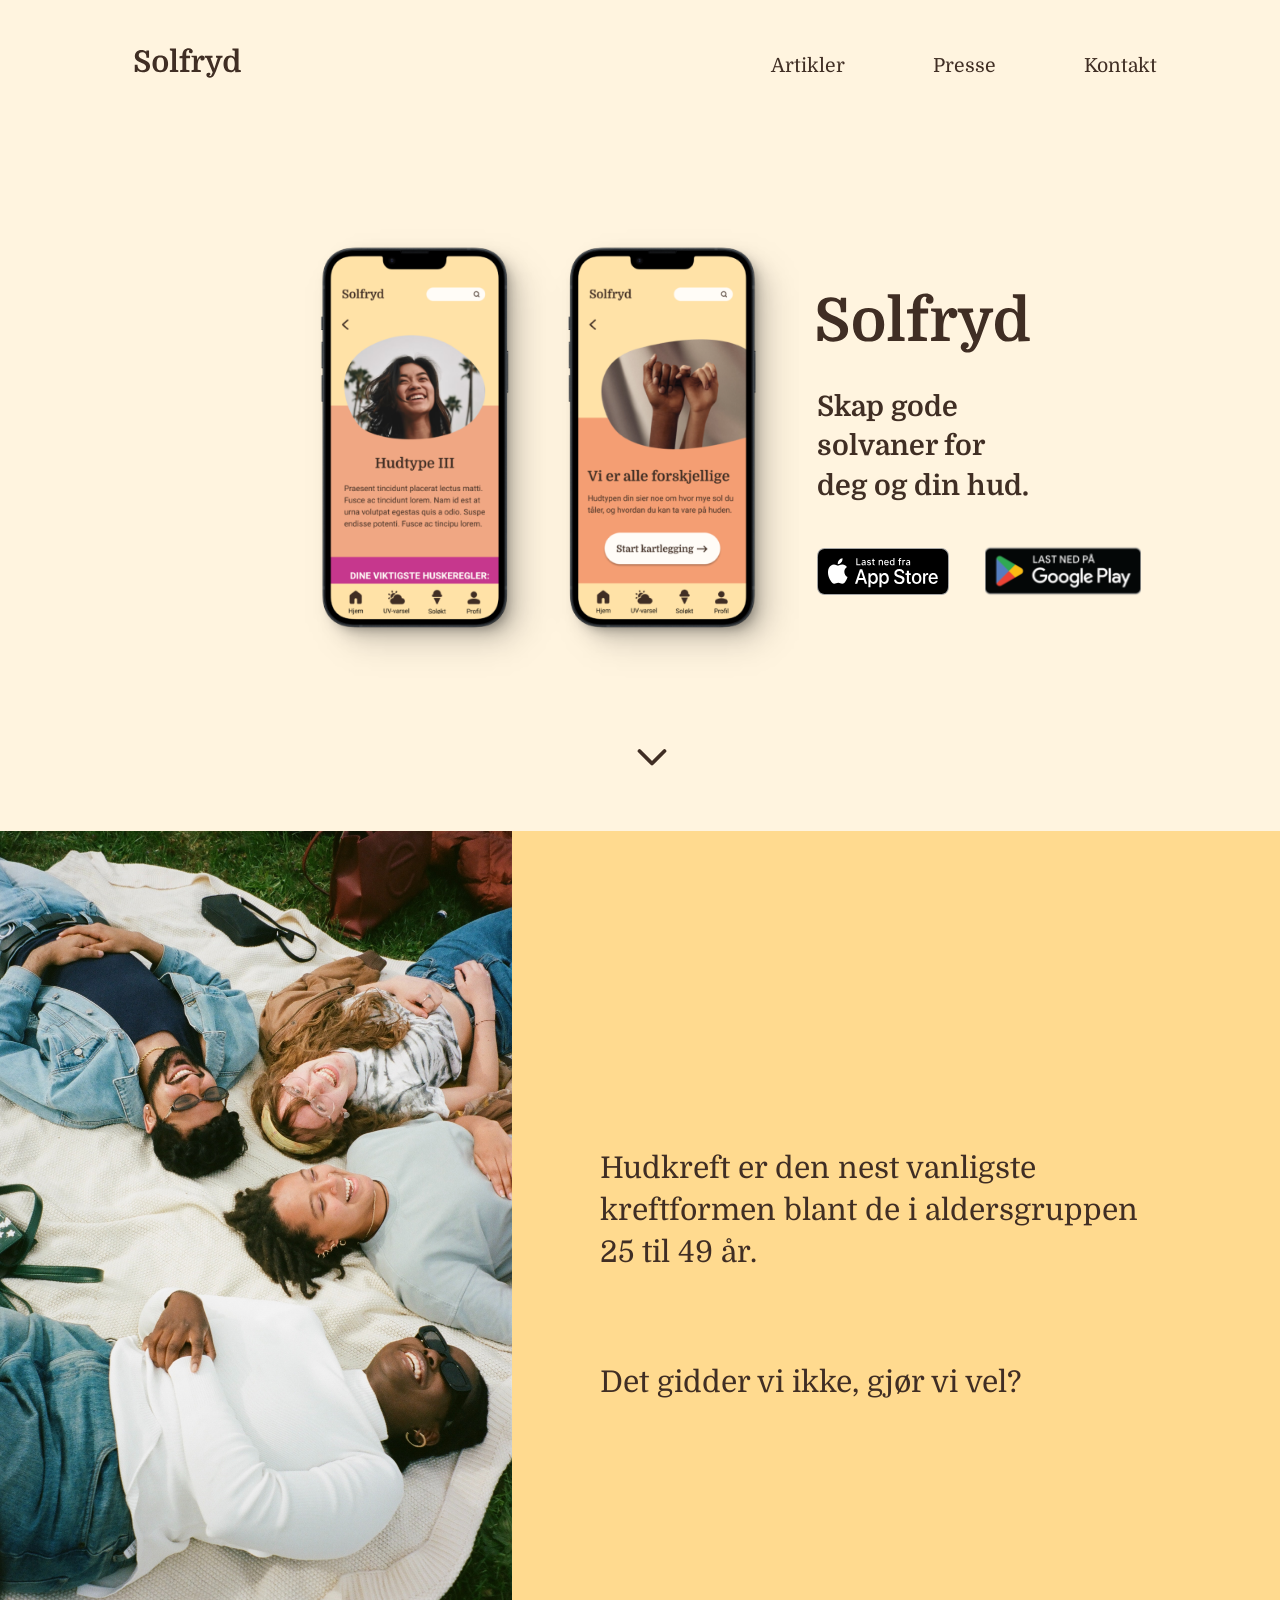
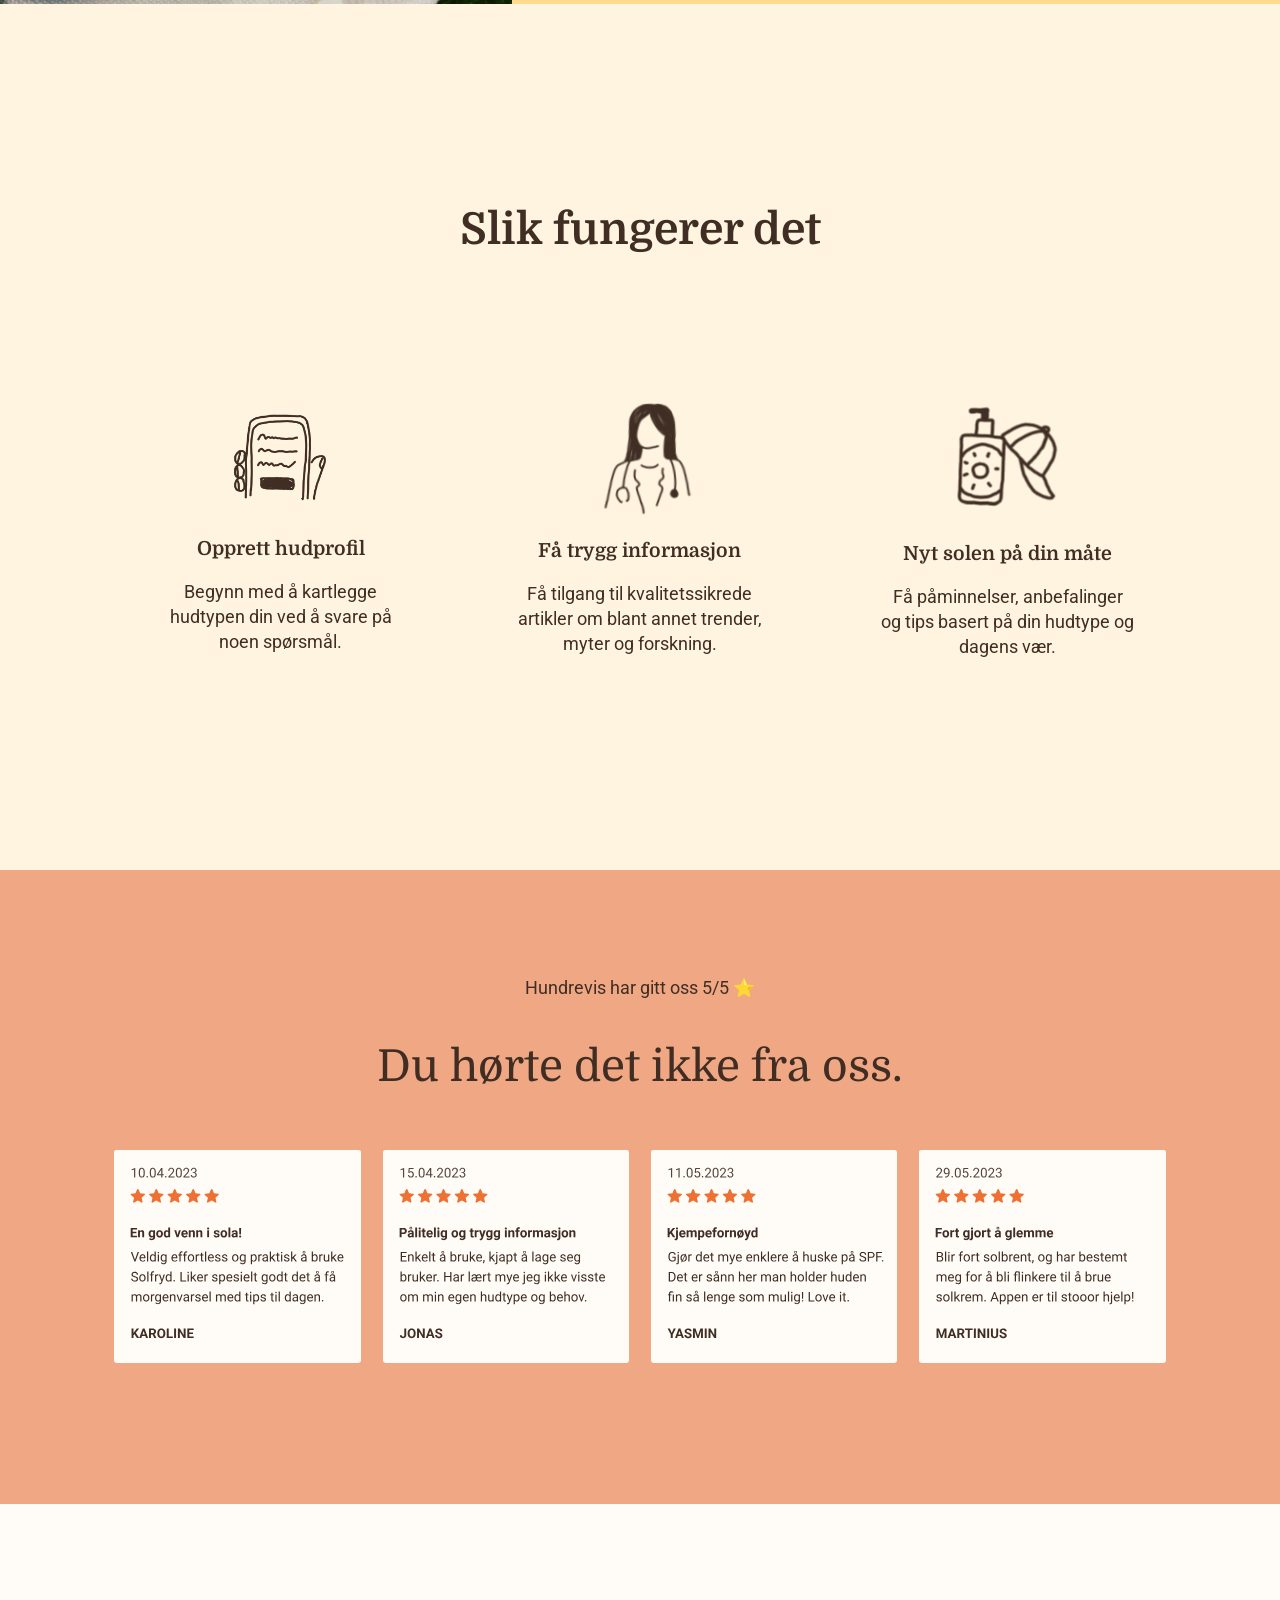
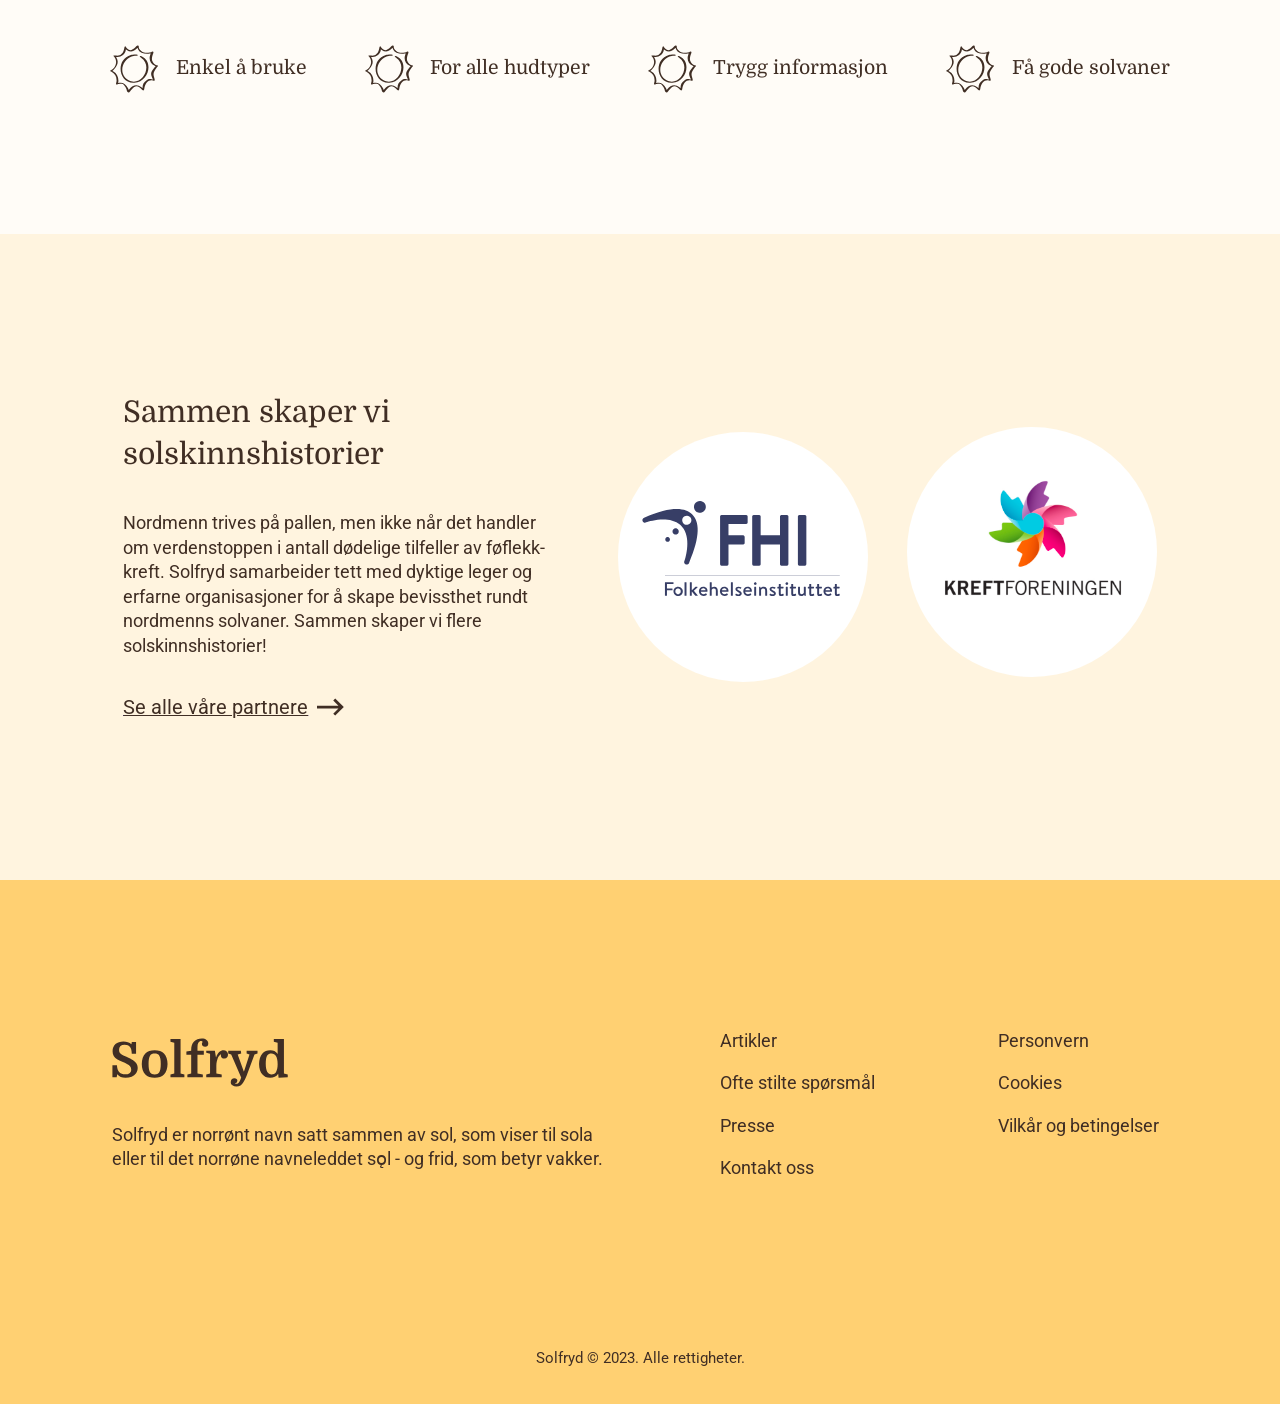
==== commit 173de032: "fixing tab navigation issues" ====
--- a/FID1200_solfryd/index.html
+++ b/FID1200_solfryd/index.html
@@ -11,13 +11,15 @@
 <body>
     <!-- HEADER -->
     <header class="header">
-        <img src="./assets/logos/logo_solfryd_small.svg" alt="Startside" tabindex="1">
-        <img class="icon-hamburger" src="./assets/icons/icon_hamburger.svg" alt="Meny" tabindex="2">
+        <a href="/">
+            <img src="./assets/logos/logo_solfryd_small.svg" alt="Startside">
+        </a>
+        <img class="icon-hamburger" src="./assets/icons/icon_hamburger.svg" alt="Meny">
         <nav>
             <ul>
-                <li class="top-menu" >Artikler</li> 
-                <li class="top-menu" >Presse</li>
-                <li class="top-menu" >Kontakt</li>
+                <li class="top-menu"><a href="#">Artikler</a></li> 
+                <li class="top-menu"><a href="#">Presse</a></li>
+                <li class="top-menu"><a href="#">Kontakt</a></li>
             </ul>
         </nav>
     </header>
@@ -27,50 +29,50 @@
     <main>
         <section class="hero">
             <div class="download-intro">
-            <img class="duo-frames-picture" src="./assets/other/app_frames_duo.png" tabindex="6" alt="Skjermbilder fra appen som viser ... (insert når valgte bilder)">
+            <img class="duo-frames-picture" src="./assets/other/app_frames_duo.png" alt="Skjermbilder fra appen som viser ... (insert når valgte bilder)">
             <section class="download-intro-right">
-                <img class="solfryd-logo-big" src="./assets/logos/logo_solfryd_big.svg" tabindex="7" alt="Logoen til Solfryd">
-                <h1 class="download-intro-headline" tabindex="8">Skap gode solvaner for deg og din hud.</h1>
+                <img class="solfryd-logo-big" src="./assets/logos/logo_solfryd_big.svg" alt="Logoen til Solfryd">
+                <h1 class="download-intro-headline">Skap gode solvaner for deg og din hud.</h1>
                 <section class="download-badges">
-                   <a href="https://www.apple.com/app-store/" target="_blank" tabindex="9" aria-label="Last ned appen fra Apple Store">
+                   <a href="https://www.apple.com/app-store/" target="_blank" aria-label="Last ned appen fra Apple Store">
                         <img class="apple-badge" src="./assets/other/applestore_badge.svg" aria-hidden="true" alt="">
                     </a>
-                    <a href="https://play.google.com/store/apps" target="_blank" tabindex="10" aria-label="Last ned appen fra Google Play">
+                    <a href="https://play.google.com/store/apps" target="_blank" aria-label="Last ned appen fra Google Play">
                         <img src="./assets/other/googleplay_badge.svg" aria-hidden="true" alt="">
                     </a>
                 </section>
             </section>
             </div>
-            <a href="#main-content" class="arrow-down" tabindex="11" aria-label="Scroll ned til hovedinnhold"><img src="./assets/icons/arrow_down.svg" aria-hidden="true"></a>
+            <a href="#main-content" class="arrow-down" aria-label="Scroll ned til hovedinnhold"><img src="./assets/icons/arrow_down.svg" aria-hidden="true"></a>
         </section>
         
    
         <section class="the-problem" id="main-content">
-            <img class="friends-in-park" src="./assets/pictures/friends_in_park.jpg" tabindex="11" alt="Fire unge voksne ligger på gresset i en park og har en morsom samtale.">
+            <img class="friends-in-park" src="./assets/pictures/friends_in_park.jpg" alt="Fire unge voksne ligger på gresset i en park og har en morsom samtale.">
             <article class="the-problem-text">
-                <h2 class="the-problem-text-1" tabindex="13">Hudkreft er den nest vanligste kreftformen blant de i aldersgruppen 25 til 49 år.</h2>
-                <h2 class="the-problem-text-2" tabindex="14">Det gidder vi ikke, gjør vi vel?</h2>
+                <h2 class="the-problem-text-1">Hudkreft er den nest vanligste kreftformen blant de i aldersgruppen 25 til 49 år.</h2>
+                <h2 class="the-problem-text-2">Det gidder vi ikke, gjør vi vel?</h2>
             </article>
         </section>
 
         <section class="how-app-works" >
-            <h1 tabindex="15">Slik fungerer det</h1>
-            <h2 tabindex="16">Slik fungerer det</h2>
+            <h1>Slik fungerer det</h1>
+            <h2>Slik fungerer det</h2>
             <section class="user-steps">
                 <article class="user-step">
                     <img class="sketch" src="./assets/other/sketch_mobile.svg" alt=""> 
-                    <h3 class="user-step-heading" tabindex="17">Opprett hudprofil</h3>
-                    <p class="user-step-text" tabindex="18">Begynn med å kartlegge hudtypen din ved å svare på noen spørsmål.</p>
+                    <h3 class="user-step-heading">Opprett hudprofil</h3>
+                    <p class="user-step-text">Begynn med å kartlegge hudtypen din ved å svare på noen spørsmål.</p>
                 </article>
                 <article class="user-step">
                     <img class="sketch" src="./assets/other/sketch_doctor.svg" alt=""> 
-                    <h3 class="user-step-heading" tabindex="19">Få trygg informasjon</h3>
-                    <p class="user-step-text" tabindex="20">Få tilgang til kvalitetssikrede artikler om blant annet trender, myter og forskning.</p>
+                    <h3 class="user-step-heading">Få trygg informasjon</h3>
+                    <p class="user-step-text">Få tilgang til kvalitetssikrede artikler om blant annet trender, myter og forskning.</p>
                 </article>
                 <article class="user-step">
                     <img class="sketch" src="./assets/other/sketch_sunny_things.svg" alt="">
-                    <h3 class="user-step-heading" tabindex="21">Nyt solen på din måte</h3>
-                    <p class="user-step-text" tabindex="22">Få påminnelser, anbefalinger og tips basert på din hudtype og dagens vær.</p>
+                    <h3 class="user-step-heading">Nyt solen på din måte</h3>
+                    <p class="user-step-text">Få påminnelser, anbefalinger og tips basert på din hudtype og dagens vær.</p>
                 </article>
             </section>
         </section>
@@ -78,22 +80,22 @@
 
         <section class="user-reviews">
             <article class="review-intro-text">
-                <p class="review-small-text-p2" tabindex="23">Hundrevis har gitt oss 5/5 ⭐️</p>
-                <h2 class="review-headline-h1" tabindex="24">Du hørte det ikke fra oss.</h2>
-                <h2 class="review-headline-h2" tabindex="25">Ryktet går. Du hørte det ikke fra oss.</h2>
+                <p class="review-small-text-p2">Hundrevis har gitt oss 5/5 ⭐️</p>
+                <h2 class="review-headline-h1">Du hørte det ikke fra oss.</h2>
+                <h2 class="review-headline-h2">Ryktet går. Du hørte det ikke fra oss.</h2>
             </article>
             <article class="user-review-boxes">      
                 <!-- Har for enkelthets skyld brukt bilder av brukeranmeldelser istedenfor å kode de: -->
-                <img class="user-review-1" src="assets/other/user_review_1.svg" tabindex="26"
+                <img class="user-review-1" src="assets/other/user_review_1.svg"
                     alt="Brukeranmeldelse av Karoline den 10. april 2023, rangert til 5 av 5 stjerner. Karoline skriver: En god venn i sola. 
                     Veldig effortless og praktisk å bruke Solfryd. Liker spesielt godt det å få morgenvarsel med tips til dagen."> 
-                <img class="user-review-2" src="assets/other/user_review_2.svg" tabindex="27"
+                <img class="user-review-2" src="assets/other/user_review_2.svg"
                     alt="Brukeranmeldelse av Jonas den 15. april 2023, rangert til 5 av 5 stjerner. Jonas skriver: Pålitelig og trygg informasjon.
                     Enkelt å bruke, kjapt å lage seg bruker. Har lært mye jeg ikke visste om min egen hudtype og behov."> 
-                <img class="user-review-3" src="assets/other/user_review_3.svg" tabindex="28"
+                <img class="user-review-3" src="assets/other/user_review_3.svg"
                     alt="Brukeranmeldelse av Yasmin den 11. mai 2023, rangert til 5 av 5 stjerner. Yasmin skriver: Kjempefornøyd. 
                     Gjør det enklere å huske på SPF. Det er sånn her man holder huden fin så lenge som mulig! Love it."> 
-                <img class="user-review-4" src="assets/other/user_review_4.svg" tabindex="29"
+                <img class="user-review-4" src="assets/other/user_review_4.svg"
                     alt="Brukeranmeldelse av Martinius den 29. mai 2023, rangert til 5 av 5 stjerner. Martinius skriver: Fort gjort å glemme. 
                     Blir fort solbrent, og har bestemt meg for å bli flinkere til å bruke solkrem. Appen er til stooor hjelp!"> 
             </article>
@@ -102,32 +104,32 @@
         <section class="sales-points">
             <nav>
                 <ul>
-                    <li class="sale-point" tabindex="30"><img src="./assets/other/sketch_sun.svg" aria-hidden="true" alt="">Enkel å bruke</li> 
-                    <li class="sale-point" tabindex="31"><img src="./assets/other/sketch_sun.svg" aria-hidden="true" alt="">For alle hudtyper</li> 
-                    <li class="sale-point" tabindex="32"><img src="./assets/other/sketch_sun.svg" aria-hidden="true" alt="">Trygg informasjon</li> 
-                    <li class="sale-point" tabindex="33"><img src="./assets/other/sketch_sun.svg" aria-hidden="true" alt="">Få gode solvaner</li> 
+                    <li class="sale-point"><img src="./assets/other/sketch_sun.svg" aria-hidden="true" alt="">Enkel å bruke</li> 
+                    <li class="sale-point"><img src="./assets/other/sketch_sun.svg" aria-hidden="true" alt="">For alle hudtyper</li> 
+                    <li class="sale-point"><img src="./assets/other/sketch_sun.svg" aria-hidden="true" alt="">Trygg informasjon</li> 
+                    <li class="sale-point"><img src="./assets/other/sketch_sun.svg" aria-hidden="true" alt="">Få gode solvaner</li> 
                 </ul>
             </nav>
         </section>
         
         <section class="credibility">
             <article class="credibility-text">
-                <h2 class="h2-credibility" tabindex="34">Sammen skaper vi solskinnshistorier</h2>
-                <p class="p-credibility" tabindex="35">Nordmenn trives på pallen, men ikke når det handler om verdenstoppen i antall dødelige tilfeller av føflekk-kreft. Solfryd 
+                <h2 class="h2-credibility">Sammen skaper vi solskinnshistorier</h2>
+                <p class="p-credibility">Nordmenn trives på pallen, men ikke når det handler om verdenstoppen i antall dødelige tilfeller av føflekk-kreft. Solfryd 
                 samarbeider tett med dyktige leger og erfarne organisasjoner for å skape bevissthet rundt nordmenns solvaner. Sammen skaper vi flere solskinnshistorier!</p>
                 <article class="partner-link">
-                    <a href="#"><p class="link" target="_blank" tabindex="40">Se alle våre partnere</p></a>
+                    <a href="#"><p class="link" target="_blank">Se alle våre partnere</p></a>
                     <img src="./assets/icons/arrow_long_forward.svg" aria-hidden="true" alt="">
                </article>
             </article>
             <article class="partner-logos-small">
-                <img class="logo-fhi-small" src="./assets/logos/logo_fhi_small.svg" tabindex="36" alt="Logo til Folkehelseinstituttet">
-                <img class="logo-kreftforeningen-small" src="./assets/logos/logo_kreftforeningen_small.svg" tabindex="37" alt="Logo til Kreftforeningen">
+                <img class="logo-fhi-small" src="./assets/logos/logo_fhi_small.svg" alt="Logo til Folkehelseinstituttet">
+                <img class="logo-kreftforeningen-small" src="./assets/logos/logo_kreftforeningen_small.svg" alt="Logo til Kreftforeningen">
             </article>
  
             <article class="partner-logos-big">
-                <img class="logo-fhi-big" src="./assets/logos/logo_fhi_big.svg" tabindex="38" alt="Logo til Folkehelseinstituttet">
-                <img class="logo-kreftforeningen-big" src="./assets/logos/logo_kreftforeningen_big.svg" tabindex="39" alt="Logo til Kreftforeningen">
+                <img class="logo-fhi-big" src="./assets/logos/logo_fhi_big.svg" alt="Logo til Folkehelseinstituttet">
+                <img class="logo-kreftforeningen-big" src="./assets/logos/logo_kreftforeningen_big.svg" alt="Logo til Kreftforeningen">
             </article>
         </section>
     </main>
@@ -137,18 +139,18 @@
     <footer>
         <section class="footer-menu">
             <section class="solfryd-funfact">
-                <img class="logo-solfryd-big" src="./assets/logos/logo_solfryd_big.svg" tabindex="41" alt="Logo til Solfryd">
-                <img class="logo-solfryd-small" src="./assets/logos/logo_solfryd_small.svg" tabindex="42" alt="Logo til Solfryd">
-                <p class="p1" tabindex="43">Solfryd er norrønt navn satt sammen av sol, som viser til sola eller til det norrøne navneleddet sǫl - og frid, som betyr vakker.</p>
+                <img class="logo-solfryd-big" src="./assets/logos/logo_solfryd_big.svg" alt="Logo til Solfryd">
+                <img class="logo-solfryd-small" src="./assets/logos/logo_solfryd_small.svg" alt="Logo til Solfryd">
+                <p class="p1">Solfryd er norrønt navn satt sammen av sol, som viser til sola eller til det norrøne navneleddet sǫl - og frid, som betyr vakker.</p>
             </section>
 
             <section class="navigation-elments">
                 <nav>
                     <ul>
-                        <li class="footer-menu" tabindex="44">Artikler</li>
-                        <li class="footer-menu" tabindex="45">Ofte stilte spørsmål</li>
-                        <li class="footer-menu" tabindex="46">Presse</li>
-                        <li class="footer-menu" tabindex="47">Kontakt oss</li>
+                        <li class="footer-menu"><a href="#">Artikler</a></li>
+                        <li class="footer-menu"><a href="#">Ofte stilte spørsmål</a></li>
+                        <li class="footer-menu"><a href="#">Presse</a></li>
+                        <li class="footer-menu"><a href="#">Kontakt oss</a></li>
                     </ul>
                 </nav>
             </section>
@@ -156,15 +158,15 @@
             <section class="gdpr-elments">
                 <nav>
                     <ul>
-                        <li class="footer-menu" tabindex="48">Personvern</li>
-                        <li class="footer-menu" tabindex="49">Cookies</li>
-                        <li class="footer-menu" tabindex="50">Vilkår og betingelser</li>
+                        <li class="footer-menu"><a href="#">Personvern</a></li>
+                        <li class="footer-menu"><a href="#">Cookies</a></li>
+                        <li class="footer-menu"><a href="#">Vilkår og betingelser</a></li>
                     </ul>
                 </nav>
             </section>
         </section>
         <article class="copyright">
-            <p tabindex="51">Solfryd © 2023. Alle rettigheter.</p>
+            <p>Solfryd © 2023. Alle rettigheter.</p>
         </article>
     </footer>
 </body>
--- a/FID1200_solfryd/css/style.css
+++ b/FID1200_solfryd/css/style.css
@@ -95,6 +95,17 @@
     transition: color 1s;
 }
 
+header nav ul li a:hover {
+    text-decoration: none;
+    color:#402E24;
+}
+
+header nav ul li a {
+    text-decoration: none;
+    color:#402E24;
+}
+
+
 .hero {
     background-color: #FFDA8F; 
 }
@@ -324,8 +335,16 @@
     padding: 2rem 0;
 }
 
-footer .navigation-elments nav ul li:hover, .gdpr-elments nav ul li:hover {
+
+footer .navigation-elments nav ul li a, .gdpr-elments nav ul li a {
+    text-decoration: none;
+    color:#402E24;
+}
+
+
+footer .navigation-elments nav ul li a:hover, .gdpr-elments nav ul li a:hover {
     text-decoration: underline;
+    color:#402E24;
 }
 
 
@@ -338,7 +357,6 @@
     text-align: center;
     padding: 0 0 2rem 0;
 }
-
 
 
 
